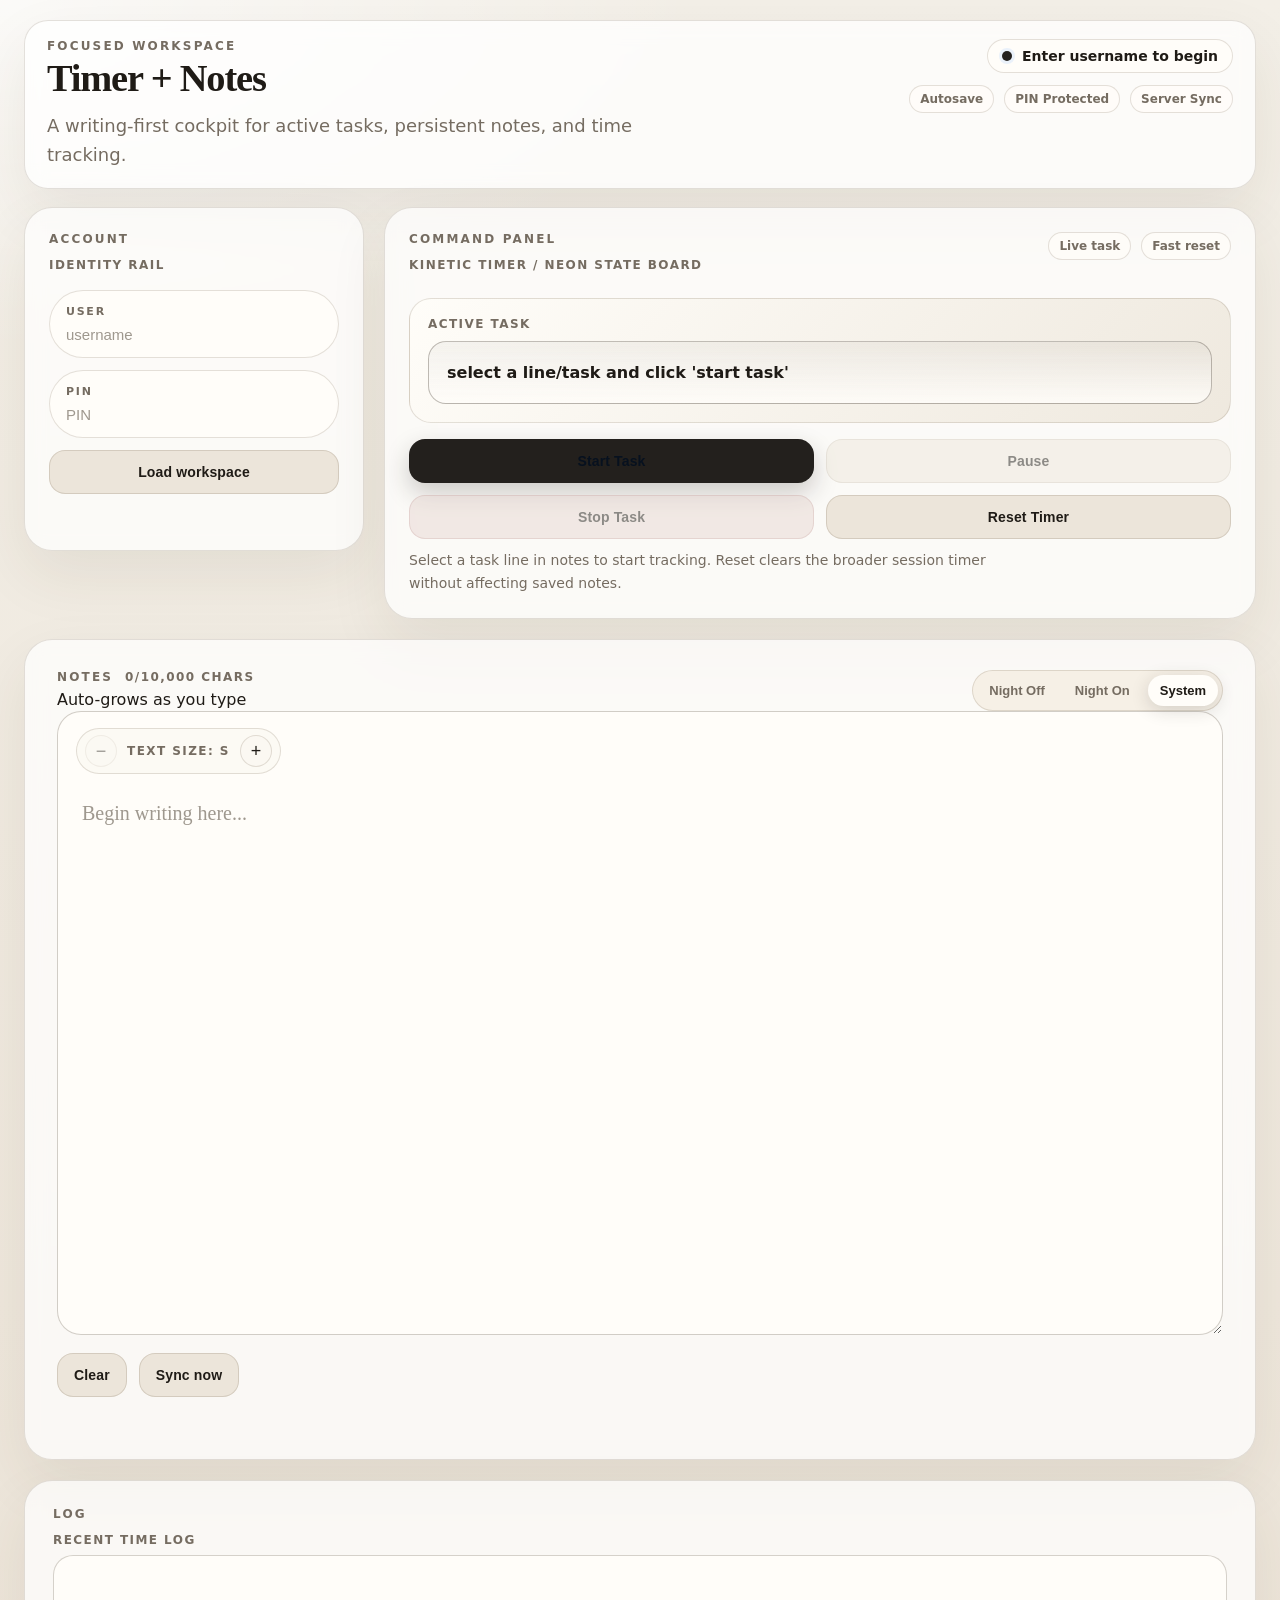
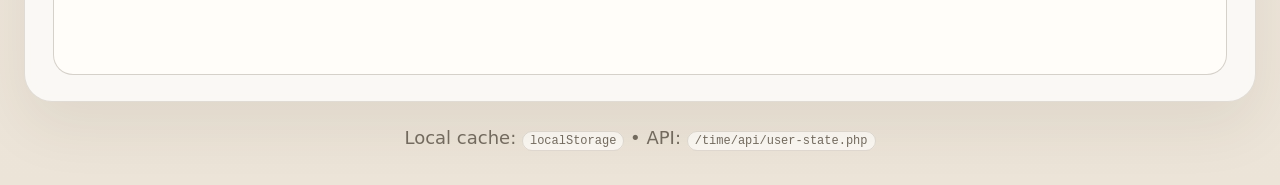
==== index.html @ 0aa61034 "Create neon dashboard night mode layout" ====
<!doctype html>
<html lang="en">
<head>
  <meta charset="utf-8" />
  <meta name="viewport" content="width=device-width,initial-scale=1" />
  <title>Timer + Notes</title>
  <link rel="stylesheet" href="styles.css" />
</head>
<body>
  <main class="container">
    <header class="header panel panelHero compactHeader">
      <div class="heroCopy compactHeroCopy">
        <p class="eyebrow">Focused workspace</p>
        <h1>Timer + Notes</h1>
        <p class="subtle heroSubtle">A writing-first cockpit for active tasks, persistent notes, and time tracking.</p>
      </div>

      <div class="headerMeta compactHeaderMeta">
        <div class="status" id="statusPill" title="Local + sync status">
          <span class="dot" id="statusDot"></span>
          <span id="statusText">Ready</span>
        </div>
        <div class="statusChips" aria-hidden="true">
          <span class="chip">Autosave</span>
          <span class="chip">PIN Protected</span>
          <span class="chip">Server Sync</span>
        </div>
      </div>
    </header>

    <section class="workspace">
      <div class="dashboardRow">
        <section class="panel accountPanel" aria-labelledby="accountHeading">
          <div class="panelHeaderStack">
            <p class="eyebrow" id="accountHeading">Account</p>
            <div class="label panelKicker">Identity rail</div>
          </div>

          <div class="accountStack">
            <label class="pillField" for="username">
              <span class="pillLabel">User</span>
              <input id="username" class="input pillInput" type="text" placeholder="username" autocomplete="off" />
            </label>

            <label class="pillField" for="pin">
              <span class="pillLabel">PIN</span>
              <input id="pin" class="input pillInput" type="password" placeholder="PIN" autocomplete="off" />
            </label>

            <button id="loadUserBtn" class="btn secondary userLoadBtn" type="button">Load workspace</button>
          </div>

          <p class="help subtle2 authMessage" id="authMsg"></p>
        </section>

        <section class="panel commandPanel" id="commandPanel">
          <div class="commandHeader">
            <div>
              <p class="eyebrow">Command panel</p>
              <div class="label panelKicker">Kinetic timer / neon state board</div>
            </div>

            <div class="commandBadges" aria-hidden="true">
              <span class="commandBadge">Live task</span>
              <span class="commandBadge">Fast reset</span>
            </div>
          </div>

          <div class="taskSignalBand">
            <div class="taskSignalLabel">Active task</div>
            <p class="taskSignalText highlightedStatus" id="taskStatus">select a line/task and click 'start task'</p>
          </div>

          <div class="taskActions commandActions">
            <button id="startLapBtn" class="btn" type="button">Start Task</button>
            <button id="pauseLapBtn" class="btn secondary" type="button" disabled>Pause</button>
            <button id="stopLapBtn" class="btn danger" type="button" disabled>Stop Task</button>
            <button id="timerResetBtn" class="btn secondary" type="button">Reset Timer</button>
          </div>

          <p class="help subtle2 commandHelp">Select a task line in notes to start tracking. Reset clears the broader session timer without affecting saved notes.</p>
        </section>
      </div>

      <section class="panel notesPanel editorialPanel">
        <div class="editorHeader">
          <div class="editorTitleBlock">
            <div class="notesHeadingRow">
              <p class="eyebrow">Notes</p>
              <div class="notesCounter" id="notesLabel">0/10,000 chars</div>
            </div>
            <div class="help editorialHelp">Auto-grows as you type</div>
          </div>

          <div class="editorMeta">
            <div class="segmentedControl" role="group" aria-label="Theme mode">
              <button id="themeLightBtn" class="segmentBtn" type="button" data-theme="light" aria-pressed="false">Night Off</button>
              <button id="themeDarkBtn" class="segmentBtn" type="button" data-theme="dark" aria-pressed="false">Night On</button>
              <button id="themeSystemBtn" class="segmentBtn" type="button" data-theme="system" aria-pressed="true">System</button>
            </div>
          </div>
        </div>

        <div class="editorSurface">
          <div class="editorToolbar" role="toolbar" aria-label="Notes controls">
            <div class="textSizeControls" role="group" aria-label="Text size controls">
              <button id="decreaseTextBtn" class="iconBtn" type="button" aria-label="Decrease notes text size">−</button>
              <span class="toolbarLabel" id="textSizeLabel">Text size: M</span>
              <button id="increaseTextBtn" class="iconBtn" type="button" aria-label="Increase notes text size">+</button>
            </div>
          </div>

          <textarea id="editor" class="textarea"
            rows="10"
            placeholder="Begin writing here..."
            maxlength="10000"
            spellcheck="true"
            aria-label="Notes (max 10,000 characters)"></textarea>
        </div>

        <div class="editorFooterActions">
          <button id="clearBtn" class="btn secondary" type="button">Clear</button>
          <button id="syncBtn" class="btn secondary" type="button">Sync now</button>
        </div>

        <div class="footerHelp" id="limitMsg" aria-live="polite"></div>
      </section>

      <section class="panel logPanel editorialLogPanel">
        <div class="logHeaderRow">
          <div>
            <p class="eyebrow">Log</p>
            <div class="label editorialLogTitle">Recent Time Log</div>
          </div>
        </div>
        <div id="logContainer" class="logContainer"></div>
      </section>
    </section>

    <footer class="footer">
      <small class="subtle">
        Local cache: <code>localStorage</code> &bull; API: <code>/time/api/user-state.php</code>
      </small>
    </footer>
  </main>

  <script src="app.js?v=autosave_wpm_1"></script>
</body>
</html>
---- styles.css ----
:root{
  --bg:#f3efe7;
  --bg2:#ece4d8;
  --panel:#fbf8f2;
  --panel-strong:#fffdf9;
  --panel-soft:#f6f0e6;
  --panel-glass:rgba(255,255,255,.72);
  --text:#1f1b16;
  --muted:#756c61;
  --border:rgba(91,73,48,.16);
  --accent:#23201d;
  --accent-soft:#ece5da;
  --good:#4f7b64;
  --warn:#b88436;
  --bad:#9d5757;
  --glow:rgba(35,32,29,.08);
  --shadow:0 24px 60px rgba(66,46,24,.08);
  --editor-font-size:24px;
}

*{ box-sizing:border-box; }
html,body{ min-height:100%; }
body{
  margin:0;
  font-family: Inter, ui-sans-serif, system-ui, -apple-system, Segoe UI, Roboto, Helvetica, Arial, sans-serif;
  background:
    radial-gradient(1200px 600px at 0% 0%, rgba(255,255,255,.72), transparent 58%),
    linear-gradient(180deg, var(--bg) 0%, var(--bg2) 100%);
  color:var(--text);
}

html[data-theme="dark"]{
  --bg:#050816;
  --bg2:#091120;
  --panel:#0c1627;
  --panel-strong:#101e34;
  --panel-soft:#0b1325;
  --panel-glass:rgba(11,20,37,.88);
  --text:#ecf7ff;
  --muted:#88a0c0;
  --border:rgba(0,229,255,.16);
  --accent:#1df2ff;
  --accent-soft:#11253b;
  --good:#67ffba;
  --warn:#ffd45f;
  --bad:#ff5ca8;
  --glow:rgba(0,229,255,.18);
  --shadow:0 30px 90px rgba(0,0,0,.45);
}

.container{
  max-width: 1440px;
  margin: 0 auto;
  padding: 20px 24px 32px;
}

.header{
  display:flex;
  justify-content:space-between;
  align-items:flex-start;
  gap:20px;
  margin-bottom:18px;
}

.panel{
  background: var(--panel-glass);
  border: 1px solid var(--border);
  border-radius: 28px;
  padding: 24px;
  box-shadow: var(--shadow);
  backdrop-filter: blur(10px);
}

.compactHeader{
  padding: 18px 22px;
  border-radius: 24px;
}

.panelHero{
  background: color-mix(in srgb, var(--panel-glass) 88%, white 12%);
}

.heroCopy{ max-width: 760px; }
.compactHeroCopy h1{ font-size: clamp(1.95rem, 3vw, 2.9rem); }
.compactHeroCopy .eyebrow{ margin-bottom: 6px; }
.heroSubtle{ max-width: 58ch; font-size: 15px; margin-top: 10px; }

.eyebrow{
  margin:0 0 12px;
  color:var(--muted);
  font-size:12px;
  font-weight:700;
  letter-spacing:.18em;
  text-transform:uppercase;
}

h1{
  margin:0;
  font-family: Georgia, "Times New Roman", serif;
  font-size: clamp(2.5rem, 4vw, 4rem);
  line-height:1.02;
  letter-spacing:-.03em;
  font-weight:700;
}

.subtle{ color:var(--muted); margin:14px 0 0; font-size:18px; line-height:1.6; }
.subtle2{ color:var(--muted); margin:10px 0 0; font-size:14px; line-height:1.6; }
.label{ display:block; font-weight:600; margin-bottom:8px; font-size:14px; }
.panelKicker,
.notesCounter,
.toolbarLabel,
.editorialLogTitle,
.taskSignalLabel{
  font-size:12px;
  font-weight:700;
  color:var(--muted);
  text-transform:uppercase;
  letter-spacing:.12em;
}

.headerMeta{
  display:flex;
  flex-direction:column;
  align-items:flex-end;
  gap:12px;
  min-width:240px;
}

.status{
  display:flex;
  align-items:center;
  gap:10px;
  background: var(--panel-strong);
  border: 1px solid var(--border);
  padding: 8px 14px;
  border-radius: 999px;
  user-select:none;
  font-size:14px;
  font-weight:600;
}

.dot{
  width:10px;
  height:10px;
  border-radius:50%;
  background: var(--good);
  box-shadow: 0 0 0 4px color-mix(in srgb, var(--good) 18%, transparent);
}

.statusChips{
  display:flex;
  flex-wrap:wrap;
  justify-content:flex-end;
  gap:10px;
}

.chip,
.commandBadge{
  display:inline-flex;
  align-items:center;
  border-radius:999px;
  border:1px solid var(--border);
  background: color-mix(in srgb, var(--panel-strong) 74%, transparent);
  color:var(--muted);
  padding:6px 10px;
  font-size:12px;
  font-weight:600;
}

.workspace,
.accountStack,
.editorTitleBlock,
.mainColumn{
  display:flex;
  flex-direction:column;
}

.workspace{ gap:20px; }
.dashboardRow{
  display:grid;
  grid-template-columns:minmax(260px, 340px) minmax(0, 1fr);
  gap:20px;
  align-items:start;
}

.accountPanel,
.commandPanel,
.notesPanel,
.logPanel{
  position:relative;
  overflow:hidden;
}

html[data-theme="dark"] .accountPanel,
html[data-theme="dark"] .commandPanel,
html[data-theme="dark"] .notesPanel,
html[data-theme="dark"] .logPanel,
html[data-theme="dark"] .header{
  box-shadow:
    0 0 0 1px rgba(0,229,255,.06),
    0 24px 70px rgba(0,0,0,.45),
    0 0 40px rgba(0,229,255,.05);
}

html[data-theme="dark"] .commandPanel::before,
html[data-theme="dark"] .notesPanel::before{
  content:"";
  position:absolute;
  inset:-1px;
  background:linear-gradient(135deg, rgba(0,229,255,.16), transparent 35%, rgba(124,255,178,.12) 65%, transparent 100%);
  pointer-events:none;
  mask:linear-gradient(#fff 0 0) content-box, linear-gradient(#fff 0 0);
  -webkit-mask:linear-gradient(#fff 0 0) content-box, linear-gradient(#fff 0 0);
  padding:1px;
  border-radius:inherit;
  -webkit-mask-composite:xor;
  mask-composite:exclude;
}

.panelHeaderStack{ margin-bottom: 18px; }
.commandHeader,
.editorHeader,
.logHeaderRow{
  display:flex;
  justify-content:space-between;
  gap:18px;
  align-items:flex-start;
}

.commandHeader{ margin-bottom: 18px; }
.commandBadges,
.editorMeta{ display:flex; flex-wrap:wrap; gap:10px; align-items:center; justify-content:flex-end; }

.accountStack{ gap:12px; }
.pillField{
  display:flex;
  flex-direction:column;
  gap:8px;
  padding:14px 16px;
  border:1px solid var(--border);
  border-radius:999px;
  background:var(--panel-strong);
}

.pillLabel{
  font-size:11px;
  font-weight:800;
  letter-spacing:.16em;
  text-transform:uppercase;
  color:var(--muted);
}

.input{
  width:100%;
  background: transparent;
  border: 0;
  color: var(--text);
  outline: none;
  font-size: 15px;
  padding:0;
}

.input::placeholder,
.textarea::placeholder{ color:color-mix(in srgb, var(--muted) 70%, transparent); }

.userLoadBtn,
.btn{ width:100%; }
.btn{
  border: 1px solid transparent;
  background: var(--accent);
  color: #07111f;
  padding: 13px 16px;
  border-radius: 16px;
  cursor:pointer;
  font-weight:700;
  font-size:14px;
  letter-spacing:.01em;
  transition: transform .04s ease, opacity .15s ease, background .15s ease, box-shadow .15s ease;
  white-space:nowrap;
  box-shadow: 0 10px 24px color-mix(in srgb, var(--accent) 22%, transparent);
}
.btn:hover{ opacity:.95; }
.btn:active{ transform: translateY(1px); }
.btn.secondary{
  background: var(--accent-soft);
  color: var(--text);
  border-color: var(--border);
  box-shadow:none;
}
.btn.danger{
  background: color-mix(in srgb, var(--bad) 22%, var(--panel));
  color: var(--text);
  border-color: color-mix(in srgb, var(--bad) 32%, transparent);
  box-shadow:none;
}
.btn:disabled{ opacity:.5; cursor:not-allowed; }

.authMessage{ min-height: 22px; }

.taskSignalBand{
  padding:18px;
  border-radius:22px;
  background: linear-gradient(135deg, color-mix(in srgb, var(--panel-strong) 85%, transparent), color-mix(in srgb, var(--accent-soft) 85%, transparent));
  border:1px solid var(--border);
  margin-bottom:16px;
}

.highlightedStatus{
  margin:10px 0 0;
  padding:18px;
  border-radius:18px;
  background: linear-gradient(180deg, color-mix(in srgb, var(--glow) 50%, transparent), color-mix(in srgb, var(--panel-strong) 88%, transparent));
  border: 1px solid color-mix(in srgb, var(--accent) 18%, var(--border));
  color: var(--text);
  font-weight: 700;
  line-height:1.6;
  box-shadow: inset 0 0 0 1px rgba(255,255,255,.02);
}

html[data-theme="dark"] .commandPanel.is-running .highlightedStatus{
  box-shadow: 0 0 0 1px rgba(0,229,255,.12), 0 0 28px rgba(0,229,255,.14);
  border-color: rgba(0,229,255,.35);
}

html[data-theme="dark"] .commandPanel.is-paused .highlightedStatus{
  box-shadow: 0 0 0 1px rgba(255,212,95,.12), 0 0 28px rgba(255,212,95,.12);
  border-color: rgba(255,212,95,.34);
}

.commandActions,
.editorFooterActions{
  display:grid;
  gap:12px;
}

.commandActions{ grid-template-columns: repeat(2, minmax(0, 1fr)); }
.commandHelp{ max-width: 70ch; }

.notesPanel{ padding:30px 32px; min-height: 72vh; }
.editorialPanel{ min-height: 780px; }
.notesHeadingRow{ display:flex; align-items:center; gap:12px; flex-wrap:wrap; }
.notesHeadingRow .eyebrow{ margin:0; }
.editorialHelp{ margin-top:6px; }

.segmentedControl{
  display:inline-flex;
  gap:6px;
  padding:4px;
  background:var(--panel-soft);
  border:1px solid var(--border);
  border-radius:999px;
}

.segmentBtn{
  border:0;
  background:transparent;
  color:var(--muted);
  padding:8px 12px;
  border-radius:999px;
  font-size:13px;
  font-weight:700;
  cursor:pointer;
}

.segmentBtn[aria-pressed="true"]{
  background:var(--panel-strong);
  color:var(--text);
  box-shadow:0 4px 18px color-mix(in srgb, var(--accent) 16%, transparent);
}

.editorSurface{
  background: var(--panel-strong);
  border: 1px solid color-mix(in srgb, var(--accent) 10%, var(--border));
  border-radius: 24px;
  box-shadow: inset 0 1px 0 rgba(255,255,255,.08);
}

html[data-theme="dark"] .editorSurface{
  box-shadow: inset 0 1px 0 rgba(255,255,255,.04), 0 0 30px rgba(0,229,255,.05);
}

.editorToolbar{
  display:flex;
  align-items:center;
  justify-content:flex-start;
  padding:16px 18px 0;
}

.textSizeControls{
  display:inline-flex;
  align-items:center;
  gap:10px;
  padding:6px 8px;
  background: color-mix(in srgb, var(--panel) 72%, transparent);
  border:1px solid var(--border);
  border-radius:999px;
}

.iconBtn{
  width:32px;
  height:32px;
  border-radius:50%;
  border:1px solid var(--border);
  background:var(--panel);
  color:var(--text);
  cursor:pointer;
  font-size:18px;
  line-height:1;
}

.iconBtn:disabled{ opacity:.45; cursor:not-allowed; }

.textarea{
  width:100%;
  min-height: 560px;
  resize: vertical;
  overflow: hidden;
  background: transparent;
  border: 0;
  border-radius: 0 0 22px 22px;
  padding: 20px 24px 30px;
  outline:none;
  line-height: 1.9;
  font-family: Georgia, "Times New Roman", serif;
  font-size: var(--editor-font-size);
  color: var(--text);
  display:block;
}

.textarea:focus,
.pillField:focus-within{
  box-shadow: 0 0 0 4px color-mix(in srgb, var(--accent) 12%, transparent);
}

.editorFooterActions{
  display:flex;
  gap:12px;
  flex-wrap:wrap;
  justify-content:flex-start;
  margin-top:18px;
}
.editorFooterActions .btn{ width:auto; }
.footerHelp{ margin-top:12px; min-height:20px; color:var(--muted); font-size:13px; }

.logPanel{ padding:26px 28px; }
.logContainer{
  min-height: 120px;
  max-height: 240px;
  overflow-y: auto;
  font-family: ui-monospace, SFMono-Regular, Menlo, monospace;
  font-size: 14px;
  line-height:1.7;
  color:var(--text);
  background: var(--panel-strong);
  border:1px solid color-mix(in srgb, var(--accent) 8%, var(--border));
  border-radius:20px;
  padding:18px 20px;
}

.footer{ margin-top: 22px; text-align:center; }
code{
  background: color-mix(in srgb, var(--panel-strong) 82%, transparent);
  border: 1px solid var(--border);
  padding: 2px 7px;
  border-radius: 999px;
  font-size: 12px;
}

@media (max-width: 980px){
  .container{ padding: 20px 16px 32px; }
  .header,
  .commandHeader,
  .editorHeader,
  .logHeaderRow{ flex-direction:column; }
  .headerMeta,
  .statusChips,
  .editorMeta,
  .commandBadges{ align-items:flex-start; justify-content:flex-start; }
  .dashboardRow{ grid-template-columns: 1fr; }
  .notesPanel,
  .logPanel{ padding:24px 20px; }
  .editorToolbar{ padding:12px 14px 0; }
  .textarea{ min-height: 420px; padding: 18px 18px 24px; }
}

@media (max-width: 720px){
  .commandActions{ grid-template-columns: 1fr; }
  .segmentedControl{ flex-wrap:wrap; border-radius:22px; }
  .statusChips{ gap:8px; }
}
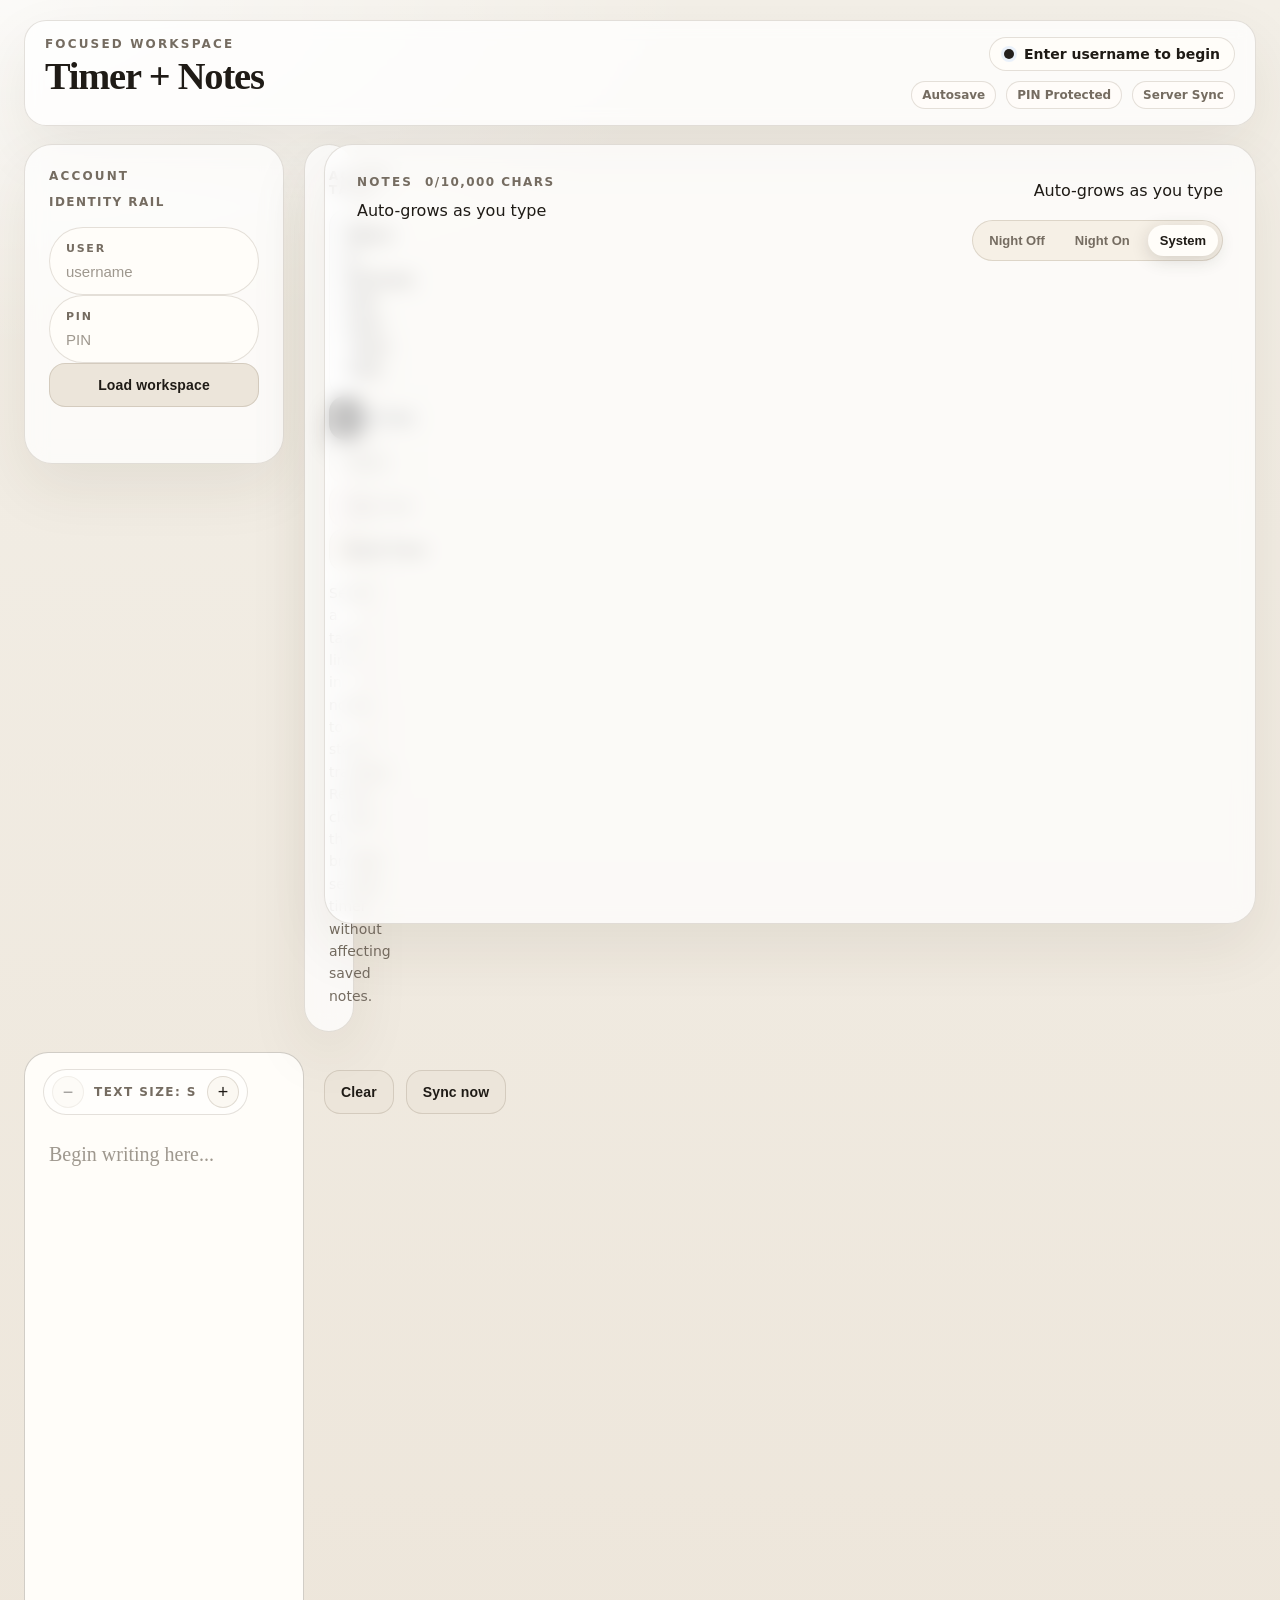
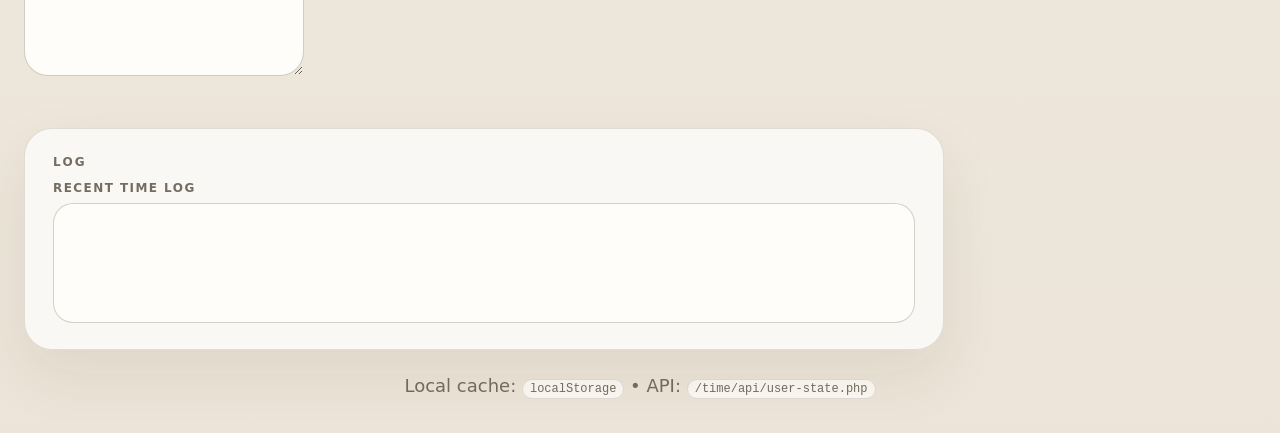
==== commit 89930914: "Merge branch 'main' into codex/remove-session-section-and-adjust-layout-kb2ngg" ====
--- a/index.html
+++ b/index.html
@@ -12,7 +12,6 @@
       <div class="heroCopy compactHeroCopy">
         <p class="eyebrow">Focused workspace</p>
         <h1>Timer + Notes</h1>
-        <p class="subtle heroSubtle">A writing-first cockpit for active tasks, persistent notes, and time tracking.</p>
       </div>
 
       <div class="headerMeta compactHeaderMeta">
@@ -53,70 +52,57 @@
           <p class="help subtle2 authMessage" id="authMsg"></p>
         </section>
 
-        <section class="panel commandPanel" id="commandPanel">
-          <div class="commandHeader">
-            <div>
-              <p class="eyebrow">Command panel</p>
-              <div class="label panelKicker">Kinetic timer / neon state board</div>
-            </div>
-
-            <div class="commandBadges" aria-hidden="true">
-              <span class="commandBadge">Live task</span>
-              <span class="commandBadge">Fast reset</span>
-            </div>
-          </div>
-
-          <div class="taskSignalBand">
-            <div class="taskSignalLabel">Active task</div>
-            <p class="taskSignalText highlightedStatus" id="taskStatus">select a line/task and click 'start task'</p>
-          </div>
-
-          <div class="taskActions commandActions">
+        <section class="panel sidePanel taskPanel">
+          <p class="eyebrow">Active task</p>
+          <p class="help subtle2 taskStatusCopy highlightedStatus" id="taskStatus">select a line/task and click 'start task'</p>
+          <div class="taskActions twoColumnActions">
             <button id="startLapBtn" class="btn" type="button">Start Task</button>
             <button id="pauseLapBtn" class="btn secondary" type="button" disabled>Pause</button>
             <button id="stopLapBtn" class="btn danger" type="button" disabled>Stop Task</button>
             <button id="timerResetBtn" class="btn secondary" type="button">Reset Timer</button>
           </div>
-
-          <p class="help subtle2 commandHelp">Select a task line in notes to start tracking. Reset clears the broader session timer without affecting saved notes.</p>
+          <p class="help subtle2">Select a task line in notes to start tracking. Reset clears the broader session timer without affecting saved notes.</p>
         </section>
       </div>
 
-      <section class="panel notesPanel editorialPanel">
-        <div class="editorHeader">
-          <div class="editorTitleBlock">
-            <div class="notesHeadingRow">
-              <p class="eyebrow">Notes</p>
-              <div class="notesCounter" id="notesLabel">0/10,000 chars</div>
+      <div class="mainColumn">
+        <section class="panel notesPanel editorialPanel">
+          <div class="editorHeader">
+            <div class="editorTitleBlock">
+              <div class="notesHeadingRow">
+                <p class="eyebrow">Notes</p>
+                <div class="notesCounter" id="notesLabel">0/10,000 chars</div>
+              </div>
+              <div class="help editorialHelp">Auto-grows as you type</div>
             </div>
             <div class="help editorialHelp">Auto-grows as you type</div>
           </div>
 
-          <div class="editorMeta">
-            <div class="segmentedControl" role="group" aria-label="Theme mode">
-              <button id="themeLightBtn" class="segmentBtn" type="button" data-theme="light" aria-pressed="false">Night Off</button>
-              <button id="themeDarkBtn" class="segmentBtn" type="button" data-theme="dark" aria-pressed="false">Night On</button>
-              <button id="themeSystemBtn" class="segmentBtn" type="button" data-theme="system" aria-pressed="true">System</button>
-            </div>
-          </div>
-        </div>
-
-        <div class="editorSurface">
-          <div class="editorToolbar" role="toolbar" aria-label="Notes controls">
-            <div class="textSizeControls" role="group" aria-label="Text size controls">
-              <button id="decreaseTextBtn" class="iconBtn" type="button" aria-label="Decrease notes text size">−</button>
-              <span class="toolbarLabel" id="textSizeLabel">Text size: M</span>
-              <button id="increaseTextBtn" class="iconBtn" type="button" aria-label="Increase notes text size">+</button>
+            <div class="editorMeta">
+              <div class="segmentedControl" role="group" aria-label="Theme mode">
+                <button id="themeLightBtn" class="segmentBtn" type="button" data-theme="light" aria-pressed="false">Night Off</button>
+                <button id="themeDarkBtn" class="segmentBtn" type="button" data-theme="dark" aria-pressed="false">Night On</button>
+                <button id="themeSystemBtn" class="segmentBtn" type="button" data-theme="system" aria-pressed="true">System</button>
+              </div>
             </div>
           </div>
 
-          <textarea id="editor" class="textarea"
-            rows="10"
-            placeholder="Begin writing here..."
-            maxlength="10000"
-            spellcheck="true"
-            aria-label="Notes (max 10,000 characters)"></textarea>
-        </div>
+          <div class="editorSurface">
+            <div class="editorToolbar" role="toolbar" aria-label="Notes controls">
+              <div class="textSizeControls" role="group" aria-label="Text size controls">
+                <button id="decreaseTextBtn" class="iconBtn" type="button" aria-label="Decrease notes text size">−</button>
+                <span class="toolbarLabel" id="textSizeLabel">Text size: M</span>
+                <button id="increaseTextBtn" class="iconBtn" type="button" aria-label="Increase notes text size">+</button>
+              </div>
+            </div>
+
+            <textarea id="editor" class="textarea"
+              rows="10"
+              placeholder="Begin writing here..."
+              maxlength="10000"
+              spellcheck="true"
+              aria-label="Notes (max 10,000 characters)"></textarea>
+          </div>
 
         <div class="editorFooterActions">
           <button id="clearBtn" class="btn secondary" type="button">Clear</button>
@@ -126,11 +112,12 @@
         <div class="footerHelp" id="limitMsg" aria-live="polite"></div>
       </section>
 
-      <section class="panel logPanel editorialLogPanel">
-        <div class="logHeaderRow">
-          <div>
-            <p class="eyebrow">Log</p>
-            <div class="label editorialLogTitle">Recent Time Log</div>
+        <section class="panel logPanel editorialLogPanel">
+          <div class="logHeaderRow">
+            <div>
+              <p class="eyebrow">Log</p>
+              <div class="label editorialLogTitle">Recent Time Log</div>
+            </div>
           </div>
         </div>
         <div id="logContainer" class="logContainer"></div>
--- a/styles.css
+++ b/styles.css
@@ -19,6 +19,123 @@
 }
 
 *{ box-sizing:border-box; }
+
+html[data-theme="dark"]{
+  --bg:#171411;
+  --bg2:#0d0b09;
+  --panel:#221c17;
+  --panel-strong:#2a221c;
+  --panel-soft:#1d1814;
+  --text:#f4ece2;
+  --muted:#b8aa9b;
+  --border:rgba(255,235,214,.12);
+  --accent:#f2e7da;
+  --accent-soft:#382f28;
+  --good:#78b395;
+  --warn:#d2a45c;
+  --bad:#cf8282;
+  --shadow:0 24px 60px rgba(0,0,0,.32);
+}
+
+html[data-theme="dark"] .btn{
+  color:#1f1b16;
+}
+
+html[data-theme="dark"] .btn.secondary,
+html[data-theme="dark"] .btn.danger{
+  color:var(--text);
+}
+
+.notesHeadingRow{
+  display:flex;
+  align-items:center;
+  gap:12px;
+  flex-wrap:wrap;
+}
+
+.notesHeadingRow .eyebrow{
+  margin:0;
+}
+
+.notesCounter,
+.toolbarLabel,
+.editorialLogTitle{
+  font-size:13px;
+  font-weight:600;
+  color:var(--muted);
+}
+
+.editorTitleBlock{
+  display:flex;
+  flex-direction:column;
+  gap:6px;
+}
+
+.segmentedControl{
+  display:inline-flex;
+  gap:6px;
+  padding:4px;
+  background:var(--panel-soft);
+  border:1px solid var(--border);
+  border-radius:999px;
+}
+
+.segmentBtn{
+  border:0;
+  background:transparent;
+  color:var(--muted);
+  padding:8px 12px;
+  border-radius:999px;
+  font-size:13px;
+  font-weight:700;
+  cursor:pointer;
+}
+
+.segmentBtn[aria-pressed="true"]{
+  background:var(--panel-strong);
+  color:var(--text);
+  box-shadow:0 4px 18px rgba(66,46,24,.08);
+}
+
+.editorSurface{
+  background: var(--panel-strong);
+  border: 1px solid rgba(91,73,48,.12);
+  border-radius: 22px;
+}
+
+.editorToolbar{
+  display:flex;
+  align-items:center;
+  justify-content:flex-start;
+  padding:14px 18px 0;
+}
+
+.textSizeControls{
+  display:inline-flex;
+  align-items:center;
+  gap:10px;
+  padding:6px 8px;
+  background:rgba(255,255,255,.55);
+  border:1px solid var(--border);
+  border-radius:999px;
+}
+
+.iconBtn{
+  width:32px;
+  height:32px;
+  border-radius:50%;
+  border:1px solid var(--border);
+  background:var(--panel);
+  color:var(--text);
+  cursor:pointer;
+  font-size:18px;
+  line-height:1;
+}
+
+.iconBtn:disabled{
+  opacity:.45;
+  cursor:not-allowed;
+}
 html,body{ min-height:100%; }
 body{
   margin:0;
@@ -49,7 +166,7 @@
 }
 
 .container{
-  max-width: 1440px;
+  max-width: 1380px;
   margin: 0 auto;
   padding: 20px 24px 32px;
 }
@@ -58,7 +175,7 @@
   display:flex;
   justify-content:space-between;
   align-items:flex-start;
-  gap:20px;
+  gap:18px;
   margin-bottom:18px;
 }
 
@@ -72,18 +189,26 @@
 }
 
 .compactHeader{
-  padding: 18px 22px;
-  border-radius: 24px;
+  padding: 16px 20px;
+  border-radius: 22px;
+}
+
+.panelHero{
+  background: rgba(251,248,242,.86);
+  backdrop-filter: blur(8px);
 }
 
 .panelHero{
   background: color-mix(in srgb, var(--panel-glass) 88%, white 12%);
 }
 
-.heroCopy{ max-width: 760px; }
-.compactHeroCopy h1{ font-size: clamp(1.95rem, 3vw, 2.9rem); }
-.compactHeroCopy .eyebrow{ margin-bottom: 6px; }
-.heroSubtle{ max-width: 58ch; font-size: 15px; margin-top: 10px; }
+.compactHeroCopy h1{
+  font-size: clamp(1.8rem, 3vw, 2.6rem);
+}
+
+.compactHeroCopy .eyebrow{
+  margin-bottom: 6px;
+}
 
 .eyebrow{
   margin:0 0 12px;
@@ -126,6 +251,10 @@
   min-width:240px;
 }
 
+.compactHeaderMeta{
+  gap: 10px;
+}
+
 .status{
   display:flex;
   align-items:center;
@@ -154,8 +283,7 @@
   gap:10px;
 }
 
-.chip,
-.commandBadge{
+.chip{
   display:inline-flex;
   align-items:center;
   border-radius:999px;
@@ -167,12 +295,18 @@
   font-weight:600;
 }
 
-.workspace,
-.accountStack,
-.editorTitleBlock,
+.workspace{
+  display:grid;
+  grid-template-columns: minmax(220px, 280px) minmax(0, 1.25fr);
+  gap:20px;
+  align-items:start;
+}
+
+.sidebarRail,
 .mainColumn{
   display:flex;
   flex-direction:column;
+  gap:18px;
 }
 
 .workspace{ gap:20px; }
@@ -327,10 +461,16 @@
   border-color: rgba(255,212,95,.34);
 }
 
-.commandActions,
-.editorFooterActions{
-  display:grid;
-  gap:12px;
+.notesPanel{
+  min-height: 78vh;
+}
+
+.logPanel{
+  max-width: 920px;
+}
+
+.editorialPanel{
+  min-height: 780px;
 }
 
 .commandActions{ grid-template-columns: repeat(2, minmax(0, 1fr)); }
@@ -351,16 +491,6 @@
   border-radius:999px;
 }
 
-.segmentBtn{
-  border:0;
-  background:transparent;
-  color:var(--muted);
-  padding:8px 12px;
-  border-radius:999px;
-  font-size:13px;
-  font-weight:700;
-  cursor:pointer;
-}
 
 .segmentBtn[aria-pressed="true"]{
   background:var(--panel-strong);
@@ -390,22 +520,8 @@
   display:inline-flex;
   align-items:center;
   gap:10px;
-  padding:6px 8px;
-  background: color-mix(in srgb, var(--panel) 72%, transparent);
-  border:1px solid var(--border);
-  border-radius:999px;
-}
-
-.iconBtn{
-  width:32px;
-  height:32px;
-  border-radius:50%;
-  border:1px solid var(--border);
-  background:var(--panel);
-  color:var(--text);
-  cursor:pointer;
-  font-size:18px;
-  line-height:1;
+  justify-content:flex-end;
+  align-items:center;
 }
 
 .iconBtn:disabled{ opacity:.45; cursor:not-allowed; }
@@ -422,7 +538,7 @@
   outline:none;
   line-height: 1.9;
   font-family: Georgia, "Times New Roman", serif;
-  font-size: var(--editor-font-size);
+  font-size: var(--editor-font-size, 24px);
   color: var(--text);
   display:block;
 }
@@ -467,24 +583,72 @@
 }
 
 @media (max-width: 980px){
+  .notesHeadingRow{ align-items:flex-start; }
+  .editorMeta{ justify-content:flex-start; }
+  .segmentedControl{ flex-wrap:wrap; border-radius:22px; }
+  .editorToolbar{ padding:12px 14px 0; }
+  .textarea{ min-height: 420px; padding: 18px 18px 24px; font-size: var(--editor-font-size, 21px); }
   .container{ padding: 20px 16px 32px; }
   .header,
   .commandHeader,
   .editorHeader,
   .logHeaderRow{ flex-direction:column; }
-  .headerMeta,
-  .statusChips,
-  .editorMeta,
-  .commandBadges{ align-items:flex-start; justify-content:flex-start; }
-  .dashboardRow{ grid-template-columns: 1fr; }
   .notesPanel,
   .logPanel{ padding:24px 20px; }
-  .editorToolbar{ padding:12px 14px 0; }
-  .textarea{ min-height: 420px; padding: 18px 18px 24px; }
-}
-
-@media (max-width: 720px){
-  .commandActions{ grid-template-columns: 1fr; }
-  .segmentedControl{ flex-wrap:wrap; border-radius:22px; }
-  .statusChips{ gap:8px; }
-}
+}
+
+
+.highlightedStatus{
+  padding: 14px 16px;
+  border-radius: 18px;
+  background: linear-gradient(180deg, rgba(35,32,29,.08), rgba(255,255,255,.7));
+  border: 1px solid rgba(35,32,29,.12);
+  color: var(--text);
+  font-weight: 600;
+}
+
+.twoColumnActions{
+  grid-template-columns: repeat(2, minmax(0, 1fr));
+}
+
+@media (max-width: 900px){
+  .workspace{
+    grid-template-columns: 1fr;
+  }
+
+  .notesPanel{
+    min-height: 68vh;
+  }
+
+  .twoColumnActions{
+    grid-template-columns: 1fr;
+  }
+}
+
+
+.highlightedStatus{
+  padding: 14px 16px;
+  border-radius: 18px;
+  background: linear-gradient(180deg, rgba(35,32,29,.08), rgba(255,255,255,.7));
+  border: 1px solid rgba(35,32,29,.12);
+  color: var(--text);
+  font-weight: 600;
+}
+
+.twoColumnActions{
+  grid-template-columns: repeat(2, minmax(0, 1fr));
+}
+
+@media (max-width: 900px){
+  .workspace{
+    grid-template-columns: 1fr;
+  }
+
+  .notesPanel{
+    min-height: 68vh;
+  }
+
+  .twoColumnActions{
+    grid-template-columns: 1fr;
+  }
+}
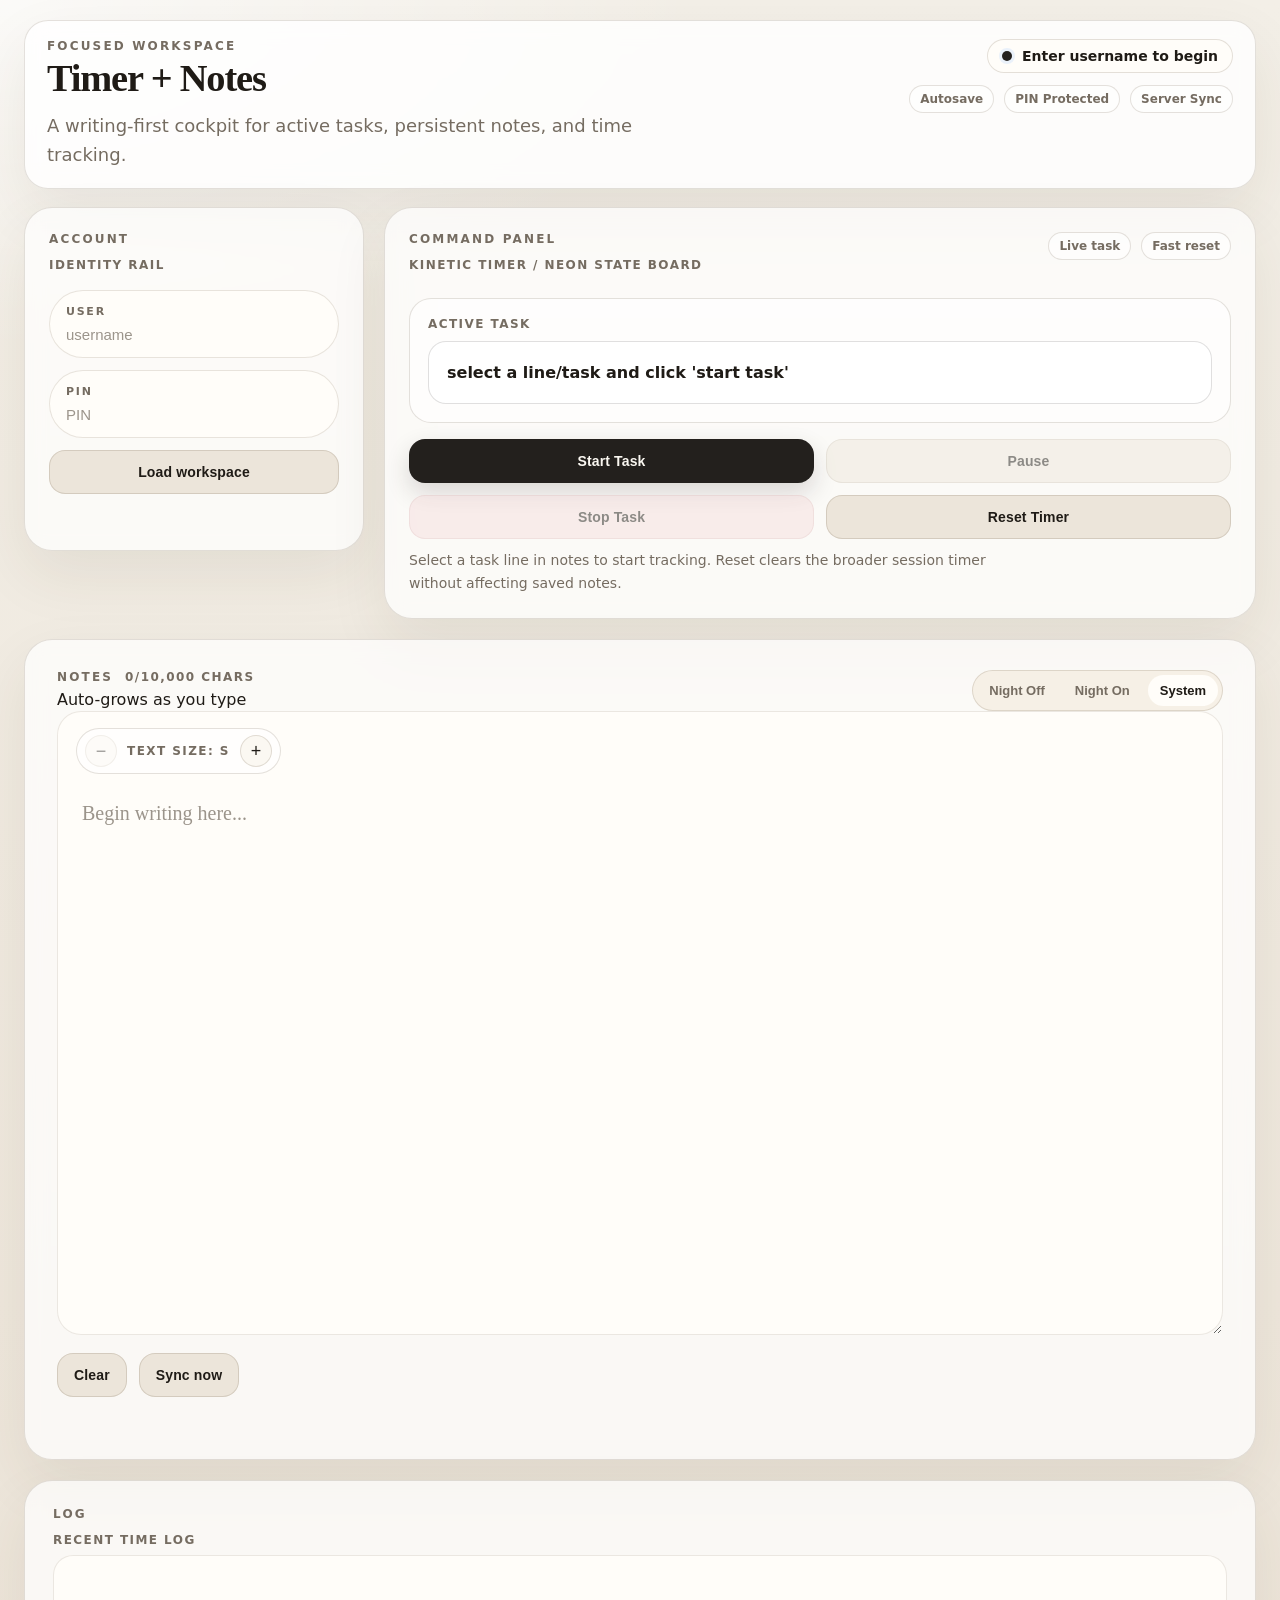
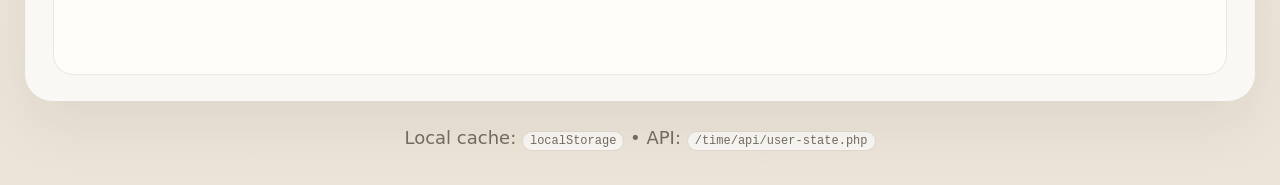
==== commit 255438d6: "Stabilize neon dashboard styling" ====
--- a/index.html
+++ b/index.html
@@ -12,6 +12,7 @@
       <div class="heroCopy compactHeroCopy">
         <p class="eyebrow">Focused workspace</p>
         <h1>Timer + Notes</h1>
+        <p class="subtle heroSubtle">A writing-first cockpit for active tasks, persistent notes, and time tracking.</p>
       </div>
 
       <div class="headerMeta compactHeaderMeta">
@@ -52,57 +53,70 @@
           <p class="help subtle2 authMessage" id="authMsg"></p>
         </section>
 
-        <section class="panel sidePanel taskPanel">
-          <p class="eyebrow">Active task</p>
-          <p class="help subtle2 taskStatusCopy highlightedStatus" id="taskStatus">select a line/task and click 'start task'</p>
-          <div class="taskActions twoColumnActions">
+        <section class="panel commandPanel" id="commandPanel">
+          <div class="commandHeader">
+            <div>
+              <p class="eyebrow">Command panel</p>
+              <div class="label panelKicker">Kinetic timer / neon state board</div>
+            </div>
+
+            <div class="commandBadges" aria-hidden="true">
+              <span class="commandBadge">Live task</span>
+              <span class="commandBadge">Fast reset</span>
+            </div>
+          </div>
+
+          <div class="taskSignalBand">
+            <div class="taskSignalLabel">Active task</div>
+            <p class="taskSignalText highlightedStatus" id="taskStatus">select a line/task and click 'start task'</p>
+          </div>
+
+          <div class="taskActions commandActions">
             <button id="startLapBtn" class="btn" type="button">Start Task</button>
             <button id="pauseLapBtn" class="btn secondary" type="button" disabled>Pause</button>
             <button id="stopLapBtn" class="btn danger" type="button" disabled>Stop Task</button>
             <button id="timerResetBtn" class="btn secondary" type="button">Reset Timer</button>
           </div>
-          <p class="help subtle2">Select a task line in notes to start tracking. Reset clears the broader session timer without affecting saved notes.</p>
+
+          <p class="help subtle2 commandHelp">Select a task line in notes to start tracking. Reset clears the broader session timer without affecting saved notes.</p>
         </section>
       </div>
 
-      <div class="mainColumn">
-        <section class="panel notesPanel editorialPanel">
-          <div class="editorHeader">
-            <div class="editorTitleBlock">
-              <div class="notesHeadingRow">
-                <p class="eyebrow">Notes</p>
-                <div class="notesCounter" id="notesLabel">0/10,000 chars</div>
-              </div>
-              <div class="help editorialHelp">Auto-grows as you type</div>
+      <section class="panel notesPanel editorialPanel">
+        <div class="editorHeader">
+          <div class="editorTitleBlock">
+            <div class="notesHeadingRow">
+              <p class="eyebrow">Notes</p>
+              <div class="notesCounter" id="notesLabel">0/10,000 chars</div>
             </div>
             <div class="help editorialHelp">Auto-grows as you type</div>
           </div>
 
-            <div class="editorMeta">
-              <div class="segmentedControl" role="group" aria-label="Theme mode">
-                <button id="themeLightBtn" class="segmentBtn" type="button" data-theme="light" aria-pressed="false">Night Off</button>
-                <button id="themeDarkBtn" class="segmentBtn" type="button" data-theme="dark" aria-pressed="false">Night On</button>
-                <button id="themeSystemBtn" class="segmentBtn" type="button" data-theme="system" aria-pressed="true">System</button>
-              </div>
+          <div class="editorMeta">
+            <div class="segmentedControl" role="group" aria-label="Theme mode">
+              <button id="themeLightBtn" class="segmentBtn" type="button" data-theme="light" aria-pressed="false">Night Off</button>
+              <button id="themeDarkBtn" class="segmentBtn" type="button" data-theme="dark" aria-pressed="false">Night On</button>
+              <button id="themeSystemBtn" class="segmentBtn" type="button" data-theme="system" aria-pressed="true">System</button>
+            </div>
+          </div>
+        </div>
+
+        <div class="editorSurface">
+          <div class="editorToolbar" role="toolbar" aria-label="Notes controls">
+            <div class="textSizeControls" role="group" aria-label="Text size controls">
+              <button id="decreaseTextBtn" class="iconBtn" type="button" aria-label="Decrease notes text size">−</button>
+              <span class="toolbarLabel" id="textSizeLabel">Text size: M</span>
+              <button id="increaseTextBtn" class="iconBtn" type="button" aria-label="Increase notes text size">+</button>
             </div>
           </div>
 
-          <div class="editorSurface">
-            <div class="editorToolbar" role="toolbar" aria-label="Notes controls">
-              <div class="textSizeControls" role="group" aria-label="Text size controls">
-                <button id="decreaseTextBtn" class="iconBtn" type="button" aria-label="Decrease notes text size">−</button>
-                <span class="toolbarLabel" id="textSizeLabel">Text size: M</span>
-                <button id="increaseTextBtn" class="iconBtn" type="button" aria-label="Increase notes text size">+</button>
-              </div>
-            </div>
-
-            <textarea id="editor" class="textarea"
-              rows="10"
-              placeholder="Begin writing here..."
-              maxlength="10000"
-              spellcheck="true"
-              aria-label="Notes (max 10,000 characters)"></textarea>
-          </div>
+          <textarea id="editor" class="textarea"
+            rows="10"
+            placeholder="Begin writing here..."
+            maxlength="10000"
+            spellcheck="true"
+            aria-label="Notes (max 10,000 characters)"></textarea>
+        </div>
 
         <div class="editorFooterActions">
           <button id="clearBtn" class="btn secondary" type="button">Clear</button>
@@ -112,12 +126,11 @@
         <div class="footerHelp" id="limitMsg" aria-live="polite"></div>
       </section>
 
-        <section class="panel logPanel editorialLogPanel">
-          <div class="logHeaderRow">
-            <div>
-              <p class="eyebrow">Log</p>
-              <div class="label editorialLogTitle">Recent Time Log</div>
-            </div>
+      <section class="panel logPanel editorialLogPanel">
+        <div class="logHeaderRow">
+          <div>
+            <p class="eyebrow">Log</p>
+            <div class="label editorialLogTitle">Recent Time Log</div>
           </div>
         </div>
         <div id="logContainer" class="logContainer"></div>
--- a/styles.css
+++ b/styles.css
@@ -16,126 +16,23 @@
   --glow:rgba(35,32,29,.08);
   --shadow:0 24px 60px rgba(66,46,24,.08);
   --editor-font-size:24px;
+  --hero-bg:rgba(255,255,255,.82);
+  --chip-bg:rgba(255,255,255,.58);
+  --soft-accent-border:rgba(91,73,48,.14);
+  --focus-ring:rgba(35,32,29,.14);
+  --task-band-bg:rgba(255,255,255,.62);
+  --highlight-bg:rgba(255,255,255,.78);
+  --highlight-border:rgba(35,32,29,.14);
+  --button-text:#faf7f1;
+  --button-shadow:0 10px 24px rgba(35,32,29,.16);
+  --danger-bg:#f5dddd;
+  --danger-border:rgba(157,87,87,.18);
+  --editor-border:rgba(91,73,48,.12);
+  --editor-toolbar-bg:rgba(255,255,255,.58);
+  --code-bg:rgba(255,255,255,.72);
 }
 
 *{ box-sizing:border-box; }
-
-html[data-theme="dark"]{
-  --bg:#171411;
-  --bg2:#0d0b09;
-  --panel:#221c17;
-  --panel-strong:#2a221c;
-  --panel-soft:#1d1814;
-  --text:#f4ece2;
-  --muted:#b8aa9b;
-  --border:rgba(255,235,214,.12);
-  --accent:#f2e7da;
-  --accent-soft:#382f28;
-  --good:#78b395;
-  --warn:#d2a45c;
-  --bad:#cf8282;
-  --shadow:0 24px 60px rgba(0,0,0,.32);
-}
-
-html[data-theme="dark"] .btn{
-  color:#1f1b16;
-}
-
-html[data-theme="dark"] .btn.secondary,
-html[data-theme="dark"] .btn.danger{
-  color:var(--text);
-}
-
-.notesHeadingRow{
-  display:flex;
-  align-items:center;
-  gap:12px;
-  flex-wrap:wrap;
-}
-
-.notesHeadingRow .eyebrow{
-  margin:0;
-}
-
-.notesCounter,
-.toolbarLabel,
-.editorialLogTitle{
-  font-size:13px;
-  font-weight:600;
-  color:var(--muted);
-}
-
-.editorTitleBlock{
-  display:flex;
-  flex-direction:column;
-  gap:6px;
-}
-
-.segmentedControl{
-  display:inline-flex;
-  gap:6px;
-  padding:4px;
-  background:var(--panel-soft);
-  border:1px solid var(--border);
-  border-radius:999px;
-}
-
-.segmentBtn{
-  border:0;
-  background:transparent;
-  color:var(--muted);
-  padding:8px 12px;
-  border-radius:999px;
-  font-size:13px;
-  font-weight:700;
-  cursor:pointer;
-}
-
-.segmentBtn[aria-pressed="true"]{
-  background:var(--panel-strong);
-  color:var(--text);
-  box-shadow:0 4px 18px rgba(66,46,24,.08);
-}
-
-.editorSurface{
-  background: var(--panel-strong);
-  border: 1px solid rgba(91,73,48,.12);
-  border-radius: 22px;
-}
-
-.editorToolbar{
-  display:flex;
-  align-items:center;
-  justify-content:flex-start;
-  padding:14px 18px 0;
-}
-
-.textSizeControls{
-  display:inline-flex;
-  align-items:center;
-  gap:10px;
-  padding:6px 8px;
-  background:rgba(255,255,255,.55);
-  border:1px solid var(--border);
-  border-radius:999px;
-}
-
-.iconBtn{
-  width:32px;
-  height:32px;
-  border-radius:50%;
-  border:1px solid var(--border);
-  background:var(--panel);
-  color:var(--text);
-  cursor:pointer;
-  font-size:18px;
-  line-height:1;
-}
-
-.iconBtn:disabled{
-  opacity:.45;
-  cursor:not-allowed;
-}
 html,body{ min-height:100%; }
 body{
   margin:0;
@@ -163,10 +60,24 @@
   --bad:#ff5ca8;
   --glow:rgba(0,229,255,.18);
   --shadow:0 30px 90px rgba(0,0,0,.45);
+  --hero-bg:rgba(8,16,30,.9);
+  --chip-bg:rgba(16,30,52,.82);
+  --soft-accent-border:rgba(0,229,255,.16);
+  --focus-ring:rgba(0,229,255,.18);
+  --task-band-bg:rgba(16,30,52,.9);
+  --highlight-bg:rgba(10,22,39,.92);
+  --highlight-border:rgba(0,229,255,.28);
+  --button-text:#07111f;
+  --button-shadow:0 10px 24px rgba(0,229,255,.18);
+  --danger-bg:rgba(255,92,168,.16);
+  --danger-border:rgba(255,92,168,.32);
+  --editor-border:rgba(0,229,255,.16);
+  --editor-toolbar-bg:rgba(12,22,39,.82);
+  --code-bg:rgba(16,30,52,.78);
 }
 
 .container{
-  max-width: 1380px;
+  max-width: 1440px;
   margin: 0 auto;
   padding: 20px 24px 32px;
 }
@@ -175,7 +86,7 @@
   display:flex;
   justify-content:space-between;
   align-items:flex-start;
-  gap:18px;
+  gap:20px;
   margin-bottom:18px;
 }
 
@@ -189,26 +100,18 @@
 }
 
 .compactHeader{
-  padding: 16px 20px;
-  border-radius: 22px;
+  padding: 18px 22px;
+  border-radius: 24px;
 }
 
 .panelHero{
-  background: rgba(251,248,242,.86);
-  backdrop-filter: blur(8px);
-}
-
-.panelHero{
-  background: color-mix(in srgb, var(--panel-glass) 88%, white 12%);
-}
-
-.compactHeroCopy h1{
-  font-size: clamp(1.8rem, 3vw, 2.6rem);
-}
-
-.compactHeroCopy .eyebrow{
-  margin-bottom: 6px;
-}
+  background: var(--hero-bg);
+}
+
+.heroCopy{ max-width: 760px; }
+.compactHeroCopy h1{ font-size: clamp(1.95rem, 3vw, 2.9rem); }
+.compactHeroCopy .eyebrow{ margin-bottom: 6px; }
+.heroSubtle{ max-width: 58ch; font-size: 15px; margin-top: 10px; }
 
 .eyebrow{
   margin:0 0 12px;
@@ -251,10 +154,6 @@
   min-width:240px;
 }
 
-.compactHeaderMeta{
-  gap: 10px;
-}
-
 .status{
   display:flex;
   align-items:center;
@@ -273,7 +172,7 @@
   height:10px;
   border-radius:50%;
   background: var(--good);
-  box-shadow: 0 0 0 4px color-mix(in srgb, var(--good) 18%, transparent);
+  box-shadow: 0 0 0 4px rgba(79,123,100,.18);
 }
 
 .statusChips{
@@ -283,30 +182,25 @@
   gap:10px;
 }
 
-.chip{
+.chip,
+.commandBadge{
   display:inline-flex;
   align-items:center;
   border-radius:999px;
   border:1px solid var(--border);
-  background: color-mix(in srgb, var(--panel-strong) 74%, transparent);
+  background: var(--chip-bg);
   color:var(--muted);
   padding:6px 10px;
   font-size:12px;
   font-weight:600;
 }
 
-.workspace{
-  display:grid;
-  grid-template-columns: minmax(220px, 280px) minmax(0, 1.25fr);
-  gap:20px;
-  align-items:start;
-}
-
-.sidebarRail,
+.workspace,
+.accountStack,
+.editorTitleBlock,
 .mainColumn{
   display:flex;
   flex-direction:column;
-  gap:18px;
 }
 
 .workspace{ gap:20px; }
@@ -336,20 +230,6 @@
     0 0 40px rgba(0,229,255,.05);
 }
 
-html[data-theme="dark"] .commandPanel::before,
-html[data-theme="dark"] .notesPanel::before{
-  content:"";
-  position:absolute;
-  inset:-1px;
-  background:linear-gradient(135deg, rgba(0,229,255,.16), transparent 35%, rgba(124,255,178,.12) 65%, transparent 100%);
-  pointer-events:none;
-  mask:linear-gradient(#fff 0 0) content-box, linear-gradient(#fff 0 0);
-  -webkit-mask:linear-gradient(#fff 0 0) content-box, linear-gradient(#fff 0 0);
-  padding:1px;
-  border-radius:inherit;
-  -webkit-mask-composite:xor;
-  mask-composite:exclude;
-}
 
 .panelHeaderStack{ margin-bottom: 18px; }
 .commandHeader,
@@ -371,7 +251,7 @@
   flex-direction:column;
   gap:8px;
   padding:14px 16px;
-  border:1px solid var(--border);
+  border:1px solid var(--soft-accent-border);
   border-radius:999px;
   background:var(--panel-strong);
 }
@@ -395,14 +275,14 @@
 }
 
 .input::placeholder,
-.textarea::placeholder{ color:color-mix(in srgb, var(--muted) 70%, transparent); }
+.textarea::placeholder{ color:var(--muted); opacity:.72; }
 
 .userLoadBtn,
 .btn{ width:100%; }
 .btn{
   border: 1px solid transparent;
   background: var(--accent);
-  color: #07111f;
+  color: var(--button-text);
   padding: 13px 16px;
   border-radius: 16px;
   cursor:pointer;
@@ -411,7 +291,7 @@
   letter-spacing:.01em;
   transition: transform .04s ease, opacity .15s ease, background .15s ease, box-shadow .15s ease;
   white-space:nowrap;
-  box-shadow: 0 10px 24px color-mix(in srgb, var(--accent) 22%, transparent);
+  box-shadow: var(--button-shadow);
 }
 .btn:hover{ opacity:.95; }
 .btn:active{ transform: translateY(1px); }
@@ -422,9 +302,9 @@
   box-shadow:none;
 }
 .btn.danger{
-  background: color-mix(in srgb, var(--bad) 22%, var(--panel));
+  background: var(--danger-bg);
   color: var(--text);
-  border-color: color-mix(in srgb, var(--bad) 32%, transparent);
+  border-color: var(--danger-border);
   box-shadow:none;
 }
 .btn:disabled{ opacity:.5; cursor:not-allowed; }
@@ -434,7 +314,7 @@
 .taskSignalBand{
   padding:18px;
   border-radius:22px;
-  background: linear-gradient(135deg, color-mix(in srgb, var(--panel-strong) 85%, transparent), color-mix(in srgb, var(--accent-soft) 85%, transparent));
+  background: var(--task-band-bg);
   border:1px solid var(--border);
   margin-bottom:16px;
 }
@@ -443,8 +323,8 @@
   margin:10px 0 0;
   padding:18px;
   border-radius:18px;
-  background: linear-gradient(180deg, color-mix(in srgb, var(--glow) 50%, transparent), color-mix(in srgb, var(--panel-strong) 88%, transparent));
-  border: 1px solid color-mix(in srgb, var(--accent) 18%, var(--border));
+  background: var(--highlight-bg);
+  border: 1px solid var(--highlight-border);
   color: var(--text);
   font-weight: 700;
   line-height:1.6;
@@ -461,16 +341,10 @@
   border-color: rgba(255,212,95,.34);
 }
 
-.notesPanel{
-  min-height: 78vh;
-}
-
-.logPanel{
-  max-width: 920px;
-}
-
-.editorialPanel{
-  min-height: 780px;
+.commandActions,
+.editorFooterActions{
+  display:grid;
+  gap:12px;
 }
 
 .commandActions{ grid-template-columns: repeat(2, minmax(0, 1fr)); }
@@ -491,16 +365,26 @@
   border-radius:999px;
 }
 
+.segmentBtn{
+  border:0;
+  background:transparent;
+  color:var(--muted);
+  padding:8px 12px;
+  border-radius:999px;
+  font-size:13px;
+  font-weight:700;
+  cursor:pointer;
+}
 
 .segmentBtn[aria-pressed="true"]{
   background:var(--panel-strong);
   color:var(--text);
-  box-shadow:0 4px 18px color-mix(in srgb, var(--accent) 16%, transparent);
+  box-shadow:0 4px 18px var(--button-shadow);
 }
 
 .editorSurface{
   background: var(--panel-strong);
-  border: 1px solid color-mix(in srgb, var(--accent) 10%, var(--border));
+  border: 1px solid var(--editor-border);
   border-radius: 24px;
   box-shadow: inset 0 1px 0 rgba(255,255,255,.08);
 }
@@ -520,8 +404,22 @@
   display:inline-flex;
   align-items:center;
   gap:10px;
-  justify-content:flex-end;
-  align-items:center;
+  padding:6px 8px;
+  background: var(--editor-toolbar-bg);
+  border:1px solid var(--border);
+  border-radius:999px;
+}
+
+.iconBtn{
+  width:32px;
+  height:32px;
+  border-radius:50%;
+  border:1px solid var(--border);
+  background:var(--panel);
+  color:var(--text);
+  cursor:pointer;
+  font-size:18px;
+  line-height:1;
 }
 
 .iconBtn:disabled{ opacity:.45; cursor:not-allowed; }
@@ -538,14 +436,14 @@
   outline:none;
   line-height: 1.9;
   font-family: Georgia, "Times New Roman", serif;
-  font-size: var(--editor-font-size, 24px);
+  font-size: var(--editor-font-size);
   color: var(--text);
   display:block;
 }
 
 .textarea:focus,
 .pillField:focus-within{
-  box-shadow: 0 0 0 4px color-mix(in srgb, var(--accent) 12%, transparent);
+  box-shadow: 0 0 0 4px var(--focus-ring);
 }
 
 .editorFooterActions{
@@ -568,14 +466,14 @@
   line-height:1.7;
   color:var(--text);
   background: var(--panel-strong);
-  border:1px solid color-mix(in srgb, var(--accent) 8%, var(--border));
+  border:1px solid var(--editor-border);
   border-radius:20px;
   padding:18px 20px;
 }
 
 .footer{ margin-top: 22px; text-align:center; }
 code{
-  background: color-mix(in srgb, var(--panel-strong) 82%, transparent);
+  background: var(--code-bg);
   border: 1px solid var(--border);
   padding: 2px 7px;
   border-radius: 999px;
@@ -583,72 +481,24 @@
 }
 
 @media (max-width: 980px){
-  .notesHeadingRow{ align-items:flex-start; }
-  .editorMeta{ justify-content:flex-start; }
-  .segmentedControl{ flex-wrap:wrap; border-radius:22px; }
-  .editorToolbar{ padding:12px 14px 0; }
-  .textarea{ min-height: 420px; padding: 18px 18px 24px; font-size: var(--editor-font-size, 21px); }
   .container{ padding: 20px 16px 32px; }
   .header,
   .commandHeader,
   .editorHeader,
   .logHeaderRow{ flex-direction:column; }
+  .headerMeta,
+  .statusChips,
+  .editorMeta,
+  .commandBadges{ align-items:flex-start; justify-content:flex-start; }
+  .dashboardRow{ grid-template-columns: 1fr; }
   .notesPanel,
   .logPanel{ padding:24px 20px; }
-}
-
-
-.highlightedStatus{
-  padding: 14px 16px;
-  border-radius: 18px;
-  background: linear-gradient(180deg, rgba(35,32,29,.08), rgba(255,255,255,.7));
-  border: 1px solid rgba(35,32,29,.12);
-  color: var(--text);
-  font-weight: 600;
-}
-
-.twoColumnActions{
-  grid-template-columns: repeat(2, minmax(0, 1fr));
-}
-
-@media (max-width: 900px){
-  .workspace{
-    grid-template-columns: 1fr;
-  }
-
-  .notesPanel{
-    min-height: 68vh;
-  }
-
-  .twoColumnActions{
-    grid-template-columns: 1fr;
-  }
-}
-
-
-.highlightedStatus{
-  padding: 14px 16px;
-  border-radius: 18px;
-  background: linear-gradient(180deg, rgba(35,32,29,.08), rgba(255,255,255,.7));
-  border: 1px solid rgba(35,32,29,.12);
-  color: var(--text);
-  font-weight: 600;
-}
-
-.twoColumnActions{
-  grid-template-columns: repeat(2, minmax(0, 1fr));
-}
-
-@media (max-width: 900px){
-  .workspace{
-    grid-template-columns: 1fr;
-  }
-
-  .notesPanel{
-    min-height: 68vh;
-  }
-
-  .twoColumnActions{
-    grid-template-columns: 1fr;
-  }
-}
+  .editorToolbar{ padding:12px 14px 0; }
+  .textarea{ min-height: 420px; padding: 18px 18px 24px; }
+}
+
+@media (max-width: 720px){
+  .commandActions{ grid-template-columns: 1fr; }
+  .segmentedControl{ flex-wrap:wrap; border-radius:22px; }
+  .statusChips{ gap:8px; }
+}
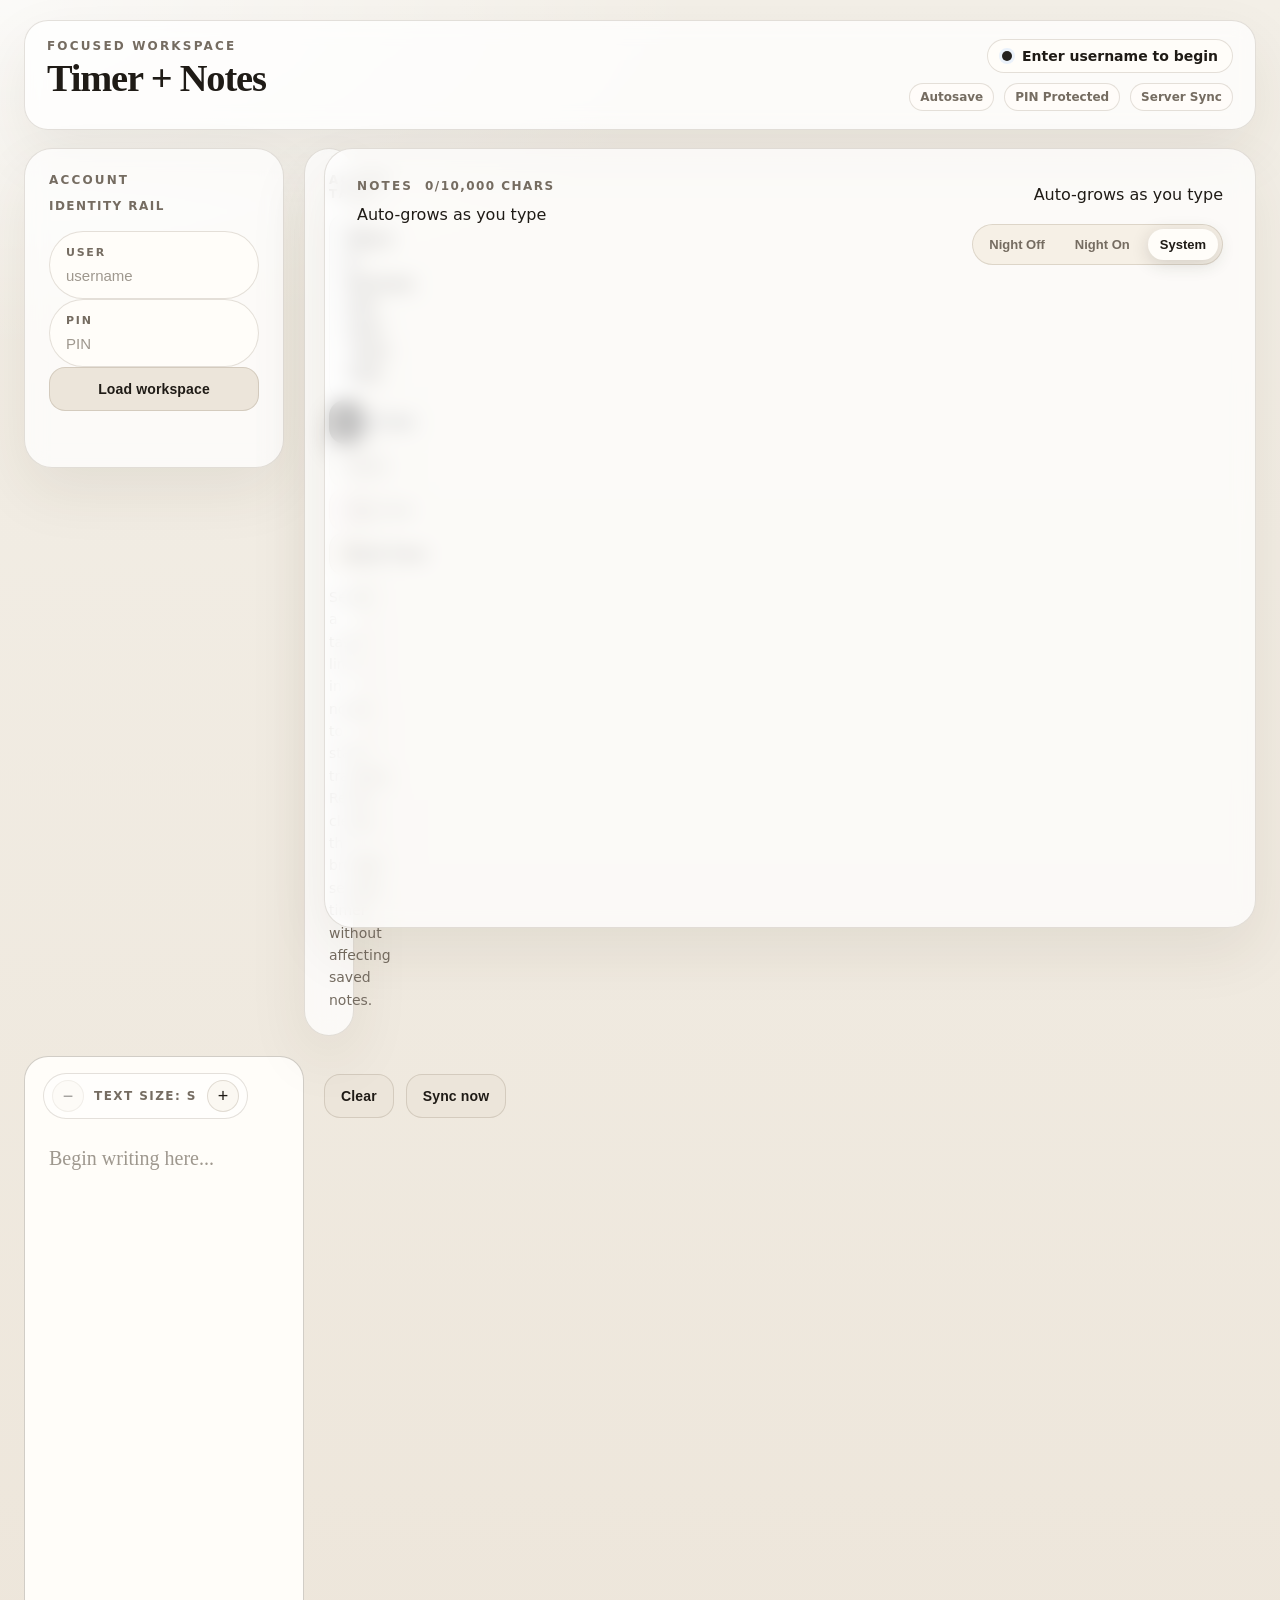
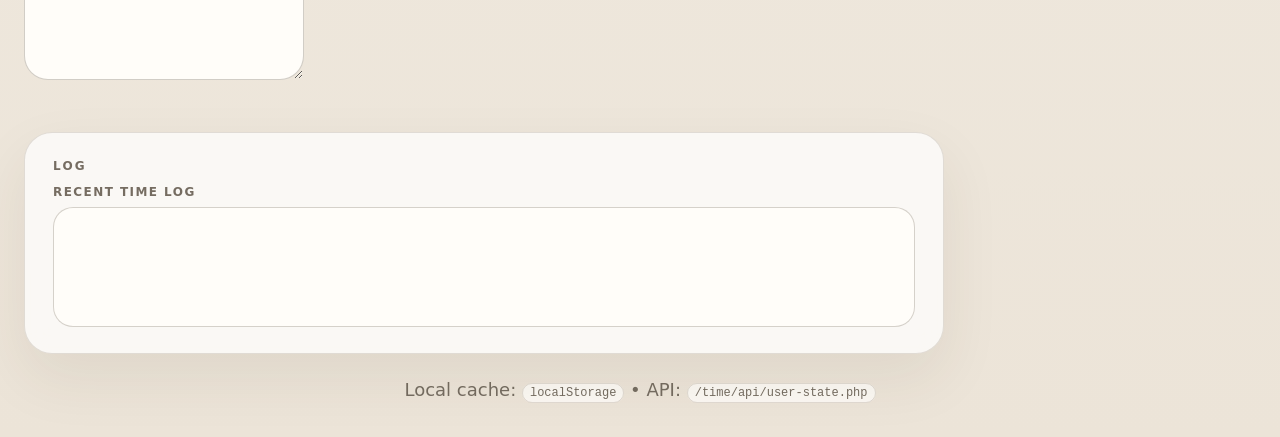
==== commit 4c2b1c2b: "Merge branch 'main' into codex/remove-session-section-and-adjust-layout-tr452r" ====
--- a/index.html
+++ b/index.html
@@ -12,7 +12,6 @@
       <div class="heroCopy compactHeroCopy">
         <p class="eyebrow">Focused workspace</p>
         <h1>Timer + Notes</h1>
-        <p class="subtle heroSubtle">A writing-first cockpit for active tasks, persistent notes, and time tracking.</p>
       </div>
 
       <div class="headerMeta compactHeaderMeta">
@@ -53,70 +52,57 @@
           <p class="help subtle2 authMessage" id="authMsg"></p>
         </section>
 
-        <section class="panel commandPanel" id="commandPanel">
-          <div class="commandHeader">
-            <div>
-              <p class="eyebrow">Command panel</p>
-              <div class="label panelKicker">Kinetic timer / neon state board</div>
-            </div>
-
-            <div class="commandBadges" aria-hidden="true">
-              <span class="commandBadge">Live task</span>
-              <span class="commandBadge">Fast reset</span>
-            </div>
-          </div>
-
-          <div class="taskSignalBand">
-            <div class="taskSignalLabel">Active task</div>
-            <p class="taskSignalText highlightedStatus" id="taskStatus">select a line/task and click 'start task'</p>
-          </div>
-
-          <div class="taskActions commandActions">
+        <section class="panel sidePanel taskPanel">
+          <p class="eyebrow">Active task</p>
+          <p class="help subtle2 taskStatusCopy highlightedStatus" id="taskStatus">select a line/task and click 'start task'</p>
+          <div class="taskActions twoColumnActions">
             <button id="startLapBtn" class="btn" type="button">Start Task</button>
             <button id="pauseLapBtn" class="btn secondary" type="button" disabled>Pause</button>
             <button id="stopLapBtn" class="btn danger" type="button" disabled>Stop Task</button>
             <button id="timerResetBtn" class="btn secondary" type="button">Reset Timer</button>
           </div>
-
-          <p class="help subtle2 commandHelp">Select a task line in notes to start tracking. Reset clears the broader session timer without affecting saved notes.</p>
+          <p class="help subtle2">Select a task line in notes to start tracking. Reset clears the broader session timer without affecting saved notes.</p>
         </section>
       </div>
 
-      <section class="panel notesPanel editorialPanel">
-        <div class="editorHeader">
-          <div class="editorTitleBlock">
-            <div class="notesHeadingRow">
-              <p class="eyebrow">Notes</p>
-              <div class="notesCounter" id="notesLabel">0/10,000 chars</div>
+      <div class="mainColumn">
+        <section class="panel notesPanel editorialPanel">
+          <div class="editorHeader">
+            <div class="editorTitleBlock">
+              <div class="notesHeadingRow">
+                <p class="eyebrow">Notes</p>
+                <div class="notesCounter" id="notesLabel">0/10,000 chars</div>
+              </div>
+              <div class="help editorialHelp">Auto-grows as you type</div>
             </div>
             <div class="help editorialHelp">Auto-grows as you type</div>
           </div>
 
-          <div class="editorMeta">
-            <div class="segmentedControl" role="group" aria-label="Theme mode">
-              <button id="themeLightBtn" class="segmentBtn" type="button" data-theme="light" aria-pressed="false">Night Off</button>
-              <button id="themeDarkBtn" class="segmentBtn" type="button" data-theme="dark" aria-pressed="false">Night On</button>
-              <button id="themeSystemBtn" class="segmentBtn" type="button" data-theme="system" aria-pressed="true">System</button>
-            </div>
-          </div>
-        </div>
-
-        <div class="editorSurface">
-          <div class="editorToolbar" role="toolbar" aria-label="Notes controls">
-            <div class="textSizeControls" role="group" aria-label="Text size controls">
-              <button id="decreaseTextBtn" class="iconBtn" type="button" aria-label="Decrease notes text size">−</button>
-              <span class="toolbarLabel" id="textSizeLabel">Text size: M</span>
-              <button id="increaseTextBtn" class="iconBtn" type="button" aria-label="Increase notes text size">+</button>
+            <div class="editorMeta">
+              <div class="segmentedControl" role="group" aria-label="Theme mode">
+                <button id="themeLightBtn" class="segmentBtn" type="button" data-theme="light" aria-pressed="false">Night Off</button>
+                <button id="themeDarkBtn" class="segmentBtn" type="button" data-theme="dark" aria-pressed="false">Night On</button>
+                <button id="themeSystemBtn" class="segmentBtn" type="button" data-theme="system" aria-pressed="true">System</button>
+              </div>
             </div>
           </div>
 
-          <textarea id="editor" class="textarea"
-            rows="10"
-            placeholder="Begin writing here..."
-            maxlength="10000"
-            spellcheck="true"
-            aria-label="Notes (max 10,000 characters)"></textarea>
-        </div>
+          <div class="editorSurface">
+            <div class="editorToolbar" role="toolbar" aria-label="Notes controls">
+              <div class="textSizeControls" role="group" aria-label="Text size controls">
+                <button id="decreaseTextBtn" class="iconBtn" type="button" aria-label="Decrease notes text size">−</button>
+                <span class="toolbarLabel" id="textSizeLabel">Text size: M</span>
+                <button id="increaseTextBtn" class="iconBtn" type="button" aria-label="Increase notes text size">+</button>
+              </div>
+            </div>
+
+            <textarea id="editor" class="textarea"
+              rows="10"
+              placeholder="Begin writing here..."
+              maxlength="10000"
+              spellcheck="true"
+              aria-label="Notes (max 10,000 characters)"></textarea>
+          </div>
 
         <div class="editorFooterActions">
           <button id="clearBtn" class="btn secondary" type="button">Clear</button>
@@ -126,11 +112,12 @@
         <div class="footerHelp" id="limitMsg" aria-live="polite"></div>
       </section>
 
-      <section class="panel logPanel editorialLogPanel">
-        <div class="logHeaderRow">
-          <div>
-            <p class="eyebrow">Log</p>
-            <div class="label editorialLogTitle">Recent Time Log</div>
+        <section class="panel logPanel editorialLogPanel">
+          <div class="logHeaderRow">
+            <div>
+              <p class="eyebrow">Log</p>
+              <div class="label editorialLogTitle">Recent Time Log</div>
+            </div>
           </div>
         </div>
         <div id="logContainer" class="logContainer"></div>
--- a/styles.css
+++ b/styles.css
@@ -16,23 +16,126 @@
   --glow:rgba(35,32,29,.08);
   --shadow:0 24px 60px rgba(66,46,24,.08);
   --editor-font-size:24px;
-  --hero-bg:rgba(255,255,255,.82);
-  --chip-bg:rgba(255,255,255,.58);
-  --soft-accent-border:rgba(91,73,48,.14);
-  --focus-ring:rgba(35,32,29,.14);
-  --task-band-bg:rgba(255,255,255,.62);
-  --highlight-bg:rgba(255,255,255,.78);
-  --highlight-border:rgba(35,32,29,.14);
-  --button-text:#faf7f1;
-  --button-shadow:0 10px 24px rgba(35,32,29,.16);
-  --danger-bg:#f5dddd;
-  --danger-border:rgba(157,87,87,.18);
-  --editor-border:rgba(91,73,48,.12);
-  --editor-toolbar-bg:rgba(255,255,255,.58);
-  --code-bg:rgba(255,255,255,.72);
 }
 
 *{ box-sizing:border-box; }
+
+html[data-theme="dark"]{
+  --bg:#171411;
+  --bg2:#0d0b09;
+  --panel:#221c17;
+  --panel-strong:#2a221c;
+  --panel-soft:#1d1814;
+  --text:#f4ece2;
+  --muted:#b8aa9b;
+  --border:rgba(255,235,214,.12);
+  --accent:#f2e7da;
+  --accent-soft:#382f28;
+  --good:#78b395;
+  --warn:#d2a45c;
+  --bad:#cf8282;
+  --shadow:0 24px 60px rgba(0,0,0,.32);
+}
+
+html[data-theme="dark"] .btn{
+  color:#1f1b16;
+}
+
+html[data-theme="dark"] .btn.secondary,
+html[data-theme="dark"] .btn.danger{
+  color:var(--text);
+}
+
+.notesHeadingRow{
+  display:flex;
+  align-items:center;
+  gap:12px;
+  flex-wrap:wrap;
+}
+
+.notesHeadingRow .eyebrow{
+  margin:0;
+}
+
+.notesCounter,
+.toolbarLabel,
+.editorialLogTitle{
+  font-size:13px;
+  font-weight:600;
+  color:var(--muted);
+}
+
+.editorTitleBlock{
+  display:flex;
+  flex-direction:column;
+  gap:6px;
+}
+
+.segmentedControl{
+  display:inline-flex;
+  gap:6px;
+  padding:4px;
+  background:var(--panel-soft);
+  border:1px solid var(--border);
+  border-radius:999px;
+}
+
+.segmentBtn{
+  border:0;
+  background:transparent;
+  color:var(--muted);
+  padding:8px 12px;
+  border-radius:999px;
+  font-size:13px;
+  font-weight:700;
+  cursor:pointer;
+}
+
+.segmentBtn[aria-pressed="true"]{
+  background:var(--panel-strong);
+  color:var(--text);
+  box-shadow:0 4px 18px rgba(66,46,24,.08);
+}
+
+.editorSurface{
+  background: var(--panel-strong);
+  border: 1px solid rgba(91,73,48,.12);
+  border-radius: 22px;
+}
+
+.editorToolbar{
+  display:flex;
+  align-items:center;
+  justify-content:flex-start;
+  padding:14px 18px 0;
+}
+
+.textSizeControls{
+  display:inline-flex;
+  align-items:center;
+  gap:10px;
+  padding:6px 8px;
+  background:rgba(255,255,255,.55);
+  border:1px solid var(--border);
+  border-radius:999px;
+}
+
+.iconBtn{
+  width:32px;
+  height:32px;
+  border-radius:50%;
+  border:1px solid var(--border);
+  background:var(--panel);
+  color:var(--text);
+  cursor:pointer;
+  font-size:18px;
+  line-height:1;
+}
+
+.iconBtn:disabled{
+  opacity:.45;
+  cursor:not-allowed;
+}
 html,body{ min-height:100%; }
 body{
   margin:0;
@@ -60,24 +163,10 @@
   --bad:#ff5ca8;
   --glow:rgba(0,229,255,.18);
   --shadow:0 30px 90px rgba(0,0,0,.45);
-  --hero-bg:rgba(8,16,30,.9);
-  --chip-bg:rgba(16,30,52,.82);
-  --soft-accent-border:rgba(0,229,255,.16);
-  --focus-ring:rgba(0,229,255,.18);
-  --task-band-bg:rgba(16,30,52,.9);
-  --highlight-bg:rgba(10,22,39,.92);
-  --highlight-border:rgba(0,229,255,.28);
-  --button-text:#07111f;
-  --button-shadow:0 10px 24px rgba(0,229,255,.18);
-  --danger-bg:rgba(255,92,168,.16);
-  --danger-border:rgba(255,92,168,.32);
-  --editor-border:rgba(0,229,255,.16);
-  --editor-toolbar-bg:rgba(12,22,39,.82);
-  --code-bg:rgba(16,30,52,.78);
 }
 
 .container{
-  max-width: 1440px;
+  max-width: 1380px;
   margin: 0 auto;
   padding: 20px 24px 32px;
 }
@@ -86,7 +175,7 @@
   display:flex;
   justify-content:space-between;
   align-items:flex-start;
-  gap:20px;
+  gap:18px;
   margin-bottom:18px;
 }
 
@@ -100,12 +189,25 @@
 }
 
 .compactHeader{
+  padding: 16px 20px;
+  border-radius: 22px;
+}
+
+.compactHeader{
   padding: 18px 22px;
   border-radius: 24px;
 }
 
 .panelHero{
-  background: var(--hero-bg);
+  background: color-mix(in srgb, var(--panel-glass) 88%, white 12%);
+}
+
+.compactHeroCopy h1{
+  font-size: clamp(1.8rem, 3vw, 2.6rem);
+}
+
+.compactHeroCopy .eyebrow{
+  margin-bottom: 6px;
 }
 
 .heroCopy{ max-width: 760px; }
@@ -154,6 +256,10 @@
   min-width:240px;
 }
 
+.compactHeaderMeta{
+  gap: 10px;
+}
+
 .status{
   display:flex;
   align-items:center;
@@ -172,7 +278,7 @@
   height:10px;
   border-radius:50%;
   background: var(--good);
-  box-shadow: 0 0 0 4px rgba(79,123,100,.18);
+  box-shadow: 0 0 0 4px color-mix(in srgb, var(--good) 18%, transparent);
 }
 
 .statusChips{
@@ -182,25 +288,30 @@
   gap:10px;
 }
 
-.chip,
-.commandBadge{
+.chip{
   display:inline-flex;
   align-items:center;
   border-radius:999px;
   border:1px solid var(--border);
-  background: var(--chip-bg);
+  background: color-mix(in srgb, var(--panel-strong) 74%, transparent);
   color:var(--muted);
   padding:6px 10px;
   font-size:12px;
   font-weight:600;
 }
 
-.workspace,
-.accountStack,
-.editorTitleBlock,
+.workspace{
+  display:grid;
+  grid-template-columns: minmax(220px, 280px) minmax(0, 1.25fr);
+  gap:20px;
+  align-items:start;
+}
+
+.sidebarRail,
 .mainColumn{
   display:flex;
   flex-direction:column;
+  gap:18px;
 }
 
 .workspace{ gap:20px; }
@@ -230,6 +341,20 @@
     0 0 40px rgba(0,229,255,.05);
 }
 
+html[data-theme="dark"] .commandPanel::before,
+html[data-theme="dark"] .notesPanel::before{
+  content:"";
+  position:absolute;
+  inset:-1px;
+  background:linear-gradient(135deg, rgba(0,229,255,.16), transparent 35%, rgba(124,255,178,.12) 65%, transparent 100%);
+  pointer-events:none;
+  mask:linear-gradient(#fff 0 0) content-box, linear-gradient(#fff 0 0);
+  -webkit-mask:linear-gradient(#fff 0 0) content-box, linear-gradient(#fff 0 0);
+  padding:1px;
+  border-radius:inherit;
+  -webkit-mask-composite:xor;
+  mask-composite:exclude;
+}
 
 .panelHeaderStack{ margin-bottom: 18px; }
 .commandHeader,
@@ -251,7 +376,7 @@
   flex-direction:column;
   gap:8px;
   padding:14px 16px;
-  border:1px solid var(--soft-accent-border);
+  border:1px solid var(--border);
   border-radius:999px;
   background:var(--panel-strong);
 }
@@ -275,14 +400,14 @@
 }
 
 .input::placeholder,
-.textarea::placeholder{ color:var(--muted); opacity:.72; }
+.textarea::placeholder{ color:color-mix(in srgb, var(--muted) 70%, transparent); }
 
 .userLoadBtn,
 .btn{ width:100%; }
 .btn{
   border: 1px solid transparent;
   background: var(--accent);
-  color: var(--button-text);
+  color: #07111f;
   padding: 13px 16px;
   border-radius: 16px;
   cursor:pointer;
@@ -291,7 +416,7 @@
   letter-spacing:.01em;
   transition: transform .04s ease, opacity .15s ease, background .15s ease, box-shadow .15s ease;
   white-space:nowrap;
-  box-shadow: var(--button-shadow);
+  box-shadow: 0 10px 24px color-mix(in srgb, var(--accent) 22%, transparent);
 }
 .btn:hover{ opacity:.95; }
 .btn:active{ transform: translateY(1px); }
@@ -302,9 +427,9 @@
   box-shadow:none;
 }
 .btn.danger{
-  background: var(--danger-bg);
+  background: color-mix(in srgb, var(--bad) 22%, var(--panel));
   color: var(--text);
-  border-color: var(--danger-border);
+  border-color: color-mix(in srgb, var(--bad) 32%, transparent);
   box-shadow:none;
 }
 .btn:disabled{ opacity:.5; cursor:not-allowed; }
@@ -314,7 +439,7 @@
 .taskSignalBand{
   padding:18px;
   border-radius:22px;
-  background: var(--task-band-bg);
+  background: linear-gradient(135deg, color-mix(in srgb, var(--panel-strong) 85%, transparent), color-mix(in srgb, var(--accent-soft) 85%, transparent));
   border:1px solid var(--border);
   margin-bottom:16px;
 }
@@ -323,8 +448,8 @@
   margin:10px 0 0;
   padding:18px;
   border-radius:18px;
-  background: var(--highlight-bg);
-  border: 1px solid var(--highlight-border);
+  background: linear-gradient(180deg, color-mix(in srgb, var(--glow) 50%, transparent), color-mix(in srgb, var(--panel-strong) 88%, transparent));
+  border: 1px solid color-mix(in srgb, var(--accent) 18%, var(--border));
   color: var(--text);
   font-weight: 700;
   line-height:1.6;
@@ -341,10 +466,16 @@
   border-color: rgba(255,212,95,.34);
 }
 
-.commandActions,
-.editorFooterActions{
-  display:grid;
-  gap:12px;
+.notesPanel{
+  min-height: 78vh;
+}
+
+.logPanel{
+  max-width: 920px;
+}
+
+.editorialPanel{
+  min-height: 780px;
 }
 
 .commandActions{ grid-template-columns: repeat(2, minmax(0, 1fr)); }
@@ -365,26 +496,16 @@
   border-radius:999px;
 }
 
-.segmentBtn{
-  border:0;
-  background:transparent;
-  color:var(--muted);
-  padding:8px 12px;
-  border-radius:999px;
-  font-size:13px;
-  font-weight:700;
-  cursor:pointer;
-}
 
 .segmentBtn[aria-pressed="true"]{
   background:var(--panel-strong);
   color:var(--text);
-  box-shadow:0 4px 18px var(--button-shadow);
+  box-shadow:0 4px 18px color-mix(in srgb, var(--accent) 16%, transparent);
 }
 
 .editorSurface{
   background: var(--panel-strong);
-  border: 1px solid var(--editor-border);
+  border: 1px solid color-mix(in srgb, var(--accent) 10%, var(--border));
   border-radius: 24px;
   box-shadow: inset 0 1px 0 rgba(255,255,255,.08);
 }
@@ -404,22 +525,8 @@
   display:inline-flex;
   align-items:center;
   gap:10px;
-  padding:6px 8px;
-  background: var(--editor-toolbar-bg);
-  border:1px solid var(--border);
-  border-radius:999px;
-}
-
-.iconBtn{
-  width:32px;
-  height:32px;
-  border-radius:50%;
-  border:1px solid var(--border);
-  background:var(--panel);
-  color:var(--text);
-  cursor:pointer;
-  font-size:18px;
-  line-height:1;
+  justify-content:flex-end;
+  align-items:center;
 }
 
 .iconBtn:disabled{ opacity:.45; cursor:not-allowed; }
@@ -436,14 +543,14 @@
   outline:none;
   line-height: 1.9;
   font-family: Georgia, "Times New Roman", serif;
-  font-size: var(--editor-font-size);
+  font-size: var(--editor-font-size, 24px);
   color: var(--text);
   display:block;
 }
 
 .textarea:focus,
 .pillField:focus-within{
-  box-shadow: 0 0 0 4px var(--focus-ring);
+  box-shadow: 0 0 0 4px color-mix(in srgb, var(--accent) 12%, transparent);
 }
 
 .editorFooterActions{
@@ -466,14 +573,14 @@
   line-height:1.7;
   color:var(--text);
   background: var(--panel-strong);
-  border:1px solid var(--editor-border);
+  border:1px solid color-mix(in srgb, var(--accent) 8%, var(--border));
   border-radius:20px;
   padding:18px 20px;
 }
 
 .footer{ margin-top: 22px; text-align:center; }
 code{
-  background: var(--code-bg);
+  background: color-mix(in srgb, var(--panel-strong) 82%, transparent);
   border: 1px solid var(--border);
   padding: 2px 7px;
   border-radius: 999px;
@@ -481,24 +588,72 @@
 }
 
 @media (max-width: 980px){
+  .notesHeadingRow{ align-items:flex-start; }
+  .editorMeta{ justify-content:flex-start; }
+  .segmentedControl{ flex-wrap:wrap; border-radius:22px; }
+  .editorToolbar{ padding:12px 14px 0; }
+  .textarea{ min-height: 420px; padding: 18px 18px 24px; font-size: var(--editor-font-size, 21px); }
   .container{ padding: 20px 16px 32px; }
   .header,
   .commandHeader,
   .editorHeader,
   .logHeaderRow{ flex-direction:column; }
-  .headerMeta,
-  .statusChips,
-  .editorMeta,
-  .commandBadges{ align-items:flex-start; justify-content:flex-start; }
-  .dashboardRow{ grid-template-columns: 1fr; }
   .notesPanel,
   .logPanel{ padding:24px 20px; }
-  .editorToolbar{ padding:12px 14px 0; }
-  .textarea{ min-height: 420px; padding: 18px 18px 24px; }
-}
-
-@media (max-width: 720px){
-  .commandActions{ grid-template-columns: 1fr; }
-  .segmentedControl{ flex-wrap:wrap; border-radius:22px; }
-  .statusChips{ gap:8px; }
-}
+}
+
+
+.highlightedStatus{
+  padding: 14px 16px;
+  border-radius: 18px;
+  background: linear-gradient(180deg, rgba(35,32,29,.08), rgba(255,255,255,.7));
+  border: 1px solid rgba(35,32,29,.12);
+  color: var(--text);
+  font-weight: 600;
+}
+
+.twoColumnActions{
+  grid-template-columns: repeat(2, minmax(0, 1fr));
+}
+
+@media (max-width: 900px){
+  .workspace{
+    grid-template-columns: 1fr;
+  }
+
+  .notesPanel{
+    min-height: 68vh;
+  }
+
+  .twoColumnActions{
+    grid-template-columns: 1fr;
+  }
+}
+
+
+.highlightedStatus{
+  padding: 14px 16px;
+  border-radius: 18px;
+  background: linear-gradient(180deg, rgba(35,32,29,.08), rgba(255,255,255,.7));
+  border: 1px solid rgba(35,32,29,.12);
+  color: var(--text);
+  font-weight: 600;
+}
+
+.twoColumnActions{
+  grid-template-columns: repeat(2, minmax(0, 1fr));
+}
+
+@media (max-width: 900px){
+  .workspace{
+    grid-template-columns: 1fr;
+  }
+
+  .notesPanel{
+    min-height: 68vh;
+  }
+
+  .twoColumnActions{
+    grid-template-columns: 1fr;
+  }
+}
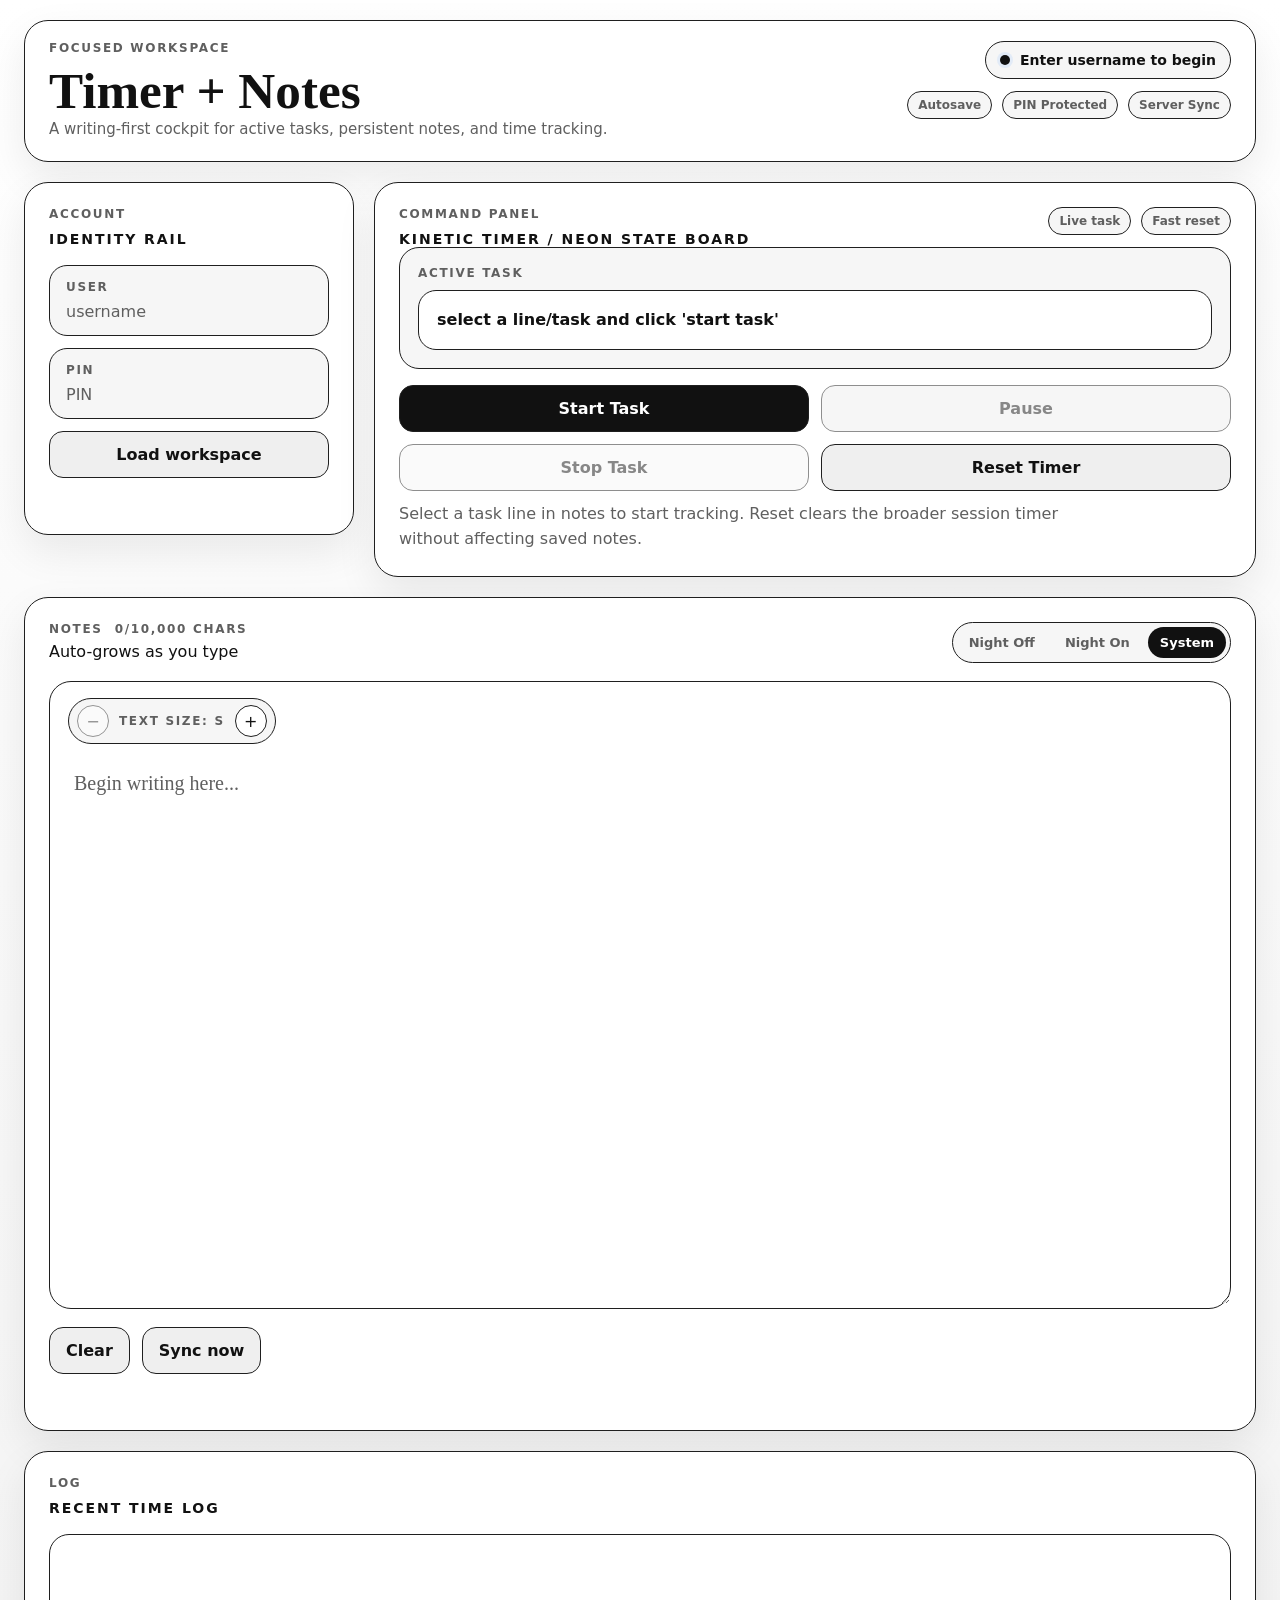
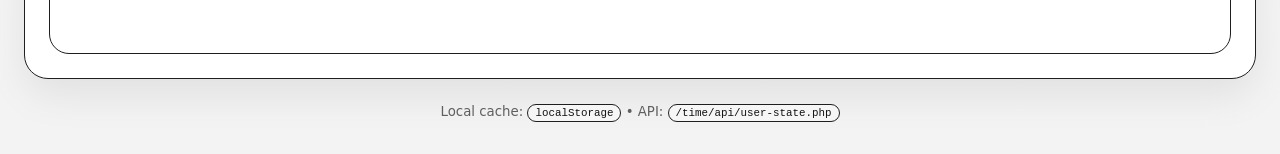
==== commit b74cfd8c: "Rewrite stylesheet with monochrome and navy themes" ====
--- a/index.html
+++ b/index.html
@@ -12,6 +12,7 @@
       <div class="heroCopy compactHeroCopy">
         <p class="eyebrow">Focused workspace</p>
         <h1>Timer + Notes</h1>
+        <p class="subtle heroSubtle">A writing-first cockpit for active tasks, persistent notes, and time tracking.</p>
       </div>
 
       <div class="headerMeta compactHeaderMeta">
@@ -52,57 +53,70 @@
           <p class="help subtle2 authMessage" id="authMsg"></p>
         </section>
 
-        <section class="panel sidePanel taskPanel">
-          <p class="eyebrow">Active task</p>
-          <p class="help subtle2 taskStatusCopy highlightedStatus" id="taskStatus">select a line/task and click 'start task'</p>
-          <div class="taskActions twoColumnActions">
+        <section class="panel commandPanel" id="commandPanel">
+          <div class="commandHeader">
+            <div>
+              <p class="eyebrow">Command panel</p>
+              <div class="label panelKicker">Kinetic timer / neon state board</div>
+            </div>
+
+            <div class="commandBadges" aria-hidden="true">
+              <span class="commandBadge">Live task</span>
+              <span class="commandBadge">Fast reset</span>
+            </div>
+          </div>
+
+          <div class="taskSignalBand">
+            <div class="taskSignalLabel">Active task</div>
+            <p class="taskSignalText highlightedStatus" id="taskStatus">select a line/task and click 'start task'</p>
+          </div>
+
+          <div class="taskActions commandActions">
             <button id="startLapBtn" class="btn" type="button">Start Task</button>
             <button id="pauseLapBtn" class="btn secondary" type="button" disabled>Pause</button>
             <button id="stopLapBtn" class="btn danger" type="button" disabled>Stop Task</button>
             <button id="timerResetBtn" class="btn secondary" type="button">Reset Timer</button>
           </div>
-          <p class="help subtle2">Select a task line in notes to start tracking. Reset clears the broader session timer without affecting saved notes.</p>
+
+          <p class="help subtle2 commandHelp">Select a task line in notes to start tracking. Reset clears the broader session timer without affecting saved notes.</p>
         </section>
       </div>
 
-      <div class="mainColumn">
-        <section class="panel notesPanel editorialPanel">
-          <div class="editorHeader">
-            <div class="editorTitleBlock">
-              <div class="notesHeadingRow">
-                <p class="eyebrow">Notes</p>
-                <div class="notesCounter" id="notesLabel">0/10,000 chars</div>
-              </div>
-              <div class="help editorialHelp">Auto-grows as you type</div>
+      <section class="panel notesPanel editorialPanel">
+        <div class="editorHeader">
+          <div class="editorTitleBlock">
+            <div class="notesHeadingRow">
+              <p class="eyebrow">Notes</p>
+              <div class="notesCounter" id="notesLabel">0/10,000 chars</div>
             </div>
             <div class="help editorialHelp">Auto-grows as you type</div>
           </div>
 
-            <div class="editorMeta">
-              <div class="segmentedControl" role="group" aria-label="Theme mode">
-                <button id="themeLightBtn" class="segmentBtn" type="button" data-theme="light" aria-pressed="false">Night Off</button>
-                <button id="themeDarkBtn" class="segmentBtn" type="button" data-theme="dark" aria-pressed="false">Night On</button>
-                <button id="themeSystemBtn" class="segmentBtn" type="button" data-theme="system" aria-pressed="true">System</button>
-              </div>
+          <div class="editorMeta">
+            <div class="segmentedControl" role="group" aria-label="Theme mode">
+              <button id="themeLightBtn" class="segmentBtn" type="button" data-theme="light" aria-pressed="false">Night Off</button>
+              <button id="themeDarkBtn" class="segmentBtn" type="button" data-theme="dark" aria-pressed="false">Night On</button>
+              <button id="themeSystemBtn" class="segmentBtn" type="button" data-theme="system" aria-pressed="true">System</button>
+            </div>
+          </div>
+        </div>
+
+        <div class="editorSurface">
+          <div class="editorToolbar" role="toolbar" aria-label="Notes controls">
+            <div class="textSizeControls" role="group" aria-label="Text size controls">
+              <button id="decreaseTextBtn" class="iconBtn" type="button" aria-label="Decrease notes text size">−</button>
+              <span class="toolbarLabel" id="textSizeLabel">Text size: M</span>
+              <button id="increaseTextBtn" class="iconBtn" type="button" aria-label="Increase notes text size">+</button>
             </div>
           </div>
 
-          <div class="editorSurface">
-            <div class="editorToolbar" role="toolbar" aria-label="Notes controls">
-              <div class="textSizeControls" role="group" aria-label="Text size controls">
-                <button id="decreaseTextBtn" class="iconBtn" type="button" aria-label="Decrease notes text size">−</button>
-                <span class="toolbarLabel" id="textSizeLabel">Text size: M</span>
-                <button id="increaseTextBtn" class="iconBtn" type="button" aria-label="Increase notes text size">+</button>
-              </div>
-            </div>
-
-            <textarea id="editor" class="textarea"
-              rows="10"
-              placeholder="Begin writing here..."
-              maxlength="10000"
-              spellcheck="true"
-              aria-label="Notes (max 10,000 characters)"></textarea>
-          </div>
+          <textarea id="editor" class="textarea"
+            rows="10"
+            placeholder="Begin writing here..."
+            maxlength="10000"
+            spellcheck="true"
+            aria-label="Notes (max 10,000 characters)"></textarea>
+        </div>
 
         <div class="editorFooterActions">
           <button id="clearBtn" class="btn secondary" type="button">Clear</button>
@@ -112,12 +126,11 @@
         <div class="footerHelp" id="limitMsg" aria-live="polite"></div>
       </section>
 
-        <section class="panel logPanel editorialLogPanel">
-          <div class="logHeaderRow">
-            <div>
-              <p class="eyebrow">Log</p>
-              <div class="label editorialLogTitle">Recent Time Log</div>
-            </div>
+      <section class="panel logPanel editorialLogPanel">
+        <div class="logHeaderRow">
+          <div>
+            <p class="eyebrow">Log</p>
+            <div class="label editorialLogTitle">Recent Time Log</div>
           </div>
         </div>
         <div id="logContainer" class="logContainer"></div>
--- a/styles.css
+++ b/styles.css
@@ -1,82 +1,297 @@
 :root{
-  --bg:#f3efe7;
-  --bg2:#ece4d8;
-  --panel:#fbf8f2;
-  --panel-strong:#fffdf9;
-  --panel-soft:#f6f0e6;
-  --panel-glass:rgba(255,255,255,.72);
-  --text:#1f1b16;
-  --muted:#756c61;
-  --border:rgba(91,73,48,.16);
-  --accent:#23201d;
-  --accent-soft:#ece5da;
-  --good:#4f7b64;
-  --warn:#b88436;
-  --bad:#9d5757;
-  --glow:rgba(35,32,29,.08);
-  --shadow:0 24px 60px rgba(66,46,24,.08);
+  --bg:#ffffff;
+  --bg-alt:#f3f3f3;
+  --panel:#ffffff;
+  --panel-strong:#ffffff;
+  --panel-soft:#f6f6f6;
+  --text:#111111;
+  --muted:#5f5f5f;
+  --border:#1f1f1f;
+  --accent:#111111;
+  --accent-soft:#efefef;
+  --good:#111111;
+  --warn:#555555;
+  --bad:#000000;
+  --shadow:0 16px 40px rgba(0,0,0,.08);
   --editor-font-size:24px;
 }
 
+html[data-theme="dark"]{
+  --bg:#081426;
+  --bg-alt:#0f1d35;
+  --panel:#10203a;
+  --panel-strong:#132946;
+  --panel-soft:#0d1a31;
+  --text:#f7f3cf;
+  --muted:#d4c98c;
+  --border:#f2c94c;
+  --accent:#f2c94c;
+  --accent-soft:#1a3156;
+  --good:#f2c94c;
+  --warn:#ffe08a;
+  --bad:#ffcf5a;
+  --shadow:0 24px 60px rgba(0,0,0,.35);
+}
+
 *{ box-sizing:border-box; }
-
-html[data-theme="dark"]{
-  --bg:#171411;
-  --bg2:#0d0b09;
-  --panel:#221c17;
-  --panel-strong:#2a221c;
-  --panel-soft:#1d1814;
-  --text:#f4ece2;
-  --muted:#b8aa9b;
-  --border:rgba(255,235,214,.12);
-  --accent:#f2e7da;
-  --accent-soft:#382f28;
-  --good:#78b395;
-  --warn:#d2a45c;
-  --bad:#cf8282;
-  --shadow:0 24px 60px rgba(0,0,0,.32);
-}
-
-html[data-theme="dark"] .btn{
-  color:#1f1b16;
-}
-
-html[data-theme="dark"] .btn.secondary,
-html[data-theme="dark"] .btn.danger{
-  color:var(--text);
-}
-
-.notesHeadingRow{
-  display:flex;
-  align-items:center;
-  gap:12px;
-  flex-wrap:wrap;
-}
-
-.notesHeadingRow .eyebrow{
+html,body{ min-height:100%; }
+body{
   margin:0;
-}
-
+  font-family: Inter, ui-sans-serif, system-ui, -apple-system, Segoe UI, Roboto, Helvetica, Arial, sans-serif;
+  background: linear-gradient(180deg, var(--bg) 0%, var(--bg-alt) 100%);
+  color:var(--text);
+}
+
+.container{
+  max-width:1400px;
+  margin:0 auto;
+  padding:20px 24px 32px;
+}
+
+.panel{
+  background:var(--panel);
+  border:1px solid var(--border);
+  border-radius:24px;
+  padding:24px;
+  box-shadow:var(--shadow);
+}
+
+.header{
+  display:flex;
+  justify-content:space-between;
+  align-items:flex-start;
+  gap:20px;
+  margin-bottom:20px;
+}
+
+.compactHeader{ padding:20px 24px; }
+.panelHero{ background:var(--panel); }
+.heroCopy{ max-width:760px; }
+.heroSubtle{ font-size:15px; margin-top:10px; max-width:60ch; }
+
+.eyebrow,
+.panelKicker,
 .notesCounter,
 .toolbarLabel,
-.editorialLogTitle{
-  font-size:13px;
+.editorialLogTitle,
+.taskSignalLabel,
+.pillLabel{
+  font-size:12px;
+  font-weight:700;
+  letter-spacing:.14em;
+  text-transform:uppercase;
+  color:var(--muted);
+}
+
+.eyebrow{ margin:0 0 10px; }
+
+h1{
+  margin:0;
+  font-family: Georgia, "Times New Roman", serif;
+  font-size:clamp(2rem, 4vw, 3.7rem);
+  line-height:1.02;
+  color:var(--text);
+}
+
+.subtle{ color:var(--muted); margin:0; line-height:1.6; }
+.subtle2{ color:var(--muted); margin:10px 0 0; line-height:1.6; }
+.label{ display:block; font-size:14px; font-weight:600; color:var(--text); }
+
+.headerMeta{
+  display:flex;
+  flex-direction:column;
+  align-items:flex-end;
+  gap:12px;
+  min-width:240px;
+}
+
+.status,
+.chip,
+.commandBadge,
+.segmentedControl,
+.textSizeControls,
+.pillField{
+  border:1px solid var(--border);
+  background:var(--panel-soft);
+}
+
+.status{
+  display:flex;
+  align-items:center;
+  gap:10px;
+  padding:10px 14px;
+  border-radius:999px;
+  font-size:14px;
+  font-weight:700;
+}
+
+.dot{
+  width:10px;
+  height:10px;
+  border-radius:50%;
+  background:var(--good);
+  box-shadow:0 0 0 4px rgba(0,0,0,.08);
+}
+
+html[data-theme="dark"] .dot{ box-shadow:0 0 0 4px rgba(242,201,76,.2); }
+
+.statusChips,
+.commandBadges,
+.editorMeta{
+  display:flex;
+  flex-wrap:wrap;
+  gap:10px;
+}
+
+.statusChips{ justify-content:flex-end; }
+.headerMeta .statusChips{ align-self:flex-end; }
+
+.chip,
+.commandBadge{
+  display:inline-flex;
+  align-items:center;
+  border-radius:999px;
+  padding:6px 10px;
+  color:var(--muted);
+  font-size:12px;
   font-weight:600;
-  color:var(--muted);
-}
-
-.editorTitleBlock{
+}
+
+.workspace{
   display:flex;
   flex-direction:column;
-  gap:6px;
-}
+  gap:20px;
+}
+
+.dashboardRow{
+  display:grid;
+  grid-template-columns:minmax(280px, 330px) minmax(0, 1fr);
+  gap:20px;
+  align-items:start;
+}
+
+.panelHeaderStack{ margin-bottom:18px; }
+.commandHeader,
+.editorHeader,
+.logHeaderRow{
+  display:flex;
+  justify-content:space-between;
+  gap:18px;
+  align-items:flex-start;
+}
+
+.accountStack{
+  display:flex;
+  flex-direction:column;
+  gap:12px;
+}
+
+.pillField{
+  display:flex;
+  flex-direction:column;
+  gap:8px;
+  padding:14px 16px;
+  border-radius:18px;
+}
+
+.input,
+.textarea,
+.segmentBtn,
+.iconBtn,
+.btn{
+  font:inherit;
+}
+
+.input{
+  width:100%;
+  padding:0;
+  border:0;
+  background:transparent;
+  color:var(--text);
+  outline:none;
+}
+
+.input::placeholder,
+.textarea::placeholder{ color:var(--muted); }
+
+.btn{
+  width:100%;
+  padding:13px 16px;
+  border-radius:14px;
+  border:1px solid var(--border);
+  background:var(--accent);
+  color:var(--bg);
+  font-weight:700;
+  cursor:pointer;
+  transition:transform .04s ease, opacity .15s ease;
+}
+
+html[data-theme="dark"] .btn{ color:#081426; }
+
+.btn:hover{ opacity:.92; }
+.btn:active{ transform:translateY(1px); }
+.btn:disabled{ opacity:.5; cursor:not-allowed; }
+
+.btn.secondary{
+  background:var(--accent-soft);
+  color:var(--text);
+}
+
+.btn.danger{
+  background:var(--panel-soft);
+  color:var(--text);
+}
+
+.authMessage{ min-height:22px; }
+
+.commandPanel.is-running,
+html[data-theme="dark"] .commandPanel.is-running{
+  box-shadow:0 0 0 2px var(--border), var(--shadow);
+}
+
+.commandPanel.is-paused,
+html[data-theme="dark"] .commandPanel.is-paused{
+  box-shadow:0 0 0 2px var(--muted), var(--shadow);
+}
+
+.taskSignalBand{
+  margin-bottom:16px;
+  padding:18px;
+  border:1px solid var(--border);
+  border-radius:20px;
+  background:var(--panel-soft);
+}
+
+.highlightedStatus{
+  margin:10px 0 0;
+  padding:16px 18px;
+  border:1px solid var(--border);
+  border-radius:18px;
+  background:var(--panel-strong);
+  color:var(--text);
+  font-weight:700;
+  line-height:1.6;
+}
+
+.commandActions{
+  display:grid;
+  grid-template-columns:repeat(2, minmax(0, 1fr));
+  gap:12px;
+}
+
+.commandHelp{ max-width:70ch; }
+
+.notesPanel{ min-height:72vh; }
+.editorialPanel{ min-height:760px; }
+.editorTitleBlock{ display:flex; flex-direction:column; gap:6px; }
+.notesHeadingRow{ display:flex; align-items:center; gap:12px; flex-wrap:wrap; }
+.notesHeadingRow .eyebrow{ margin:0; }
+.editorialHelp{ margin-top:0; }
 
 .segmentedControl{
   display:inline-flex;
   gap:6px;
   padding:4px;
-  background:var(--panel-soft);
-  border:1px solid var(--border);
   border-radius:999px;
 }
 
@@ -92,22 +307,24 @@
 }
 
 .segmentBtn[aria-pressed="true"]{
+  background:var(--accent);
+  color:var(--bg);
+}
+
+html[data-theme="dark"] .segmentBtn[aria-pressed="true"]{ color:#081426; }
+
+.editorSurface{
+  margin-top:18px;
+  border:1px solid var(--border);
+  border-radius:22px;
   background:var(--panel-strong);
-  color:var(--text);
-  box-shadow:0 4px 18px rgba(66,46,24,.08);
-}
-
-.editorSurface{
-  background: var(--panel-strong);
-  border: 1px solid rgba(91,73,48,.12);
-  border-radius: 22px;
 }
 
 .editorToolbar{
   display:flex;
+  justify-content:flex-start;
   align-items:center;
-  justify-content:flex-start;
-  padding:14px 18px 0;
+  padding:16px 18px 0;
 }
 
 .textSizeControls{
@@ -115,545 +332,98 @@
   align-items:center;
   gap:10px;
   padding:6px 8px;
-  background:rgba(255,255,255,.55);
-  border:1px solid var(--border);
   border-radius:999px;
 }
 
 .iconBtn{
   width:32px;
   height:32px;
-  border-radius:50%;
+  border-radius:999px;
   border:1px solid var(--border);
   background:var(--panel);
   color:var(--text);
   cursor:pointer;
-  font-size:18px;
-  line-height:1;
-}
-
-.iconBtn:disabled{
-  opacity:.45;
-  cursor:not-allowed;
-}
-html,body{ min-height:100%; }
-body{
-  margin:0;
-  font-family: Inter, ui-sans-serif, system-ui, -apple-system, Segoe UI, Roboto, Helvetica, Arial, sans-serif;
-  background:
-    radial-gradient(1200px 600px at 0% 0%, rgba(255,255,255,.72), transparent 58%),
-    linear-gradient(180deg, var(--bg) 0%, var(--bg2) 100%);
-  color:var(--text);
-}
-
-html[data-theme="dark"]{
-  --bg:#050816;
-  --bg2:#091120;
-  --panel:#0c1627;
-  --panel-strong:#101e34;
-  --panel-soft:#0b1325;
-  --panel-glass:rgba(11,20,37,.88);
-  --text:#ecf7ff;
-  --muted:#88a0c0;
-  --border:rgba(0,229,255,.16);
-  --accent:#1df2ff;
-  --accent-soft:#11253b;
-  --good:#67ffba;
-  --warn:#ffd45f;
-  --bad:#ff5ca8;
-  --glow:rgba(0,229,255,.18);
-  --shadow:0 30px 90px rgba(0,0,0,.45);
-}
-
-.container{
-  max-width: 1380px;
-  margin: 0 auto;
-  padding: 20px 24px 32px;
-}
-
-.header{
-  display:flex;
-  justify-content:space-between;
-  align-items:flex-start;
-  gap:18px;
-  margin-bottom:18px;
-}
-
-.panel{
-  background: var(--panel-glass);
-  border: 1px solid var(--border);
-  border-radius: 28px;
-  padding: 24px;
-  box-shadow: var(--shadow);
-  backdrop-filter: blur(10px);
-}
-
-.compactHeader{
-  padding: 16px 20px;
-  border-radius: 22px;
-}
-
-.compactHeader{
-  padding: 18px 22px;
-  border-radius: 24px;
-}
-
-.panelHero{
-  background: color-mix(in srgb, var(--panel-glass) 88%, white 12%);
-}
-
-.compactHeroCopy h1{
-  font-size: clamp(1.8rem, 3vw, 2.6rem);
-}
-
-.compactHeroCopy .eyebrow{
-  margin-bottom: 6px;
-}
-
-.heroCopy{ max-width: 760px; }
-.compactHeroCopy h1{ font-size: clamp(1.95rem, 3vw, 2.9rem); }
-.compactHeroCopy .eyebrow{ margin-bottom: 6px; }
-.heroSubtle{ max-width: 58ch; font-size: 15px; margin-top: 10px; }
-
-.eyebrow{
-  margin:0 0 12px;
-  color:var(--muted);
-  font-size:12px;
-  font-weight:700;
-  letter-spacing:.18em;
-  text-transform:uppercase;
-}
-
-h1{
-  margin:0;
-  font-family: Georgia, "Times New Roman", serif;
-  font-size: clamp(2.5rem, 4vw, 4rem);
-  line-height:1.02;
-  letter-spacing:-.03em;
-  font-weight:700;
-}
-
-.subtle{ color:var(--muted); margin:14px 0 0; font-size:18px; line-height:1.6; }
-.subtle2{ color:var(--muted); margin:10px 0 0; font-size:14px; line-height:1.6; }
-.label{ display:block; font-weight:600; margin-bottom:8px; font-size:14px; }
-.panelKicker,
-.notesCounter,
-.toolbarLabel,
-.editorialLogTitle,
-.taskSignalLabel{
-  font-size:12px;
-  font-weight:700;
-  color:var(--muted);
-  text-transform:uppercase;
-  letter-spacing:.12em;
-}
-
-.headerMeta{
-  display:flex;
-  flex-direction:column;
-  align-items:flex-end;
-  gap:12px;
-  min-width:240px;
-}
-
-.compactHeaderMeta{
-  gap: 10px;
-}
-
-.status{
-  display:flex;
-  align-items:center;
-  gap:10px;
-  background: var(--panel-strong);
-  border: 1px solid var(--border);
-  padding: 8px 14px;
-  border-radius: 999px;
-  user-select:none;
-  font-size:14px;
-  font-weight:600;
-}
-
-.dot{
-  width:10px;
-  height:10px;
-  border-radius:50%;
-  background: var(--good);
-  box-shadow: 0 0 0 4px color-mix(in srgb, var(--good) 18%, transparent);
-}
-
-.statusChips{
-  display:flex;
-  flex-wrap:wrap;
-  justify-content:flex-end;
-  gap:10px;
-}
-
-.chip{
-  display:inline-flex;
-  align-items:center;
-  border-radius:999px;
-  border:1px solid var(--border);
-  background: color-mix(in srgb, var(--panel-strong) 74%, transparent);
-  color:var(--muted);
-  padding:6px 10px;
-  font-size:12px;
-  font-weight:600;
-}
-
-.workspace{
-  display:grid;
-  grid-template-columns: minmax(220px, 280px) minmax(0, 1.25fr);
-  gap:20px;
-  align-items:start;
-}
-
-.sidebarRail,
-.mainColumn{
-  display:flex;
-  flex-direction:column;
-  gap:18px;
-}
-
-.workspace{ gap:20px; }
-.dashboardRow{
-  display:grid;
-  grid-template-columns:minmax(260px, 340px) minmax(0, 1fr);
-  gap:20px;
-  align-items:start;
-}
-
-.accountPanel,
-.commandPanel,
-.notesPanel,
-.logPanel{
-  position:relative;
-  overflow:hidden;
-}
-
-html[data-theme="dark"] .accountPanel,
-html[data-theme="dark"] .commandPanel,
-html[data-theme="dark"] .notesPanel,
-html[data-theme="dark"] .logPanel,
-html[data-theme="dark"] .header{
-  box-shadow:
-    0 0 0 1px rgba(0,229,255,.06),
-    0 24px 70px rgba(0,0,0,.45),
-    0 0 40px rgba(0,229,255,.05);
-}
-
-html[data-theme="dark"] .commandPanel::before,
-html[data-theme="dark"] .notesPanel::before{
-  content:"";
-  position:absolute;
-  inset:-1px;
-  background:linear-gradient(135deg, rgba(0,229,255,.16), transparent 35%, rgba(124,255,178,.12) 65%, transparent 100%);
-  pointer-events:none;
-  mask:linear-gradient(#fff 0 0) content-box, linear-gradient(#fff 0 0);
-  -webkit-mask:linear-gradient(#fff 0 0) content-box, linear-gradient(#fff 0 0);
-  padding:1px;
-  border-radius:inherit;
-  -webkit-mask-composite:xor;
-  mask-composite:exclude;
-}
-
-.panelHeaderStack{ margin-bottom: 18px; }
-.commandHeader,
-.editorHeader,
-.logHeaderRow{
-  display:flex;
-  justify-content:space-between;
-  gap:18px;
-  align-items:flex-start;
-}
-
-.commandHeader{ margin-bottom: 18px; }
-.commandBadges,
-.editorMeta{ display:flex; flex-wrap:wrap; gap:10px; align-items:center; justify-content:flex-end; }
-
-.accountStack{ gap:12px; }
-.pillField{
-  display:flex;
-  flex-direction:column;
-  gap:8px;
-  padding:14px 16px;
-  border:1px solid var(--border);
-  border-radius:999px;
-  background:var(--panel-strong);
-}
-
-.pillLabel{
-  font-size:11px;
-  font-weight:800;
-  letter-spacing:.16em;
-  text-transform:uppercase;
-  color:var(--muted);
-}
-
-.input{
-  width:100%;
-  background: transparent;
-  border: 0;
-  color: var(--text);
-  outline: none;
-  font-size: 15px;
-  padding:0;
-}
-
-.input::placeholder,
-.textarea::placeholder{ color:color-mix(in srgb, var(--muted) 70%, transparent); }
-
-.userLoadBtn,
-.btn{ width:100%; }
-.btn{
-  border: 1px solid transparent;
-  background: var(--accent);
-  color: #07111f;
-  padding: 13px 16px;
-  border-radius: 16px;
-  cursor:pointer;
-  font-weight:700;
-  font-size:14px;
-  letter-spacing:.01em;
-  transition: transform .04s ease, opacity .15s ease, background .15s ease, box-shadow .15s ease;
-  white-space:nowrap;
-  box-shadow: 0 10px 24px color-mix(in srgb, var(--accent) 22%, transparent);
-}
-.btn:hover{ opacity:.95; }
-.btn:active{ transform: translateY(1px); }
-.btn.secondary{
-  background: var(--accent-soft);
-  color: var(--text);
-  border-color: var(--border);
-  box-shadow:none;
-}
-.btn.danger{
-  background: color-mix(in srgb, var(--bad) 22%, var(--panel));
-  color: var(--text);
-  border-color: color-mix(in srgb, var(--bad) 32%, transparent);
-  box-shadow:none;
-}
-.btn:disabled{ opacity:.5; cursor:not-allowed; }
-
-.authMessage{ min-height: 22px; }
-
-.taskSignalBand{
-  padding:18px;
-  border-radius:22px;
-  background: linear-gradient(135deg, color-mix(in srgb, var(--panel-strong) 85%, transparent), color-mix(in srgb, var(--accent-soft) 85%, transparent));
-  border:1px solid var(--border);
-  margin-bottom:16px;
-}
-
-.highlightedStatus{
-  margin:10px 0 0;
-  padding:18px;
-  border-radius:18px;
-  background: linear-gradient(180deg, color-mix(in srgb, var(--glow) 50%, transparent), color-mix(in srgb, var(--panel-strong) 88%, transparent));
-  border: 1px solid color-mix(in srgb, var(--accent) 18%, var(--border));
-  color: var(--text);
-  font-weight: 700;
-  line-height:1.6;
-  box-shadow: inset 0 0 0 1px rgba(255,255,255,.02);
-}
-
-html[data-theme="dark"] .commandPanel.is-running .highlightedStatus{
-  box-shadow: 0 0 0 1px rgba(0,229,255,.12), 0 0 28px rgba(0,229,255,.14);
-  border-color: rgba(0,229,255,.35);
-}
-
-html[data-theme="dark"] .commandPanel.is-paused .highlightedStatus{
-  box-shadow: 0 0 0 1px rgba(255,212,95,.12), 0 0 28px rgba(255,212,95,.12);
-  border-color: rgba(255,212,95,.34);
-}
-
-.notesPanel{
-  min-height: 78vh;
-}
-
-.logPanel{
-  max-width: 920px;
-}
-
-.editorialPanel{
-  min-height: 780px;
-}
-
-.commandActions{ grid-template-columns: repeat(2, minmax(0, 1fr)); }
-.commandHelp{ max-width: 70ch; }
-
-.notesPanel{ padding:30px 32px; min-height: 72vh; }
-.editorialPanel{ min-height: 780px; }
-.notesHeadingRow{ display:flex; align-items:center; gap:12px; flex-wrap:wrap; }
-.notesHeadingRow .eyebrow{ margin:0; }
-.editorialHelp{ margin-top:6px; }
-
-.segmentedControl{
-  display:inline-flex;
-  gap:6px;
-  padding:4px;
-  background:var(--panel-soft);
-  border:1px solid var(--border);
-  border-radius:999px;
-}
-
-
-.segmentBtn[aria-pressed="true"]{
-  background:var(--panel-strong);
-  color:var(--text);
-  box-shadow:0 4px 18px color-mix(in srgb, var(--accent) 16%, transparent);
-}
-
-.editorSurface{
-  background: var(--panel-strong);
-  border: 1px solid color-mix(in srgb, var(--accent) 10%, var(--border));
-  border-radius: 24px;
-  box-shadow: inset 0 1px 0 rgba(255,255,255,.08);
-}
-
-html[data-theme="dark"] .editorSurface{
-  box-shadow: inset 0 1px 0 rgba(255,255,255,.04), 0 0 30px rgba(0,229,255,.05);
-}
-
-.editorToolbar{
-  display:flex;
-  align-items:center;
-  justify-content:flex-start;
-  padding:16px 18px 0;
-}
-
-.textSizeControls{
-  display:inline-flex;
-  align-items:center;
-  gap:10px;
-  justify-content:flex-end;
-  align-items:center;
 }
 
 .iconBtn:disabled{ opacity:.45; cursor:not-allowed; }
 
 .textarea{
   width:100%;
-  min-height: 560px;
-  resize: vertical;
-  overflow: hidden;
-  background: transparent;
-  border: 0;
-  border-radius: 0 0 22px 22px;
-  padding: 20px 24px 30px;
+  min-height:560px;
+  padding:20px 24px 30px;
+  border:0;
+  background:transparent;
+  color:var(--text);
+  font-family: Georgia, "Times New Roman", serif;
+  font-size:var(--editor-font-size);
+  line-height:1.9;
+  resize:vertical;
+  overflow:hidden;
   outline:none;
-  line-height: 1.9;
-  font-family: Georgia, "Times New Roman", serif;
-  font-size: var(--editor-font-size, 24px);
-  color: var(--text);
-  display:block;
-}
-
+}
+
+.pillField:focus-within,
 .textarea:focus,
-.pillField:focus-within{
-  box-shadow: 0 0 0 4px color-mix(in srgb, var(--accent) 12%, transparent);
+.iconBtn:focus-visible,
+.segmentBtn:focus-visible,
+.btn:focus-visible{
+  outline:2px solid var(--border);
+  outline-offset:2px;
 }
 
 .editorFooterActions{
   display:flex;
   gap:12px;
   flex-wrap:wrap;
-  justify-content:flex-start;
   margin-top:18px;
 }
+
 .editorFooterActions .btn{ width:auto; }
-.footerHelp{ margin-top:12px; min-height:20px; color:var(--muted); font-size:13px; }
-
-.logPanel{ padding:26px 28px; }
+.footerHelp{ min-height:20px; margin-top:12px; color:var(--muted); font-size:13px; }
+
 .logContainer{
-  min-height: 120px;
-  max-height: 240px;
-  overflow-y: auto;
+  margin-top:18px;
+  min-height:120px;
+  max-height:240px;
+  overflow-y:auto;
+  padding:18px 20px;
+  border:1px solid var(--border);
+  border-radius:20px;
+  background:var(--panel-strong);
+  color:var(--text);
   font-family: ui-monospace, SFMono-Regular, Menlo, monospace;
-  font-size: 14px;
   line-height:1.7;
-  color:var(--text);
-  background: var(--panel-strong);
-  border:1px solid color-mix(in srgb, var(--accent) 8%, var(--border));
-  border-radius:20px;
-  padding:18px 20px;
-}
-
-.footer{ margin-top: 22px; text-align:center; }
+}
+
+.footer{
+  margin-top:22px;
+  text-align:center;
+}
+
 code{
-  background: color-mix(in srgb, var(--panel-strong) 82%, transparent);
-  border: 1px solid var(--border);
-  padding: 2px 7px;
-  border-radius: 999px;
-  font-size: 12px;
+  padding:2px 7px;
+  border:1px solid var(--border);
+  border-radius:999px;
+  background:var(--panel-soft);
+  color:var(--text);
 }
 
 @media (max-width: 980px){
-  .notesHeadingRow{ align-items:flex-start; }
-  .editorMeta{ justify-content:flex-start; }
-  .segmentedControl{ flex-wrap:wrap; border-radius:22px; }
-  .editorToolbar{ padding:12px 14px 0; }
-  .textarea{ min-height: 420px; padding: 18px 18px 24px; font-size: var(--editor-font-size, 21px); }
-  .container{ padding: 20px 16px 32px; }
+  .container{ padding:18px 16px 28px; }
   .header,
   .commandHeader,
   .editorHeader,
   .logHeaderRow{ flex-direction:column; }
-  .notesPanel,
-  .logPanel{ padding:24px 20px; }
-}
-
-
-.highlightedStatus{
-  padding: 14px 16px;
-  border-radius: 18px;
-  background: linear-gradient(180deg, rgba(35,32,29,.08), rgba(255,255,255,.7));
-  border: 1px solid rgba(35,32,29,.12);
-  color: var(--text);
-  font-weight: 600;
-}
-
-.twoColumnActions{
-  grid-template-columns: repeat(2, minmax(0, 1fr));
-}
-
-@media (max-width: 900px){
-  .workspace{
-    grid-template-columns: 1fr;
-  }
-
-  .notesPanel{
-    min-height: 68vh;
-  }
-
-  .twoColumnActions{
-    grid-template-columns: 1fr;
-  }
-}
-
-
-.highlightedStatus{
-  padding: 14px 16px;
-  border-radius: 18px;
-  background: linear-gradient(180deg, rgba(35,32,29,.08), rgba(255,255,255,.7));
-  border: 1px solid rgba(35,32,29,.12);
-  color: var(--text);
-  font-weight: 600;
-}
-
-.twoColumnActions{
-  grid-template-columns: repeat(2, minmax(0, 1fr));
-}
-
-@media (max-width: 900px){
-  .workspace{
-    grid-template-columns: 1fr;
-  }
-
-  .notesPanel{
-    min-height: 68vh;
-  }
-
-  .twoColumnActions{
-    grid-template-columns: 1fr;
-  }
-}
+  .headerMeta,
+  .statusChips,
+  .editorMeta,
+  .commandBadges{ align-items:flex-start; justify-content:flex-start; }
+  .dashboardRow{ grid-template-columns:1fr; }
+  .textarea{ min-height:440px; }
+}
+
+@media (max-width: 720px){
+  .commandActions{ grid-template-columns:1fr; }
+  .segmentedControl{ flex-wrap:wrap; border-radius:18px; }
+  .editorFooterActions .btn{ width:100%; }
+}
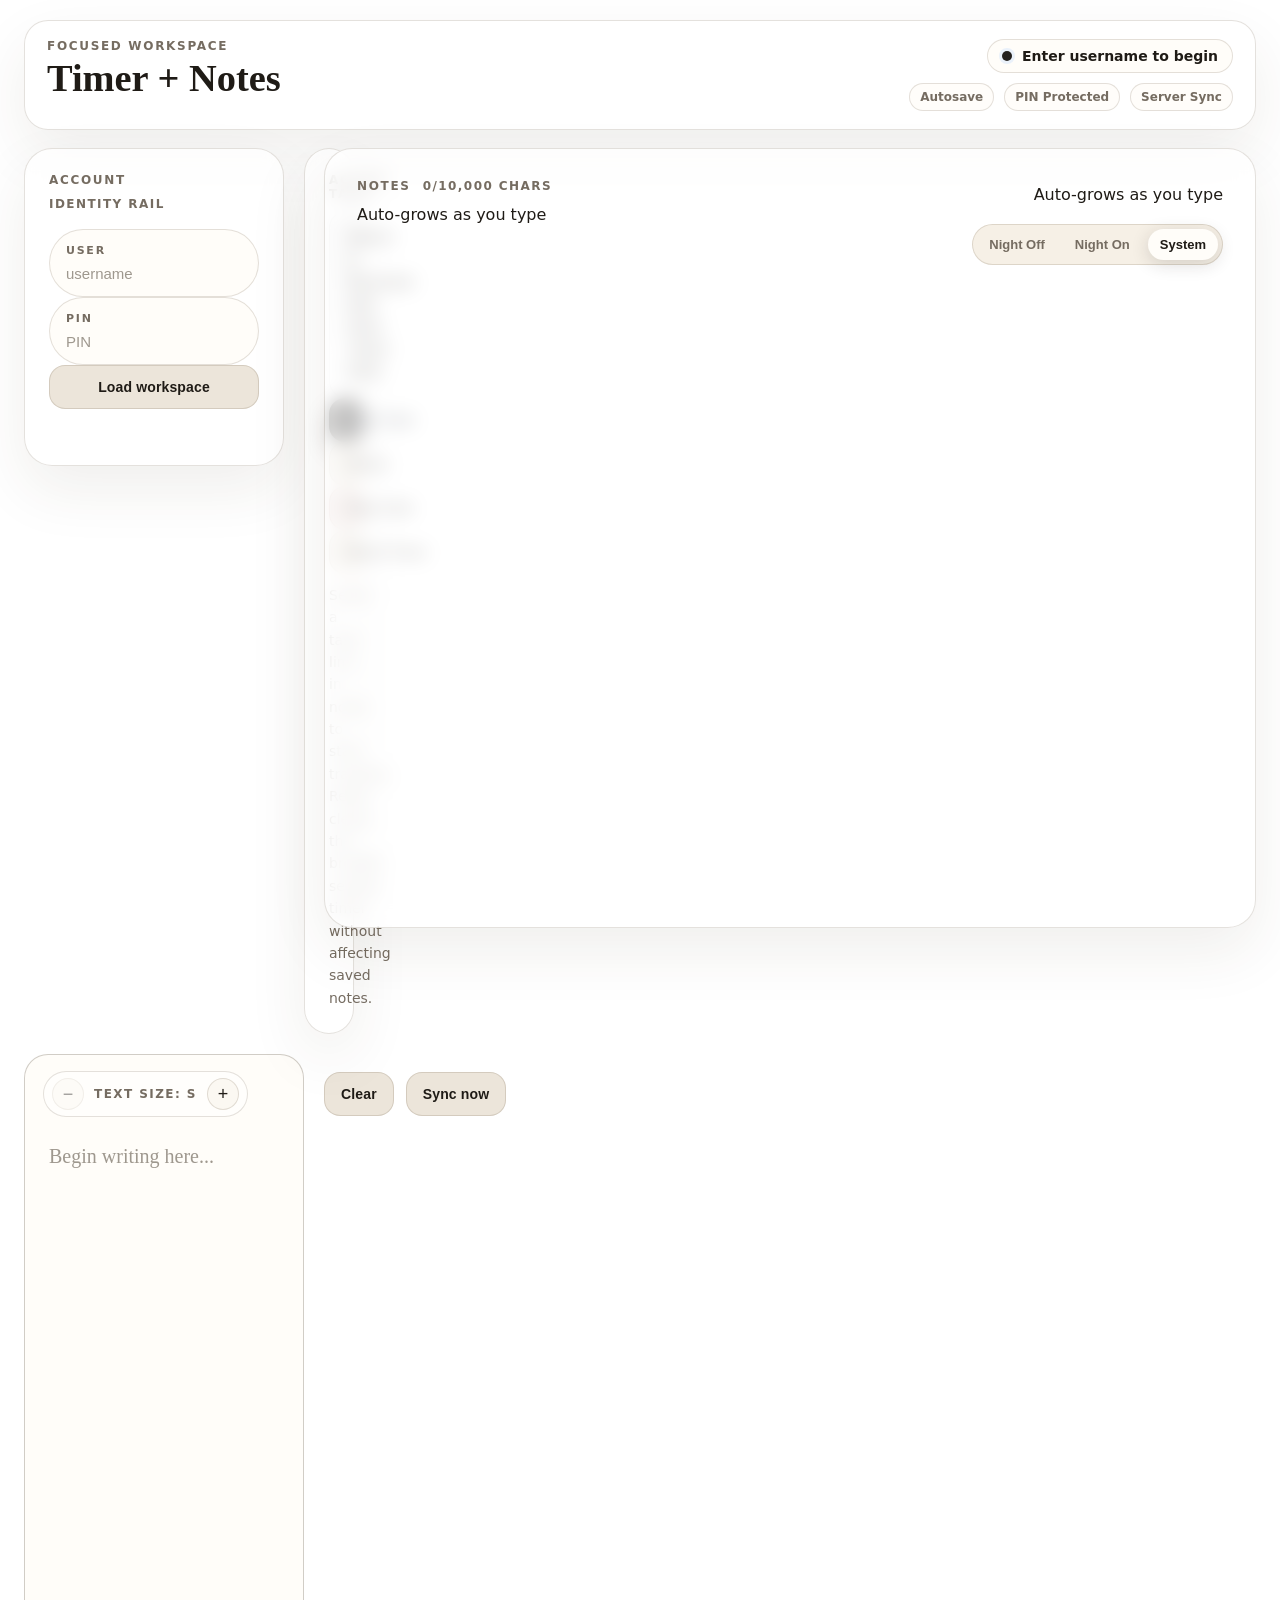
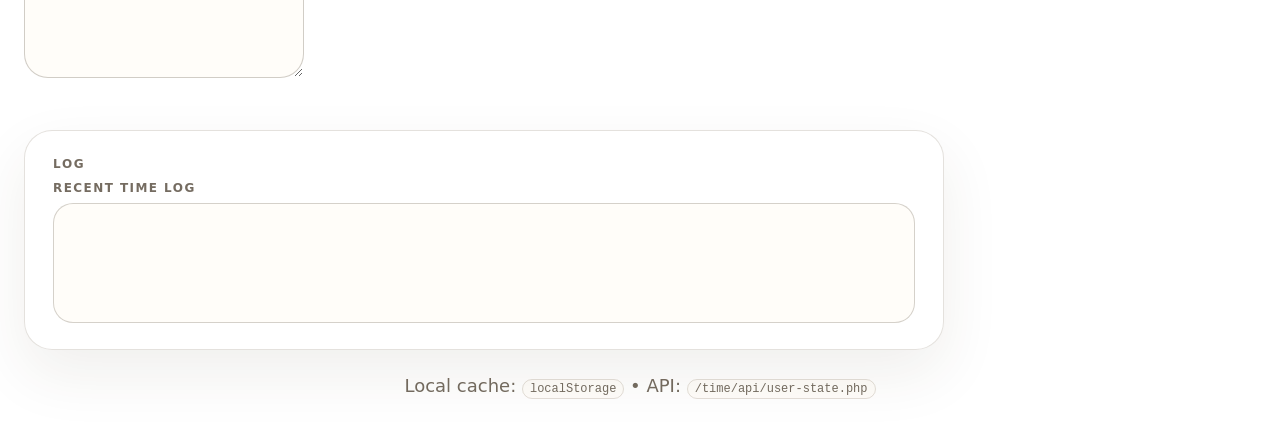
==== commit db400e90: "Merge branch 'main' into codex/remove-session-section-and-adjust-layout-ppb22r" ====
--- a/index.html
+++ b/index.html
@@ -12,7 +12,6 @@
       <div class="heroCopy compactHeroCopy">
         <p class="eyebrow">Focused workspace</p>
         <h1>Timer + Notes</h1>
-        <p class="subtle heroSubtle">A writing-first cockpit for active tasks, persistent notes, and time tracking.</p>
       </div>
 
       <div class="headerMeta compactHeaderMeta">
@@ -53,70 +52,57 @@
           <p class="help subtle2 authMessage" id="authMsg"></p>
         </section>
 
-        <section class="panel commandPanel" id="commandPanel">
-          <div class="commandHeader">
-            <div>
-              <p class="eyebrow">Command panel</p>
-              <div class="label panelKicker">Kinetic timer / neon state board</div>
-            </div>
-
-            <div class="commandBadges" aria-hidden="true">
-              <span class="commandBadge">Live task</span>
-              <span class="commandBadge">Fast reset</span>
-            </div>
-          </div>
-
-          <div class="taskSignalBand">
-            <div class="taskSignalLabel">Active task</div>
-            <p class="taskSignalText highlightedStatus" id="taskStatus">select a line/task and click 'start task'</p>
-          </div>
-
-          <div class="taskActions commandActions">
+        <section class="panel sidePanel taskPanel">
+          <p class="eyebrow">Active task</p>
+          <p class="help subtle2 taskStatusCopy highlightedStatus" id="taskStatus">select a line/task and click 'start task'</p>
+          <div class="taskActions twoColumnActions">
             <button id="startLapBtn" class="btn" type="button">Start Task</button>
             <button id="pauseLapBtn" class="btn secondary" type="button" disabled>Pause</button>
             <button id="stopLapBtn" class="btn danger" type="button" disabled>Stop Task</button>
             <button id="timerResetBtn" class="btn secondary" type="button">Reset Timer</button>
           </div>
-
-          <p class="help subtle2 commandHelp">Select a task line in notes to start tracking. Reset clears the broader session timer without affecting saved notes.</p>
+          <p class="help subtle2">Select a task line in notes to start tracking. Reset clears the broader session timer without affecting saved notes.</p>
         </section>
       </div>
 
-      <section class="panel notesPanel editorialPanel">
-        <div class="editorHeader">
-          <div class="editorTitleBlock">
-            <div class="notesHeadingRow">
-              <p class="eyebrow">Notes</p>
-              <div class="notesCounter" id="notesLabel">0/10,000 chars</div>
+      <div class="mainColumn">
+        <section class="panel notesPanel editorialPanel">
+          <div class="editorHeader">
+            <div class="editorTitleBlock">
+              <div class="notesHeadingRow">
+                <p class="eyebrow">Notes</p>
+                <div class="notesCounter" id="notesLabel">0/10,000 chars</div>
+              </div>
+              <div class="help editorialHelp">Auto-grows as you type</div>
             </div>
             <div class="help editorialHelp">Auto-grows as you type</div>
           </div>
 
-          <div class="editorMeta">
-            <div class="segmentedControl" role="group" aria-label="Theme mode">
-              <button id="themeLightBtn" class="segmentBtn" type="button" data-theme="light" aria-pressed="false">Night Off</button>
-              <button id="themeDarkBtn" class="segmentBtn" type="button" data-theme="dark" aria-pressed="false">Night On</button>
-              <button id="themeSystemBtn" class="segmentBtn" type="button" data-theme="system" aria-pressed="true">System</button>
-            </div>
-          </div>
-        </div>
-
-        <div class="editorSurface">
-          <div class="editorToolbar" role="toolbar" aria-label="Notes controls">
-            <div class="textSizeControls" role="group" aria-label="Text size controls">
-              <button id="decreaseTextBtn" class="iconBtn" type="button" aria-label="Decrease notes text size">−</button>
-              <span class="toolbarLabel" id="textSizeLabel">Text size: M</span>
-              <button id="increaseTextBtn" class="iconBtn" type="button" aria-label="Increase notes text size">+</button>
+            <div class="editorMeta">
+              <div class="segmentedControl" role="group" aria-label="Theme mode">
+                <button id="themeLightBtn" class="segmentBtn" type="button" data-theme="light" aria-pressed="false">Night Off</button>
+                <button id="themeDarkBtn" class="segmentBtn" type="button" data-theme="dark" aria-pressed="false">Night On</button>
+                <button id="themeSystemBtn" class="segmentBtn" type="button" data-theme="system" aria-pressed="true">System</button>
+              </div>
             </div>
           </div>
 
-          <textarea id="editor" class="textarea"
-            rows="10"
-            placeholder="Begin writing here..."
-            maxlength="10000"
-            spellcheck="true"
-            aria-label="Notes (max 10,000 characters)"></textarea>
-        </div>
+          <div class="editorSurface">
+            <div class="editorToolbar" role="toolbar" aria-label="Notes controls">
+              <div class="textSizeControls" role="group" aria-label="Text size controls">
+                <button id="decreaseTextBtn" class="iconBtn" type="button" aria-label="Decrease notes text size">−</button>
+                <span class="toolbarLabel" id="textSizeLabel">Text size: M</span>
+                <button id="increaseTextBtn" class="iconBtn" type="button" aria-label="Increase notes text size">+</button>
+              </div>
+            </div>
+
+            <textarea id="editor" class="textarea"
+              rows="10"
+              placeholder="Begin writing here..."
+              maxlength="10000"
+              spellcheck="true"
+              aria-label="Notes (max 10,000 characters)"></textarea>
+          </div>
 
         <div class="editorFooterActions">
           <button id="clearBtn" class="btn secondary" type="button">Clear</button>
@@ -126,11 +112,12 @@
         <div class="footerHelp" id="limitMsg" aria-live="polite"></div>
       </section>
 
-      <section class="panel logPanel editorialLogPanel">
-        <div class="logHeaderRow">
-          <div>
-            <p class="eyebrow">Log</p>
-            <div class="label editorialLogTitle">Recent Time Log</div>
+        <section class="panel logPanel editorialLogPanel">
+          <div class="logHeaderRow">
+            <div>
+              <p class="eyebrow">Log</p>
+              <div class="label editorialLogTitle">Recent Time Log</div>
+            </div>
           </div>
         </div>
         <div id="logContainer" class="logContainer"></div>
--- a/styles.css
+++ b/styles.css
@@ -1,297 +1,82 @@
 :root{
-  --bg:#ffffff;
-  --bg-alt:#f3f3f3;
-  --panel:#ffffff;
-  --panel-strong:#ffffff;
-  --panel-soft:#f6f6f6;
-  --text:#111111;
-  --muted:#5f5f5f;
-  --border:#1f1f1f;
-  --accent:#111111;
-  --accent-soft:#efefef;
-  --good:#111111;
-  --warn:#555555;
-  --bad:#000000;
-  --shadow:0 16px 40px rgba(0,0,0,.08);
+  --bg:#f3efe7;
+  --bg2:#ece4d8;
+  --panel:#fbf8f2;
+  --panel-strong:#fffdf9;
+  --panel-soft:#f6f0e6;
+  --panel-glass:rgba(255,255,255,.72);
+  --text:#1f1b16;
+  --muted:#756c61;
+  --border:rgba(91,73,48,.16);
+  --accent:#23201d;
+  --accent-soft:#ece5da;
+  --good:#4f7b64;
+  --warn:#b88436;
+  --bad:#9d5757;
+  --glow:rgba(35,32,29,.08);
+  --shadow:0 24px 60px rgba(66,46,24,.08);
   --editor-font-size:24px;
 }
 
+*{ box-sizing:border-box; }
+
 html[data-theme="dark"]{
-  --bg:#081426;
-  --bg-alt:#0f1d35;
-  --panel:#10203a;
-  --panel-strong:#132946;
-  --panel-soft:#0d1a31;
-  --text:#f7f3cf;
-  --muted:#d4c98c;
-  --border:#f2c94c;
-  --accent:#f2c94c;
-  --accent-soft:#1a3156;
-  --good:#f2c94c;
-  --warn:#ffe08a;
-  --bad:#ffcf5a;
-  --shadow:0 24px 60px rgba(0,0,0,.35);
-}
-
-*{ box-sizing:border-box; }
-html,body{ min-height:100%; }
-body{
+  --bg:#171411;
+  --bg2:#0d0b09;
+  --panel:#221c17;
+  --panel-strong:#2a221c;
+  --panel-soft:#1d1814;
+  --text:#f4ece2;
+  --muted:#b8aa9b;
+  --border:rgba(255,235,214,.12);
+  --accent:#f2e7da;
+  --accent-soft:#382f28;
+  --good:#78b395;
+  --warn:#d2a45c;
+  --bad:#cf8282;
+  --shadow:0 24px 60px rgba(0,0,0,.32);
+}
+
+html[data-theme="dark"] .btn{
+  color:#1f1b16;
+}
+
+html[data-theme="dark"] .btn.secondary,
+html[data-theme="dark"] .btn.danger{
+  color:var(--text);
+}
+
+.notesHeadingRow{
+  display:flex;
+  align-items:center;
+  gap:12px;
+  flex-wrap:wrap;
+}
+
+.notesHeadingRow .eyebrow{
   margin:0;
-  font-family: Inter, ui-sans-serif, system-ui, -apple-system, Segoe UI, Roboto, Helvetica, Arial, sans-serif;
-  background: linear-gradient(180deg, var(--bg) 0%, var(--bg-alt) 100%);
-  color:var(--text);
-}
-
-.container{
-  max-width:1400px;
-  margin:0 auto;
-  padding:20px 24px 32px;
-}
-
-.panel{
-  background:var(--panel);
-  border:1px solid var(--border);
-  border-radius:24px;
-  padding:24px;
-  box-shadow:var(--shadow);
-}
-
-.header{
-  display:flex;
-  justify-content:space-between;
-  align-items:flex-start;
-  gap:20px;
-  margin-bottom:20px;
-}
-
-.compactHeader{ padding:20px 24px; }
-.panelHero{ background:var(--panel); }
-.heroCopy{ max-width:760px; }
-.heroSubtle{ font-size:15px; margin-top:10px; max-width:60ch; }
-
-.eyebrow,
-.panelKicker,
+}
+
 .notesCounter,
 .toolbarLabel,
-.editorialLogTitle,
-.taskSignalLabel,
-.pillLabel{
-  font-size:12px;
-  font-weight:700;
-  letter-spacing:.14em;
-  text-transform:uppercase;
+.editorialLogTitle{
+  font-size:13px;
+  font-weight:600;
   color:var(--muted);
 }
 
-.eyebrow{ margin:0 0 10px; }
-
-h1{
-  margin:0;
-  font-family: Georgia, "Times New Roman", serif;
-  font-size:clamp(2rem, 4vw, 3.7rem);
-  line-height:1.02;
-  color:var(--text);
-}
-
-.subtle{ color:var(--muted); margin:0; line-height:1.6; }
-.subtle2{ color:var(--muted); margin:10px 0 0; line-height:1.6; }
-.label{ display:block; font-size:14px; font-weight:600; color:var(--text); }
-
-.headerMeta{
+.editorTitleBlock{
   display:flex;
   flex-direction:column;
-  align-items:flex-end;
-  gap:12px;
-  min-width:240px;
-}
-
-.status,
-.chip,
-.commandBadge,
-.segmentedControl,
-.textSizeControls,
-.pillField{
-  border:1px solid var(--border);
-  background:var(--panel-soft);
-}
-
-.status{
-  display:flex;
-  align-items:center;
-  gap:10px;
-  padding:10px 14px;
-  border-radius:999px;
-  font-size:14px;
-  font-weight:700;
-}
-
-.dot{
-  width:10px;
-  height:10px;
-  border-radius:50%;
-  background:var(--good);
-  box-shadow:0 0 0 4px rgba(0,0,0,.08);
-}
-
-html[data-theme="dark"] .dot{ box-shadow:0 0 0 4px rgba(242,201,76,.2); }
-
-.statusChips,
-.commandBadges,
-.editorMeta{
-  display:flex;
-  flex-wrap:wrap;
-  gap:10px;
-}
-
-.statusChips{ justify-content:flex-end; }
-.headerMeta .statusChips{ align-self:flex-end; }
-
-.chip,
-.commandBadge{
-  display:inline-flex;
-  align-items:center;
-  border-radius:999px;
-  padding:6px 10px;
-  color:var(--muted);
-  font-size:12px;
-  font-weight:600;
-}
-
-.workspace{
-  display:flex;
-  flex-direction:column;
-  gap:20px;
-}
-
-.dashboardRow{
-  display:grid;
-  grid-template-columns:minmax(280px, 330px) minmax(0, 1fr);
-  gap:20px;
-  align-items:start;
-}
-
-.panelHeaderStack{ margin-bottom:18px; }
-.commandHeader,
-.editorHeader,
-.logHeaderRow{
-  display:flex;
-  justify-content:space-between;
-  gap:18px;
-  align-items:flex-start;
-}
-
-.accountStack{
-  display:flex;
-  flex-direction:column;
-  gap:12px;
-}
-
-.pillField{
-  display:flex;
-  flex-direction:column;
-  gap:8px;
-  padding:14px 16px;
-  border-radius:18px;
-}
-
-.input,
-.textarea,
-.segmentBtn,
-.iconBtn,
-.btn{
-  font:inherit;
-}
-
-.input{
-  width:100%;
-  padding:0;
-  border:0;
-  background:transparent;
-  color:var(--text);
-  outline:none;
-}
-
-.input::placeholder,
-.textarea::placeholder{ color:var(--muted); }
-
-.btn{
-  width:100%;
-  padding:13px 16px;
-  border-radius:14px;
-  border:1px solid var(--border);
-  background:var(--accent);
-  color:var(--bg);
-  font-weight:700;
-  cursor:pointer;
-  transition:transform .04s ease, opacity .15s ease;
-}
-
-html[data-theme="dark"] .btn{ color:#081426; }
-
-.btn:hover{ opacity:.92; }
-.btn:active{ transform:translateY(1px); }
-.btn:disabled{ opacity:.5; cursor:not-allowed; }
-
-.btn.secondary{
-  background:var(--accent-soft);
-  color:var(--text);
-}
-
-.btn.danger{
-  background:var(--panel-soft);
-  color:var(--text);
-}
-
-.authMessage{ min-height:22px; }
-
-.commandPanel.is-running,
-html[data-theme="dark"] .commandPanel.is-running{
-  box-shadow:0 0 0 2px var(--border), var(--shadow);
-}
-
-.commandPanel.is-paused,
-html[data-theme="dark"] .commandPanel.is-paused{
-  box-shadow:0 0 0 2px var(--muted), var(--shadow);
-}
-
-.taskSignalBand{
-  margin-bottom:16px;
-  padding:18px;
-  border:1px solid var(--border);
-  border-radius:20px;
-  background:var(--panel-soft);
-}
-
-.highlightedStatus{
-  margin:10px 0 0;
-  padding:16px 18px;
-  border:1px solid var(--border);
-  border-radius:18px;
-  background:var(--panel-strong);
-  color:var(--text);
-  font-weight:700;
-  line-height:1.6;
-}
-
-.commandActions{
-  display:grid;
-  grid-template-columns:repeat(2, minmax(0, 1fr));
-  gap:12px;
-}
-
-.commandHelp{ max-width:70ch; }
-
-.notesPanel{ min-height:72vh; }
-.editorialPanel{ min-height:760px; }
-.editorTitleBlock{ display:flex; flex-direction:column; gap:6px; }
-.notesHeadingRow{ display:flex; align-items:center; gap:12px; flex-wrap:wrap; }
-.notesHeadingRow .eyebrow{ margin:0; }
-.editorialHelp{ margin-top:0; }
+  gap:6px;
+}
 
 .segmentedControl{
   display:inline-flex;
   gap:6px;
   padding:4px;
+  background:var(--panel-soft);
+  border:1px solid var(--border);
   border-radius:999px;
 }
 
@@ -307,24 +92,22 @@
 }
 
 .segmentBtn[aria-pressed="true"]{
-  background:var(--accent);
-  color:var(--bg);
-}
-
-html[data-theme="dark"] .segmentBtn[aria-pressed="true"]{ color:#081426; }
+  background:var(--panel-strong);
+  color:var(--text);
+  box-shadow:0 4px 18px rgba(66,46,24,.08);
+}
 
 .editorSurface{
-  margin-top:18px;
-  border:1px solid var(--border);
-  border-radius:22px;
-  background:var(--panel-strong);
+  background: var(--panel-strong);
+  border: 1px solid rgba(91,73,48,.12);
+  border-radius: 22px;
 }
 
 .editorToolbar{
   display:flex;
+  align-items:center;
   justify-content:flex-start;
-  align-items:center;
-  padding:16px 18px 0;
+  padding:14px 18px 0;
 }
 
 .textSizeControls{
@@ -332,98 +115,547 @@
   align-items:center;
   gap:10px;
   padding:6px 8px;
+  background:rgba(255,255,255,.55);
+  border:1px solid var(--border);
   border-radius:999px;
 }
 
 .iconBtn{
   width:32px;
   height:32px;
-  border-radius:999px;
+  border-radius:50%;
   border:1px solid var(--border);
   background:var(--panel);
   color:var(--text);
   cursor:pointer;
+  font-size:18px;
+  line-height:1;
+}
+
+.iconBtn:disabled{
+  opacity:.45;
+  cursor:not-allowed;
+}
+html,body{ min-height:100%; }
+body{
+  margin:0;
+  font-family: Inter, ui-sans-serif, system-ui, -apple-system, Segoe UI, Roboto, Helvetica, Arial, sans-serif;
+  background: linear-gradient(180deg, var(--bg) 0%, var(--bg-alt) 100%);
+  color:var(--text);
+}
+
+html[data-theme="dark"]{
+  --bg:#050816;
+  --bg2:#091120;
+  --panel:#0c1627;
+  --panel-strong:#101e34;
+  --panel-soft:#0b1325;
+  --panel-glass:rgba(11,20,37,.88);
+  --text:#ecf7ff;
+  --muted:#88a0c0;
+  --border:rgba(0,229,255,.16);
+  --accent:#1df2ff;
+  --accent-soft:#11253b;
+  --good:#67ffba;
+  --warn:#ffd45f;
+  --bad:#ff5ca8;
+  --glow:rgba(0,229,255,.18);
+  --shadow:0 30px 90px rgba(0,0,0,.45);
+}
+
+.container{
+  max-width: 1380px;
+  margin: 0 auto;
+  padding: 20px 24px 32px;
+}
+
+.header{
+  display:flex;
+  justify-content:space-between;
+  align-items:flex-start;
+  gap:18px;
+  margin-bottom:18px;
+}
+
+.panel{
+  background: var(--panel-glass);
+  border: 1px solid var(--border);
+  border-radius: 28px;
+  padding: 24px;
+  box-shadow: var(--shadow);
+  backdrop-filter: blur(10px);
+}
+
+.compactHeader{
+  padding: 16px 20px;
+  border-radius: 22px;
+}
+
+.compactHeader{
+  padding: 18px 22px;
+  border-radius: 24px;
+}
+
+.panelHero{
+  background: color-mix(in srgb, var(--panel-glass) 88%, white 12%);
+}
+
+.compactHeroCopy h1{
+  font-size: clamp(1.8rem, 3vw, 2.6rem);
+}
+
+.compactHeroCopy .eyebrow{
+  margin-bottom: 6px;
+}
+
+.heroCopy{ max-width: 760px; }
+.compactHeroCopy h1{ font-size: clamp(1.95rem, 3vw, 2.9rem); }
+.compactHeroCopy .eyebrow{ margin-bottom: 6px; }
+.heroSubtle{ max-width: 58ch; font-size: 15px; margin-top: 10px; }
+
+.eyebrow{
+  margin:0 0 12px;
+  color:var(--muted);
+  font-size:12px;
+  font-weight:700;
+  letter-spacing:.14em;
+  text-transform:uppercase;
+  color:var(--muted);
+}
+
+.eyebrow{ margin:0 0 10px; }
+
+h1{
+  margin:0;
+  font-family: Georgia, "Times New Roman", serif;
+  font-size:clamp(2rem, 4vw, 3.7rem);
+  line-height:1.02;
+  color:var(--text);
+}
+
+.subtle{ color:var(--muted); margin:14px 0 0; font-size:18px; line-height:1.6; }
+.subtle2{ color:var(--muted); margin:10px 0 0; font-size:14px; line-height:1.6; }
+.label{ display:block; font-weight:600; margin-bottom:8px; font-size:14px; }
+.panelKicker,
+.notesCounter,
+.toolbarLabel,
+.editorialLogTitle,
+.taskSignalLabel{
+  font-size:12px;
+  font-weight:700;
+  color:var(--muted);
+  text-transform:uppercase;
+  letter-spacing:.12em;
+}
+
+.headerMeta{
+  display:flex;
+  flex-direction:column;
+  align-items:flex-end;
+  gap:12px;
+  min-width:240px;
+}
+
+.compactHeaderMeta{
+  gap: 10px;
+}
+
+.status{
+  display:flex;
+  align-items:center;
+  gap:10px;
+  background: var(--panel-strong);
+  border: 1px solid var(--border);
+  padding: 8px 14px;
+  border-radius: 999px;
+  user-select:none;
+  font-size:14px;
+  font-weight:700;
+}
+
+.dot{
+  width:10px;
+  height:10px;
+  border-radius:50%;
+  background: var(--good);
+  box-shadow: 0 0 0 4px color-mix(in srgb, var(--good) 18%, transparent);
+}
+
+html[data-theme="dark"] .dot{ box-shadow:0 0 0 4px rgba(242,201,76,.2); }
+
+.statusChips,
+.commandBadges,
+.editorMeta{
+  display:flex;
+  flex-wrap:wrap;
+  gap:10px;
+}
+
+.chip{
+  display:inline-flex;
+  align-items:center;
+  border-radius:999px;
+  border:1px solid var(--border);
+  background: color-mix(in srgb, var(--panel-strong) 74%, transparent);
+  color:var(--muted);
+  padding:6px 10px;
+  font-size:12px;
+  font-weight:600;
+}
+
+.workspace{
+  display:grid;
+  grid-template-columns: minmax(220px, 280px) minmax(0, 1.25fr);
+  gap:20px;
+  align-items:start;
+}
+
+.sidebarRail,
+.mainColumn{
+  display:flex;
+  flex-direction:column;
+  gap:18px;
+}
+
+.workspace{ gap:20px; }
+.dashboardRow{
+  display:grid;
+  grid-template-columns:minmax(260px, 340px) minmax(0, 1fr);
+  gap:20px;
+  align-items:start;
+}
+
+.accountPanel,
+.commandPanel,
+.notesPanel,
+.logPanel{
+  position:relative;
+  overflow:hidden;
+}
+
+html[data-theme="dark"] .accountPanel,
+html[data-theme="dark"] .commandPanel,
+html[data-theme="dark"] .notesPanel,
+html[data-theme="dark"] .logPanel,
+html[data-theme="dark"] .header{
+  box-shadow:
+    0 0 0 1px rgba(0,229,255,.06),
+    0 24px 70px rgba(0,0,0,.45),
+    0 0 40px rgba(0,229,255,.05);
+}
+
+html[data-theme="dark"] .commandPanel::before,
+html[data-theme="dark"] .notesPanel::before{
+  content:"";
+  position:absolute;
+  inset:-1px;
+  background:linear-gradient(135deg, rgba(0,229,255,.16), transparent 35%, rgba(124,255,178,.12) 65%, transparent 100%);
+  pointer-events:none;
+  mask:linear-gradient(#fff 0 0) content-box, linear-gradient(#fff 0 0);
+  -webkit-mask:linear-gradient(#fff 0 0) content-box, linear-gradient(#fff 0 0);
+  padding:1px;
+  border-radius:inherit;
+  -webkit-mask-composite:xor;
+  mask-composite:exclude;
+}
+
+.panelHeaderStack{ margin-bottom: 18px; }
+.commandHeader,
+.editorHeader,
+.logHeaderRow{
+  display:flex;
+  justify-content:space-between;
+  gap:18px;
+  align-items:flex-start;
+}
+
+.commandHeader{ margin-bottom: 18px; }
+.commandBadges,
+.editorMeta{ display:flex; flex-wrap:wrap; gap:10px; align-items:center; justify-content:flex-end; }
+
+.accountStack{ gap:12px; }
+.pillField{
+  display:flex;
+  flex-direction:column;
+  gap:8px;
+  padding:14px 16px;
+  border:1px solid var(--border);
+  border-radius:999px;
+  background:var(--panel-strong);
+}
+
+.pillLabel{
+  font-size:11px;
+  font-weight:800;
+  letter-spacing:.16em;
+  text-transform:uppercase;
+  color:var(--muted);
+}
+
+.input{
+  width:100%;
+  background: transparent;
+  border: 0;
+  color: var(--text);
+  outline: none;
+  font-size: 15px;
+  padding:0;
+}
+
+.input::placeholder,
+.textarea::placeholder{ color:color-mix(in srgb, var(--muted) 70%, transparent); }
+
+.userLoadBtn,
+.btn{ width:100%; }
+.btn{
+  border: 1px solid transparent;
+  background: var(--accent);
+  color: #07111f;
+  padding: 13px 16px;
+  border-radius: 16px;
+  cursor:pointer;
+  font-weight:700;
+  font-size:14px;
+  letter-spacing:.01em;
+  transition: transform .04s ease, opacity .15s ease, background .15s ease, box-shadow .15s ease;
+  white-space:nowrap;
+  box-shadow: 0 10px 24px color-mix(in srgb, var(--accent) 22%, transparent);
+}
+.btn:hover{ opacity:.95; }
+.btn:active{ transform: translateY(1px); }
+.btn.secondary{
+  background: var(--accent-soft);
+  color: var(--text);
+  border-color: var(--border);
+  box-shadow:none;
+}
+
+.btn.danger{
+  background: color-mix(in srgb, var(--bad) 22%, var(--panel));
+  color: var(--text);
+  border-color: color-mix(in srgb, var(--bad) 32%, transparent);
+  box-shadow:none;
+}
+
+.authMessage{ min-height: 22px; }
+
+.taskSignalBand{
+  padding:18px;
+  border-radius:22px;
+  background: linear-gradient(135deg, color-mix(in srgb, var(--panel-strong) 85%, transparent), color-mix(in srgb, var(--accent-soft) 85%, transparent));
+  border:1px solid var(--border);
+  margin-bottom:16px;
+}
+
+.highlightedStatus{
+  margin:10px 0 0;
+  padding:18px;
+  border-radius:18px;
+  background: linear-gradient(180deg, color-mix(in srgb, var(--glow) 50%, transparent), color-mix(in srgb, var(--panel-strong) 88%, transparent));
+  border: 1px solid color-mix(in srgb, var(--accent) 18%, var(--border));
+  color: var(--text);
+  font-weight: 700;
+  line-height:1.6;
+  box-shadow: inset 0 0 0 1px rgba(255,255,255,.02);
+}
+
+html[data-theme="dark"] .commandPanel.is-running .highlightedStatus{
+  box-shadow: 0 0 0 1px rgba(0,229,255,.12), 0 0 28px rgba(0,229,255,.14);
+  border-color: rgba(0,229,255,.35);
+}
+
+html[data-theme="dark"] .commandPanel.is-paused .highlightedStatus{
+  box-shadow: 0 0 0 1px rgba(255,212,95,.12), 0 0 28px rgba(255,212,95,.12);
+  border-color: rgba(255,212,95,.34);
+}
+
+.notesPanel{
+  min-height: 78vh;
+}
+
+.logPanel{
+  max-width: 920px;
+}
+
+.editorialPanel{
+  min-height: 780px;
+}
+
+.commandActions{ grid-template-columns: repeat(2, minmax(0, 1fr)); }
+.commandHelp{ max-width: 70ch; }
+
+.notesPanel{ padding:30px 32px; min-height: 72vh; }
+.editorialPanel{ min-height: 780px; }
+.notesHeadingRow{ display:flex; align-items:center; gap:12px; flex-wrap:wrap; }
+.notesHeadingRow .eyebrow{ margin:0; }
+.editorialHelp{ margin-top:6px; }
+
+.segmentedControl{
+  display:inline-flex;
+  gap:6px;
+  padding:4px;
+  background:var(--panel-soft);
+  border:1px solid var(--border);
+  border-radius:999px;
+}
+
+
+.segmentBtn[aria-pressed="true"]{
+  background:var(--panel-strong);
+  color:var(--text);
+  box-shadow:0 4px 18px color-mix(in srgb, var(--accent) 16%, transparent);
+}
+
+.editorSurface{
+  background: var(--panel-strong);
+  border: 1px solid color-mix(in srgb, var(--accent) 10%, var(--border));
+  border-radius: 24px;
+  box-shadow: inset 0 1px 0 rgba(255,255,255,.08);
+}
+
+html[data-theme="dark"] .editorSurface{
+  box-shadow: inset 0 1px 0 rgba(255,255,255,.04), 0 0 30px rgba(0,229,255,.05);
+}
+
+.editorToolbar{
+  display:flex;
+  align-items:center;
+  justify-content:flex-start;
+  padding:16px 18px 0;
+}
+
+.textSizeControls{
+  display:inline-flex;
+  align-items:center;
+  gap:10px;
+  justify-content:flex-end;
+  align-items:center;
 }
 
 .iconBtn:disabled{ opacity:.45; cursor:not-allowed; }
 
 .textarea{
   width:100%;
-  min-height:560px;
-  padding:20px 24px 30px;
-  border:0;
-  background:transparent;
-  color:var(--text);
+  min-height: 560px;
+  resize: vertical;
+  overflow: hidden;
+  background: transparent;
+  border: 0;
+  border-radius: 0 0 22px 22px;
+  padding: 20px 24px 30px;
+  outline:none;
+  line-height: 1.9;
   font-family: Georgia, "Times New Roman", serif;
-  font-size:var(--editor-font-size);
-  line-height:1.9;
-  resize:vertical;
-  overflow:hidden;
-  outline:none;
-}
-
-.pillField:focus-within,
+  font-size: var(--editor-font-size, 24px);
+  color: var(--text);
+  display:block;
+}
+
 .textarea:focus,
-.iconBtn:focus-visible,
-.segmentBtn:focus-visible,
-.btn:focus-visible{
-  outline:2px solid var(--border);
-  outline-offset:2px;
+.pillField:focus-within{
+  box-shadow: 0 0 0 4px color-mix(in srgb, var(--accent) 12%, transparent);
 }
 
 .editorFooterActions{
   display:flex;
   gap:12px;
   flex-wrap:wrap;
+  justify-content:flex-start;
   margin-top:18px;
 }
-
 .editorFooterActions .btn{ width:auto; }
-.footerHelp{ min-height:20px; margin-top:12px; color:var(--muted); font-size:13px; }
-
+.footerHelp{ margin-top:12px; min-height:20px; color:var(--muted); font-size:13px; }
+
+.logPanel{ padding:26px 28px; }
 .logContainer{
-  margin-top:18px;
-  min-height:120px;
-  max-height:240px;
-  overflow-y:auto;
-  padding:18px 20px;
-  border:1px solid var(--border);
-  border-radius:20px;
-  background:var(--panel-strong);
-  color:var(--text);
+  min-height: 120px;
+  max-height: 240px;
+  overflow-y: auto;
   font-family: ui-monospace, SFMono-Regular, Menlo, monospace;
   line-height:1.7;
-}
-
-.footer{
-  margin-top:22px;
-  text-align:center;
-}
-
+  color:var(--text);
+  background: var(--panel-strong);
+  border:1px solid color-mix(in srgb, var(--accent) 8%, var(--border));
+  border-radius:20px;
+  padding:18px 20px;
+}
+
+.footer{ margin-top: 22px; text-align:center; }
 code{
-  padding:2px 7px;
-  border:1px solid var(--border);
-  border-radius:999px;
-  background:var(--panel-soft);
-  color:var(--text);
+  background: color-mix(in srgb, var(--panel-strong) 82%, transparent);
+  border: 1px solid var(--border);
+  padding: 2px 7px;
+  border-radius: 999px;
+  font-size: 12px;
 }
 
 @media (max-width: 980px){
-  .container{ padding:18px 16px 28px; }
+  .notesHeadingRow{ align-items:flex-start; }
+  .editorMeta{ justify-content:flex-start; }
+  .segmentedControl{ flex-wrap:wrap; border-radius:22px; }
+  .editorToolbar{ padding:12px 14px 0; }
+  .textarea{ min-height: 420px; padding: 18px 18px 24px; font-size: var(--editor-font-size, 21px); }
+  .container{ padding: 20px 16px 32px; }
   .header,
   .commandHeader,
   .editorHeader,
   .logHeaderRow{ flex-direction:column; }
-  .headerMeta,
-  .statusChips,
-  .editorMeta,
-  .commandBadges{ align-items:flex-start; justify-content:flex-start; }
-  .dashboardRow{ grid-template-columns:1fr; }
-  .textarea{ min-height:440px; }
-}
-
-@media (max-width: 720px){
-  .commandActions{ grid-template-columns:1fr; }
-  .segmentedControl{ flex-wrap:wrap; border-radius:18px; }
-  .editorFooterActions .btn{ width:100%; }
-}
+  .notesPanel,
+  .logPanel{ padding:24px 20px; }
+}
+
+
+.highlightedStatus{
+  padding: 14px 16px;
+  border-radius: 18px;
+  background: linear-gradient(180deg, rgba(35,32,29,.08), rgba(255,255,255,.7));
+  border: 1px solid rgba(35,32,29,.12);
+  color: var(--text);
+  font-weight: 600;
+}
+
+.twoColumnActions{
+  grid-template-columns: repeat(2, minmax(0, 1fr));
+}
+
+@media (max-width: 900px){
+  .workspace{
+    grid-template-columns: 1fr;
+  }
+
+  .notesPanel{
+    min-height: 68vh;
+  }
+
+  .twoColumnActions{
+    grid-template-columns: 1fr;
+  }
+}
+
+
+.highlightedStatus{
+  padding: 14px 16px;
+  border-radius: 18px;
+  background: linear-gradient(180deg, rgba(35,32,29,.08), rgba(255,255,255,.7));
+  border: 1px solid rgba(35,32,29,.12);
+  color: var(--text);
+  font-weight: 600;
+}
+
+.twoColumnActions{
+  grid-template-columns: repeat(2, minmax(0, 1fr));
+}
+
+@media (max-width: 900px){
+  .workspace{
+    grid-template-columns: 1fr;
+  }
+
+  .notesPanel{
+    min-height: 68vh;
+  }
+
+  .twoColumnActions{
+    grid-template-columns: 1fr;
+  }
+}
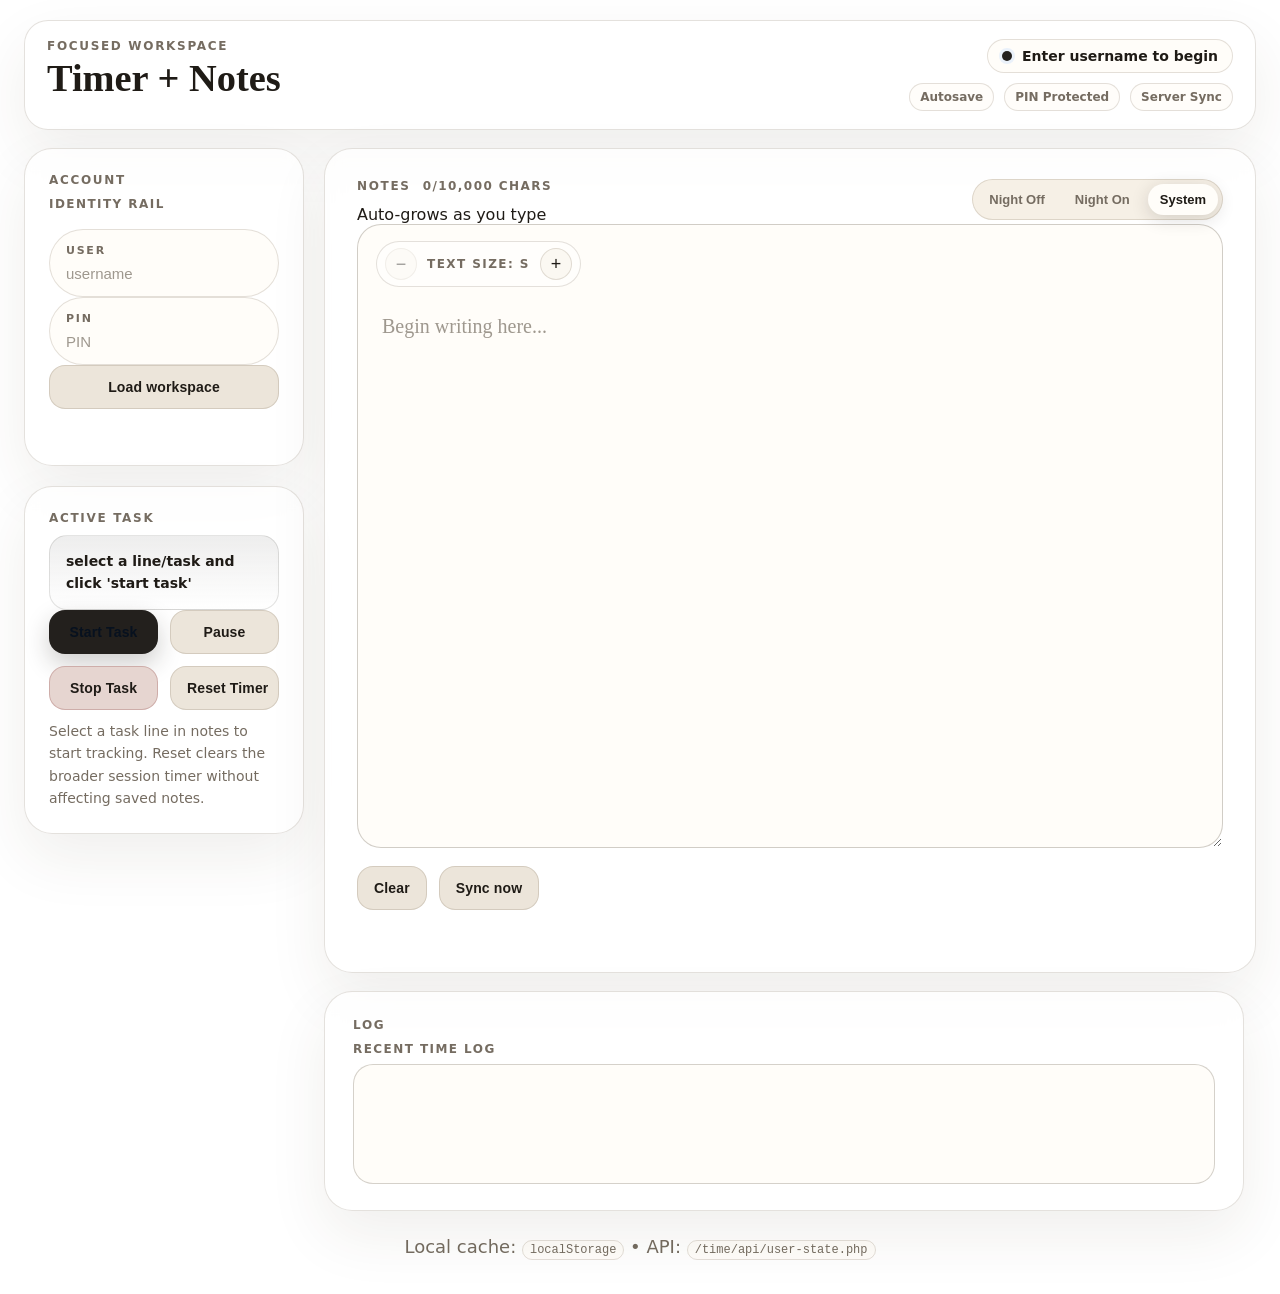
==== commit 1d131af4: "Fix workspace layout alignment" ====
--- a/index.html
+++ b/index.html
@@ -28,7 +28,7 @@
     </header>
 
     <section class="workspace">
-      <div class="dashboardRow">
+      <div class="dashboardRow sidebarRail">
         <section class="panel accountPanel" aria-labelledby="accountHeading">
           <div class="panelHeaderStack">
             <p class="eyebrow" id="accountHeading">Account</p>
@@ -75,8 +75,6 @@
               </div>
               <div class="help editorialHelp">Auto-grows as you type</div>
             </div>
-            <div class="help editorialHelp">Auto-grows as you type</div>
-          </div>
 
             <div class="editorMeta">
               <div class="segmentedControl" role="group" aria-label="Theme mode">
@@ -119,9 +117,9 @@
               <div class="label editorialLogTitle">Recent Time Log</div>
             </div>
           </div>
-        </div>
-        <div id="logContainer" class="logContainer"></div>
-      </section>
+          <div id="logContainer" class="logContainer"></div>
+        </section>
+      </div>
     </section>
 
     <footer class="footer">
--- a/styles.css
+++ b/styles.css
@@ -319,10 +319,10 @@
 
 .workspace{ gap:20px; }
 .dashboardRow{
-  display:grid;
-  grid-template-columns:minmax(260px, 340px) minmax(0, 1fr);
+  display:flex;
+  flex-direction:column;
   gap:20px;
-  align-items:start;
+  align-items:stretch;
 }
 
 .accountPanel,
@@ -439,6 +439,16 @@
 
 .authMessage{ min-height: 22px; }
 
+.taskActions{
+  display:grid;
+  gap:12px;
+}
+
+.taskActions .btn{
+  width:100%;
+}
+
+
 .taskSignalBand{
   padding:18px;
   border-radius:22px;
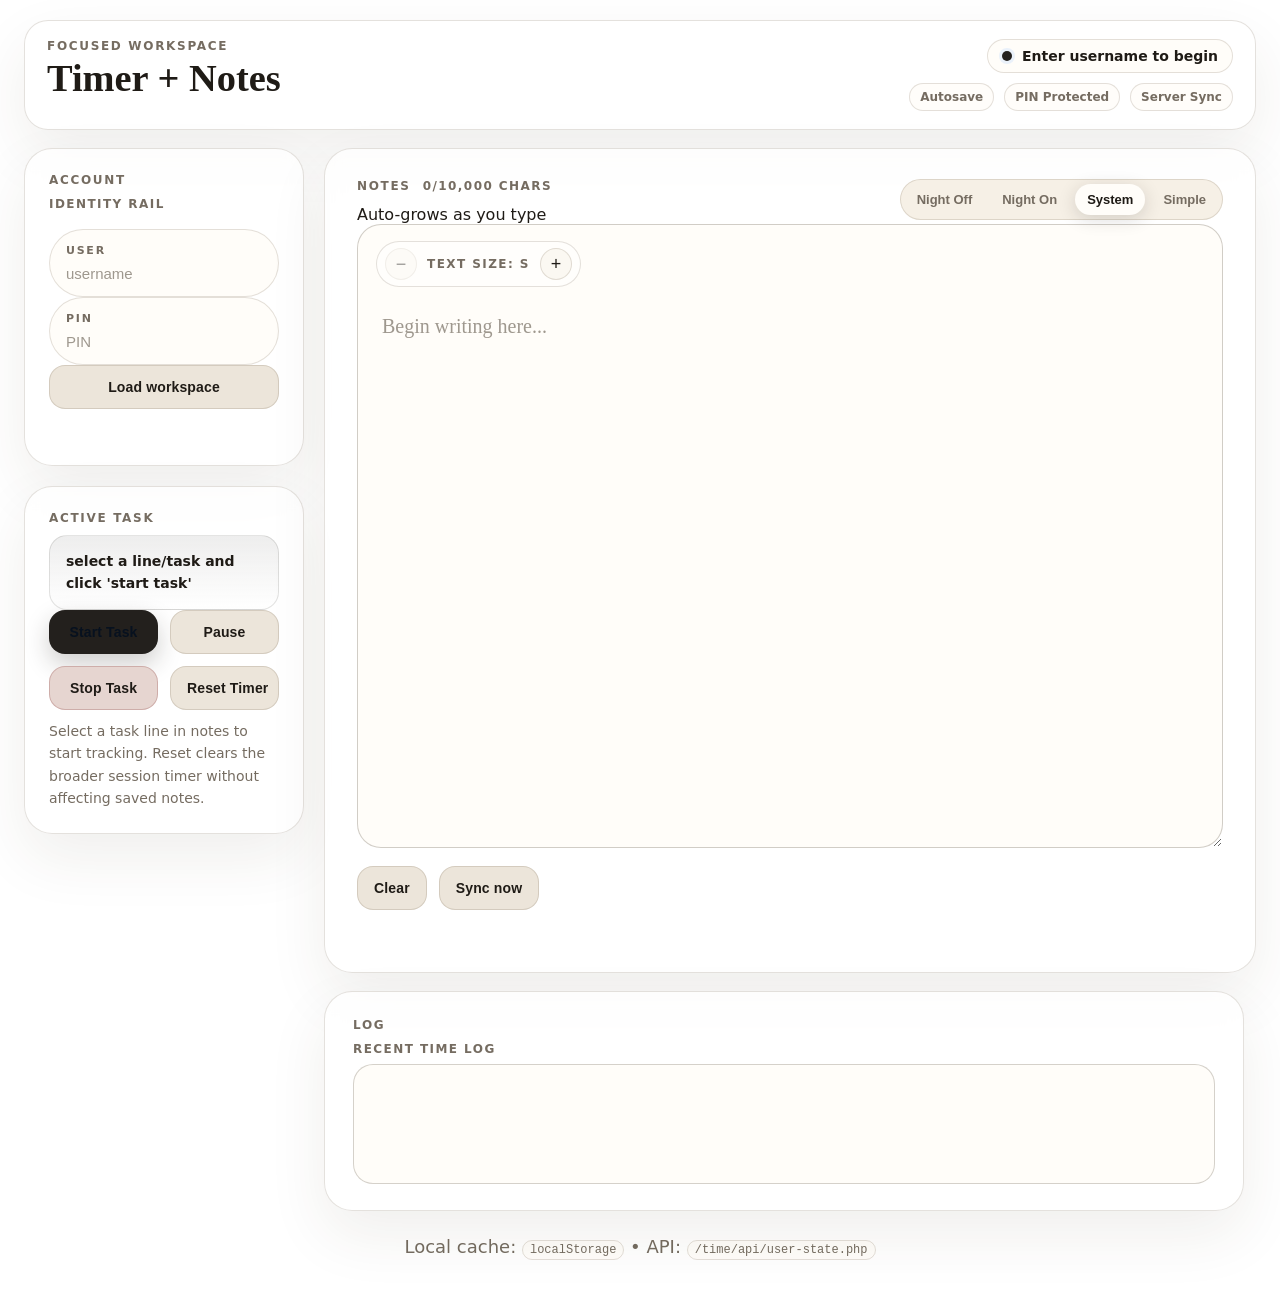
==== commit 271ed8bb: "Add simple bare-html theme" ====
--- a/index.html
+++ b/index.html
@@ -81,6 +81,7 @@
                 <button id="themeLightBtn" class="segmentBtn" type="button" data-theme="light" aria-pressed="false">Night Off</button>
                 <button id="themeDarkBtn" class="segmentBtn" type="button" data-theme="dark" aria-pressed="false">Night On</button>
                 <button id="themeSystemBtn" class="segmentBtn" type="button" data-theme="system" aria-pressed="true">System</button>
+                <button id="themeSimpleBtn" class="segmentBtn" type="button" data-theme="simple" aria-pressed="false">Simple</button>
               </div>
             </div>
           </div>
--- a/styles.css
+++ b/styles.css
@@ -46,6 +46,122 @@
   color:var(--text);
 }
 
+html[data-theme="simple"]{
+  --bg:#ffffff;
+  --bg2:#ffffff;
+  --panel:transparent;
+  --panel-strong:transparent;
+  --panel-soft:transparent;
+  --panel-glass:transparent;
+  --text:#000000;
+  --muted:#444444;
+  --border:#bfbfbf;
+  --accent:#f3f3f3;
+  --accent-soft:#f8f8f8;
+  --good:#008000;
+  --warn:#9a6700;
+  --bad:#b00020;
+  --glow:transparent;
+  --shadow:none;
+}
+
+html[data-theme="simple"] body{
+  background:#fff;
+  color:#000;
+  font-family: serif;
+}
+
+html[data-theme="simple"] .container{
+  max-width:none;
+  margin:0;
+  padding:8px;
+}
+
+html[data-theme="simple"] .panel,
+html[data-theme="simple"] .editorSurface,
+html[data-theme="simple"] .status,
+html[data-theme="simple"] .chip,
+html[data-theme="simple"] .textSizeControls,
+html[data-theme="simple"] .pillField,
+html[data-theme="simple"] .highlightedStatus,
+html[data-theme="simple"] .logContainer{
+  background:transparent;
+  border:0;
+  border-radius:0;
+  box-shadow:none;
+  backdrop-filter:none;
+  padding-left:0;
+  padding-right:0;
+}
+
+html[data-theme="simple"] .panel{
+  padding:0;
+}
+
+html[data-theme="simple"] .header,
+html[data-theme="simple"] .editorHeader,
+html[data-theme="simple"] .logHeaderRow{
+  gap:12px;
+}
+
+html[data-theme="simple"] .workspace{
+  grid-template-columns: minmax(220px, 280px) minmax(0, 1fr);
+  gap:16px;
+}
+
+html[data-theme="simple"] .btn,
+html[data-theme="simple"] .segmentBtn,
+html[data-theme="simple"] .iconBtn{
+  width:auto;
+  padding:2px 8px;
+  border:1px solid var(--border);
+  border-radius:0;
+  background:#f5f5f5;
+  color:#000;
+  box-shadow:none;
+  font-weight:400;
+}
+
+html[data-theme="simple"] .segmentBtn[aria-pressed="true"]{
+  background:#e9e9e9;
+}
+
+html[data-theme="simple"] .input,
+html[data-theme="simple"] .textarea{
+  background:#fff;
+  border:1px solid var(--border);
+  border-radius:0;
+  color:#000;
+  font-family: serif;
+}
+
+html[data-theme="simple"] .textarea{
+  min-height:420px;
+  line-height:1.5;
+  padding:8px;
+}
+
+html[data-theme="simple"] .editorToolbar{
+  padding:0 0 8px;
+}
+
+html[data-theme="simple"] .subtle,
+html[data-theme="simple"] .subtle2,
+html[data-theme="simple"] .eyebrow,
+html[data-theme="simple"] .notesCounter,
+html[data-theme="simple"] .toolbarLabel,
+html[data-theme="simple"] .editorialLogTitle,
+html[data-theme="simple"] .pillLabel{
+  color:#000;
+  letter-spacing:normal;
+  text-transform:none;
+}
+
+html[data-theme="simple"] h1{
+  font-family: serif;
+}
+
+
 .notesHeadingRow{
   display:flex;
   align-items:center;
